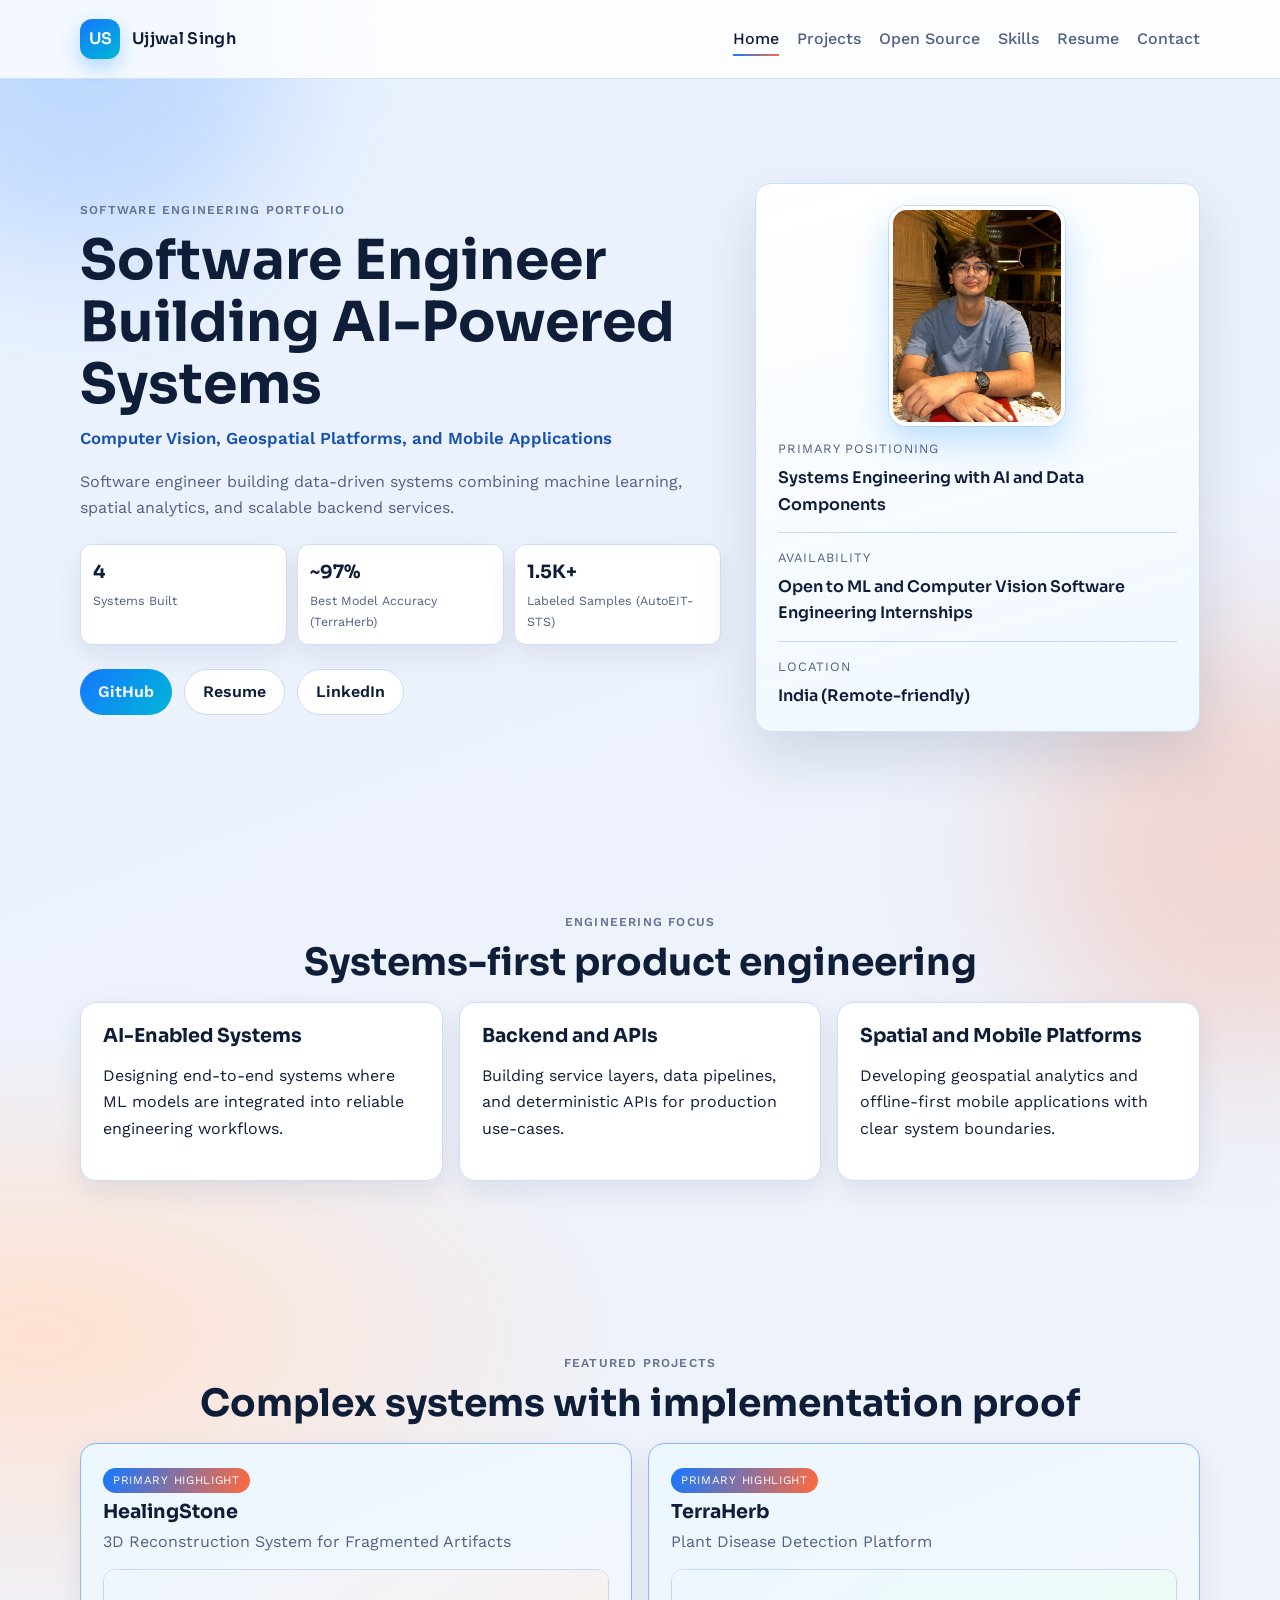
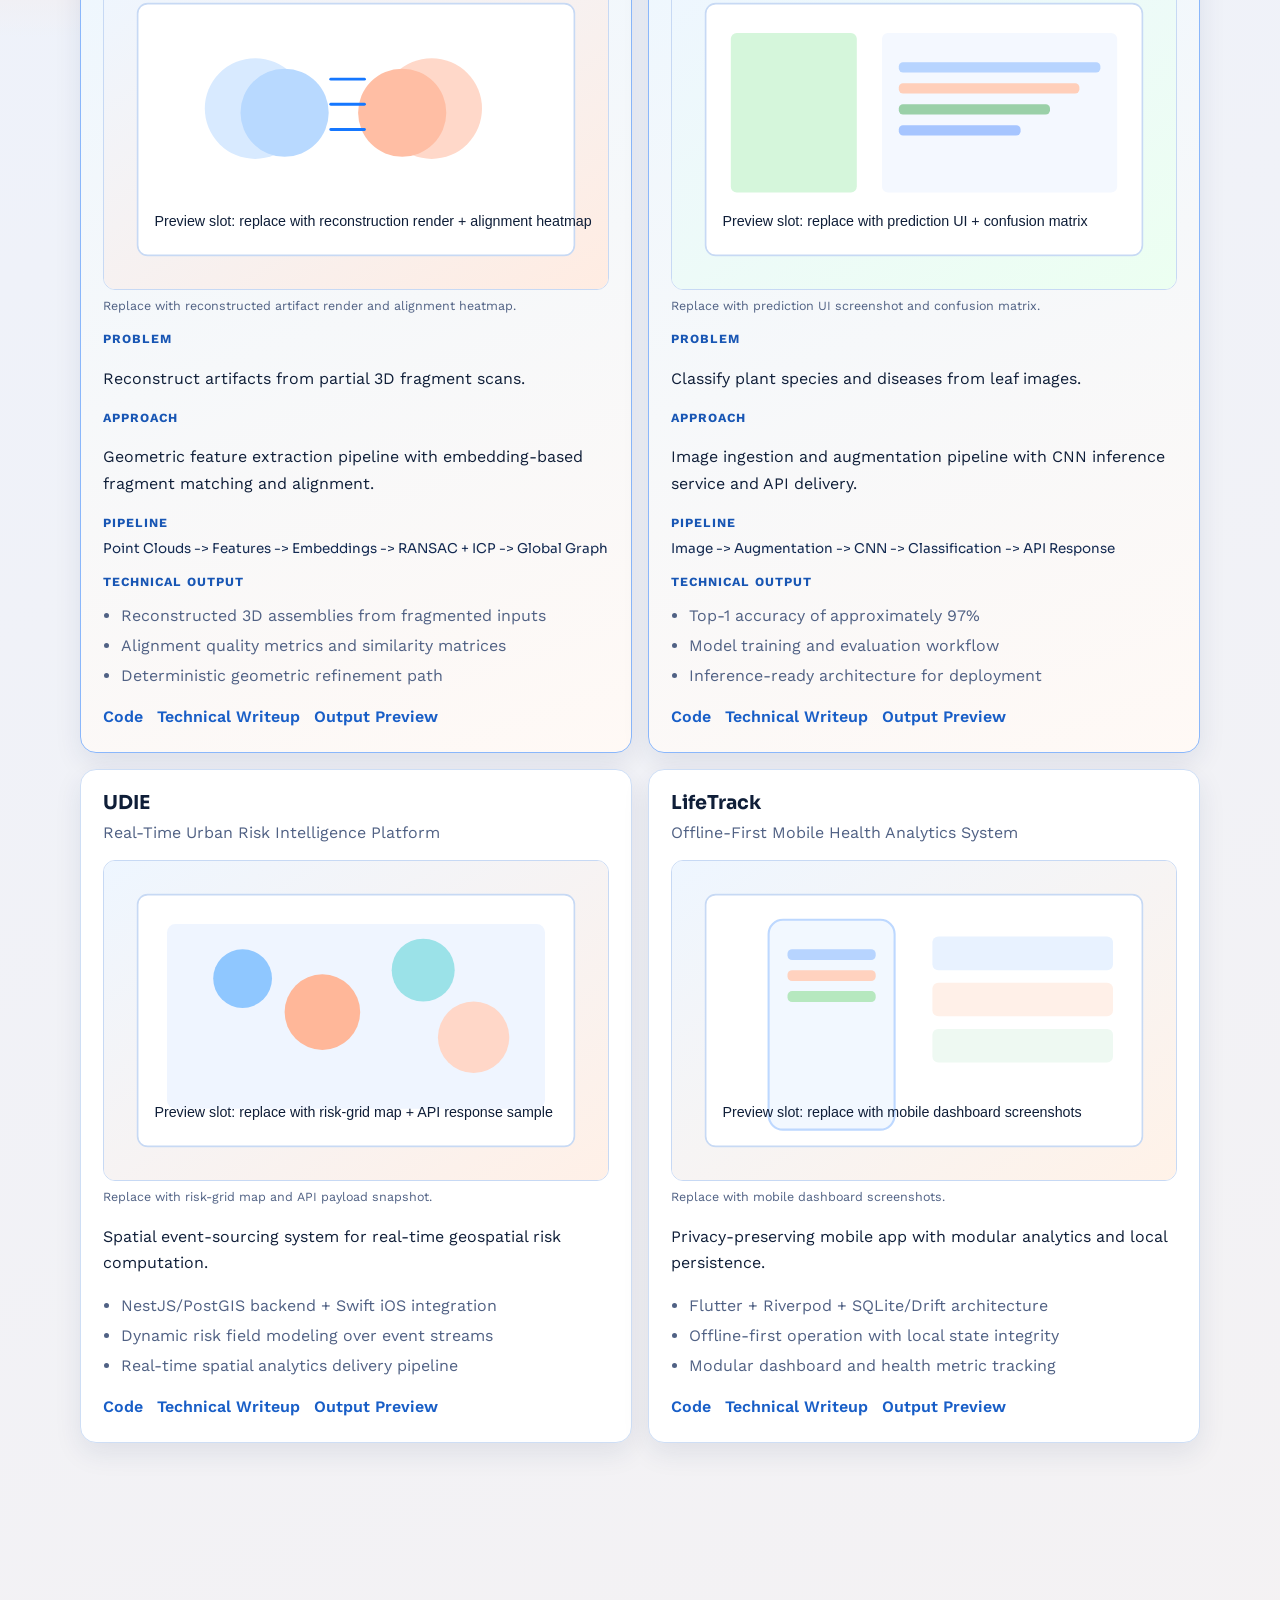
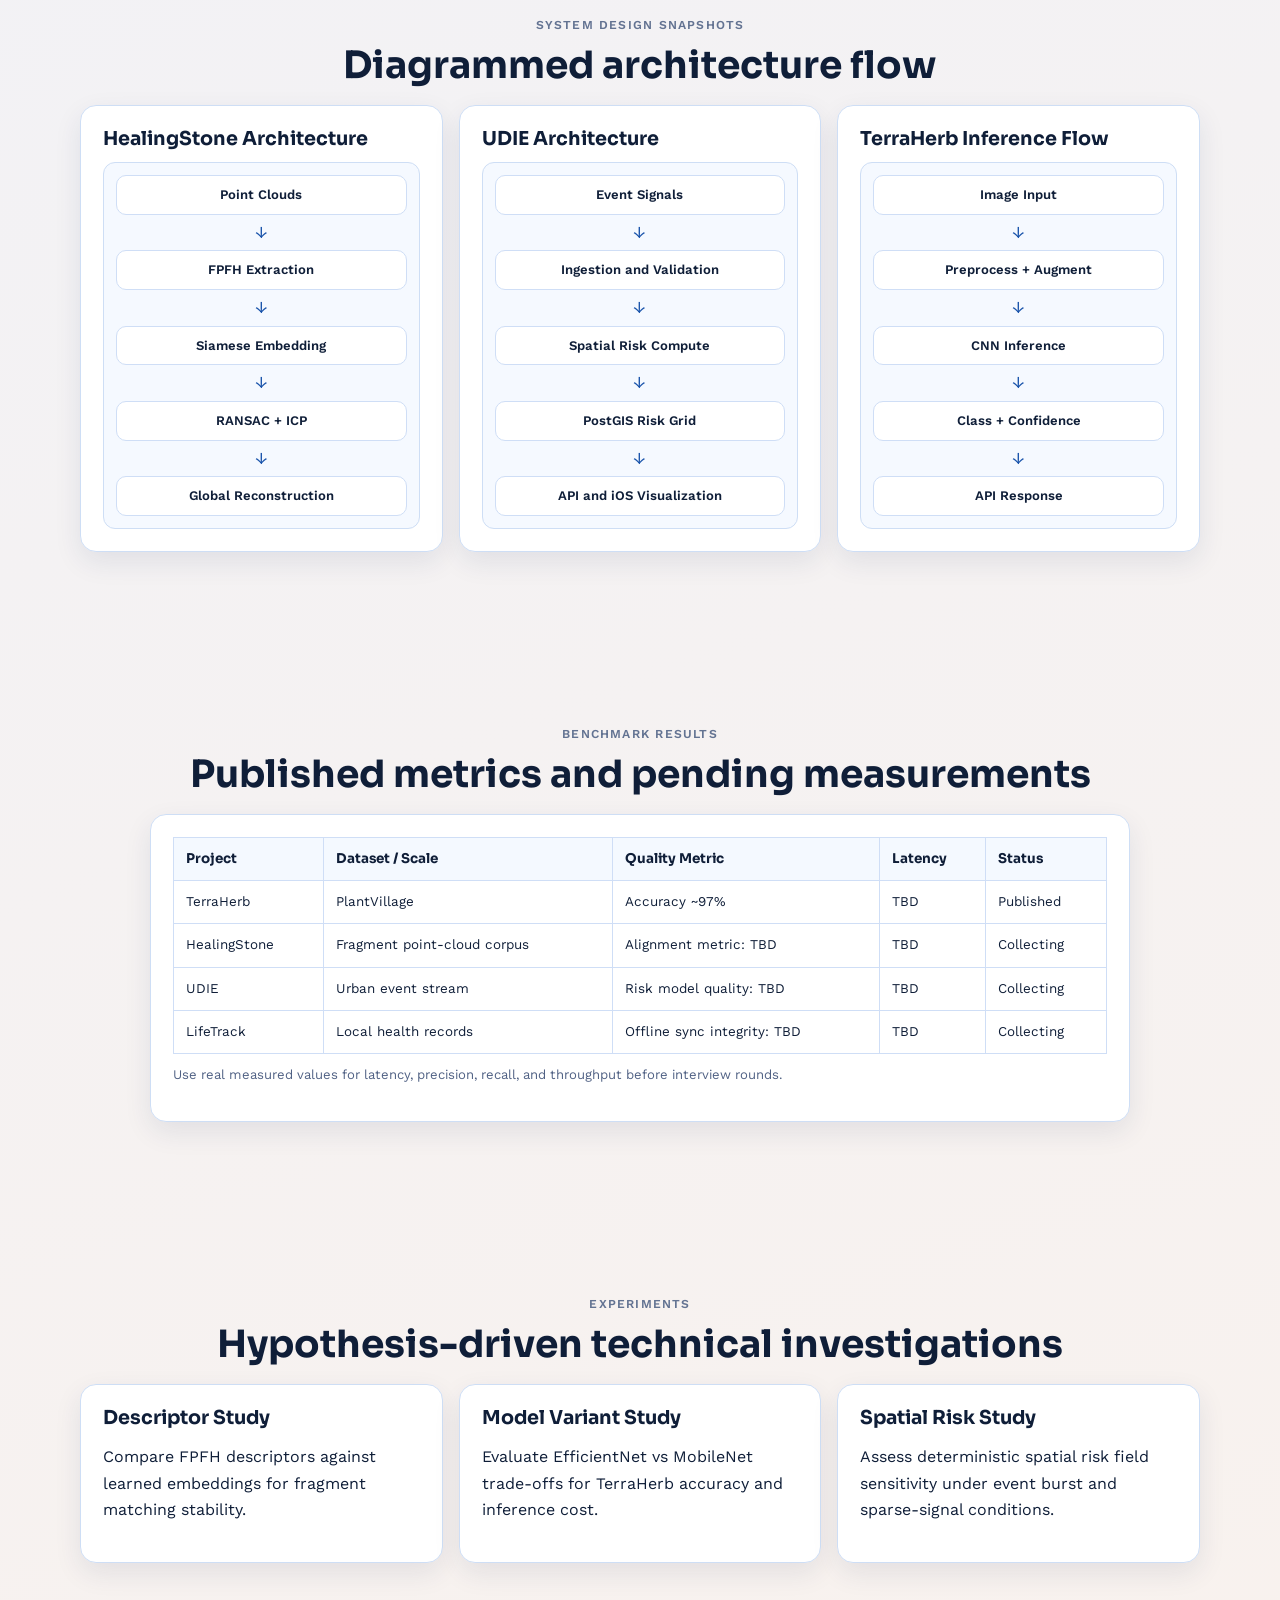
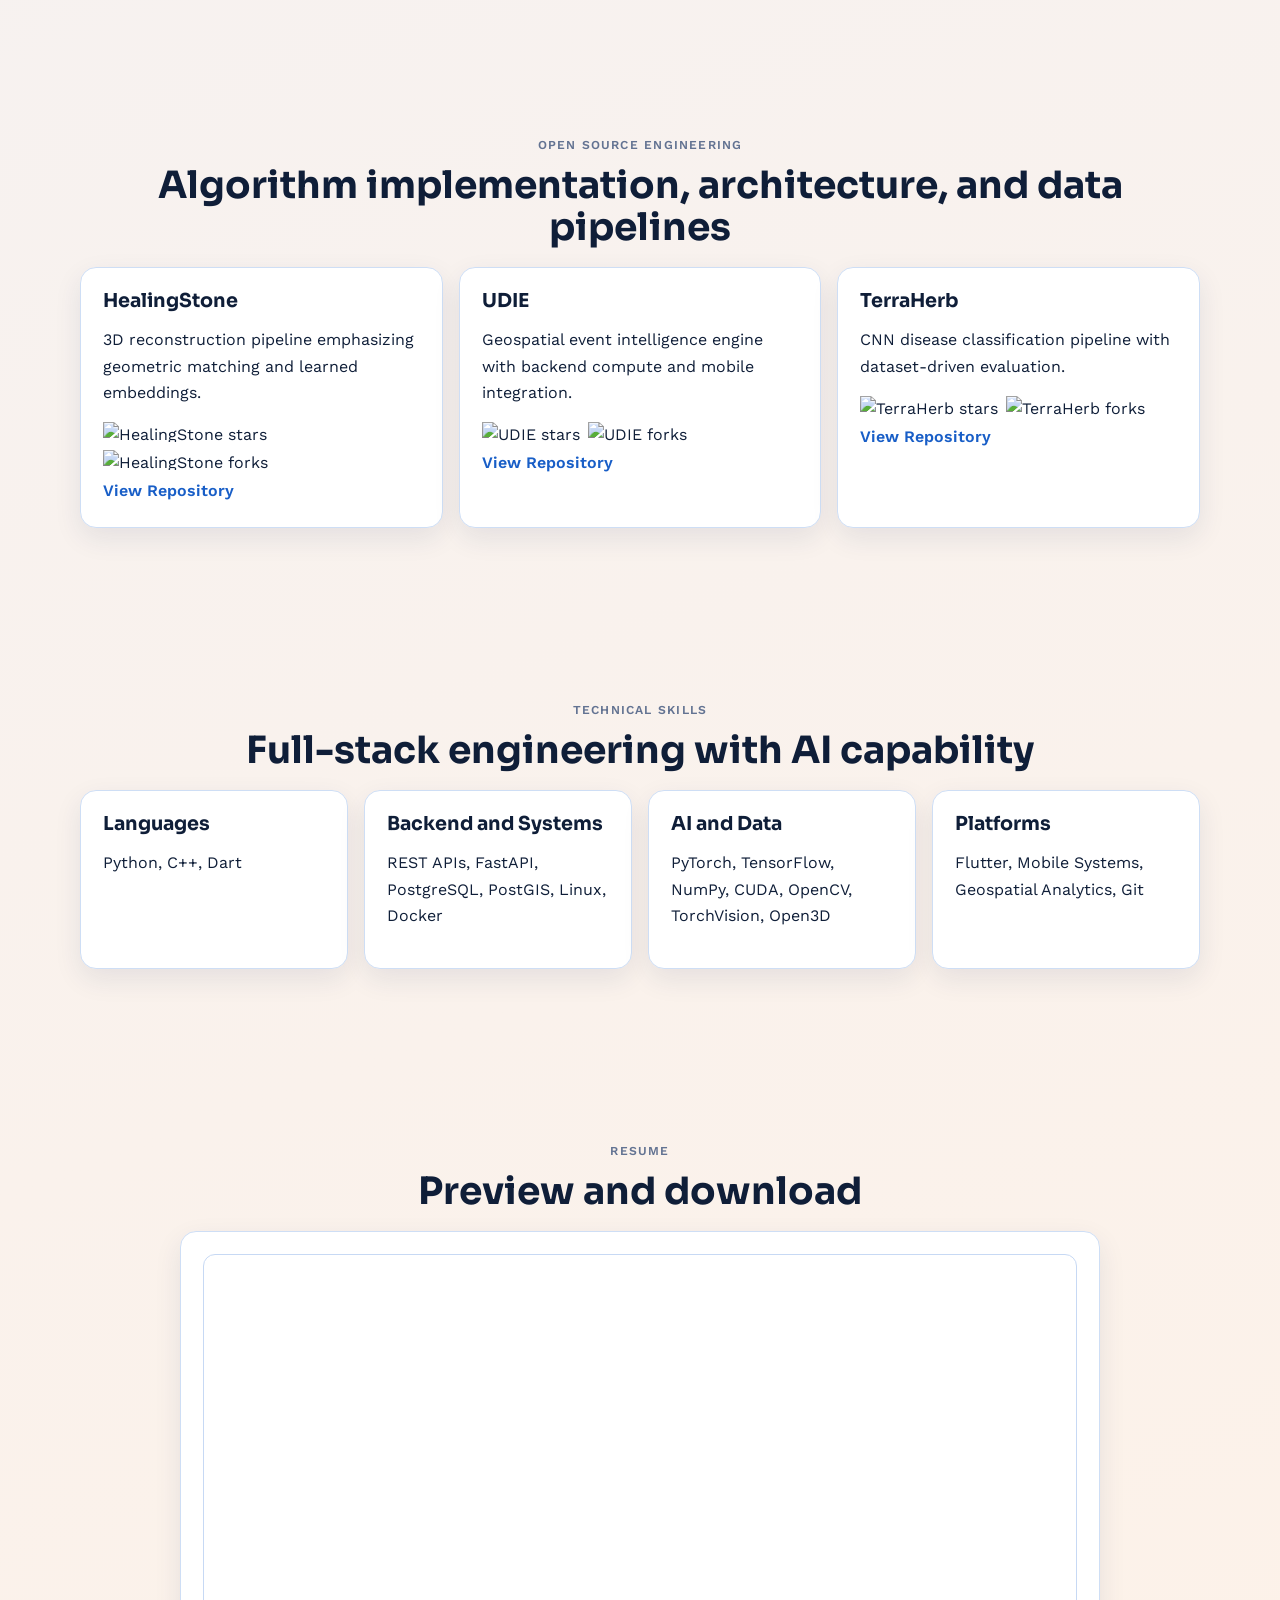
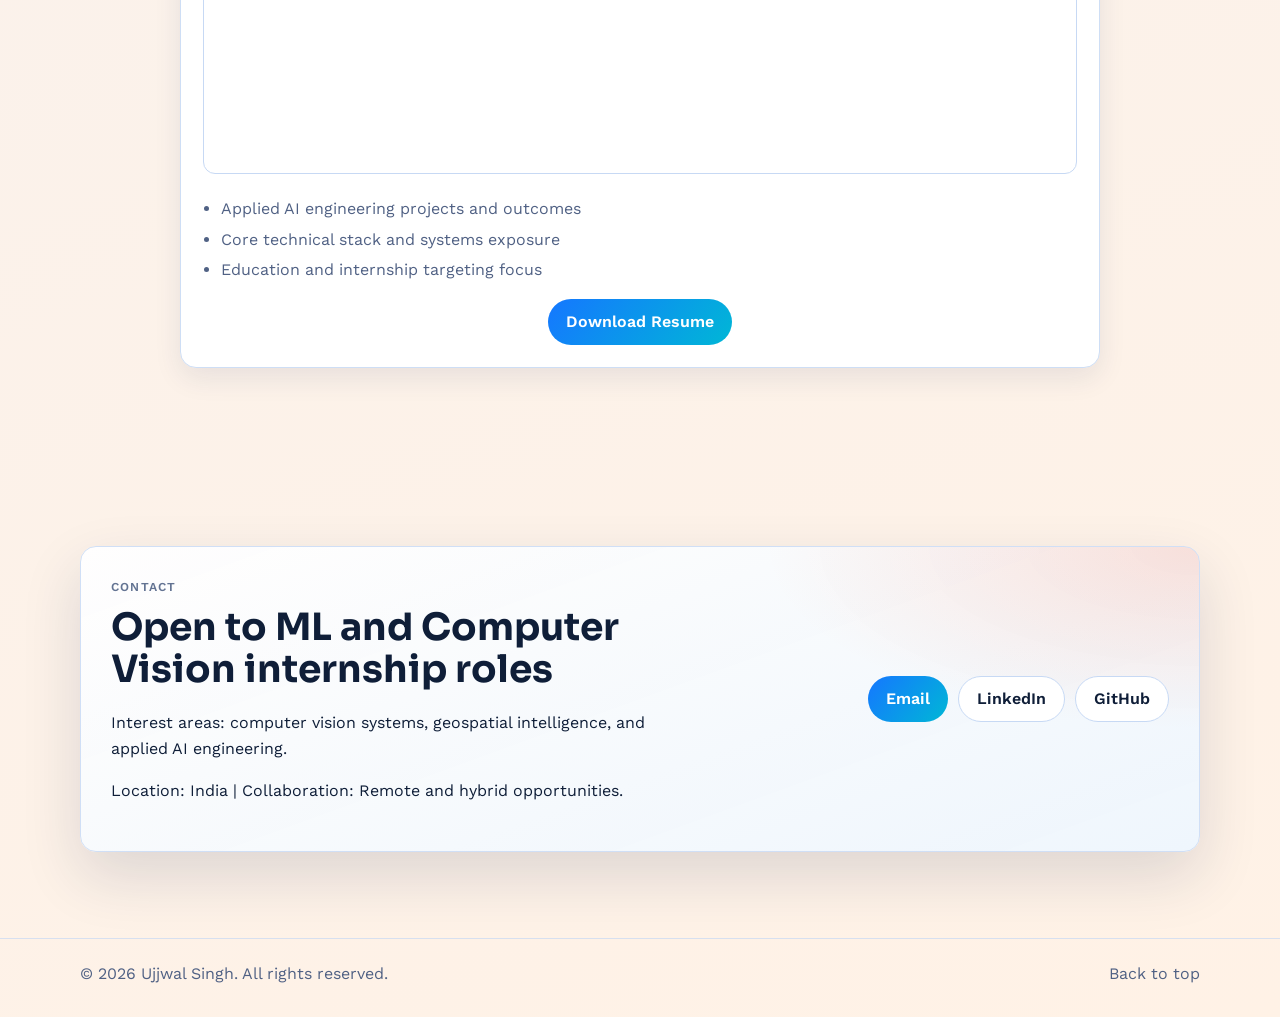
==== index.html @ 9aa5761e "Build and deploy portfolio site" ====
<!DOCTYPE html>
<html lang="en">
  <head>
    <meta charset="UTF-8" />
    <meta name="viewport" content="width=device-width, initial-scale=1.0" />
    <meta
      name="description"
      content="Ujjwal Singh portfolio: applied AI engineering projects in computer vision, geospatial intelligence, and mobile systems."
    />
    <title>Ujjwal Singh | Software Engineer</title>
    <link rel="preconnect" href="https://fonts.googleapis.com" />
    <link rel="preconnect" href="https://fonts.gstatic.com" crossorigin />
    <link
      href="https://fonts.googleapis.com/css2?family=Sora:wght@400;500;600;700&family=Work+Sans:wght@400;500;600&display=swap"
      rel="stylesheet"
    />
    <link rel="stylesheet" href="assets/css/styles.css" />
  </head>
  <body>
    <header class="site-header" id="top">
      <nav class="container nav" aria-label="Main navigation">
        <a class="brand" href="#home" aria-label="Home">
          <span class="brand-mark">US</span>
          <span class="brand-text">Ujjwal Singh</span>
        </a>

        <button class="menu-toggle" id="menuToggle" aria-expanded="false" aria-controls="menuList">
          Menu
        </button>

        <ul class="menu" id="menuList">
          <li><a href="#home">Home</a></li>
          <li><a href="#projects">Projects</a></li>
          <li><a href="#open-source">Open Source</a></li>
          <li><a href="#skills">Skills</a></li>
          <li><a href="#resume">Resume</a></li>
          <li><a href="#contact">Contact</a></li>
        </ul>
      </nav>
    </header>

    <main>
      <section class="hero section" id="home" aria-labelledby="hero-title">
        <div class="container hero-grid">
          <div>
            <p class="eyebrow">Software Engineering Portfolio</p>
            <h1 id="hero-title">Software Engineer Building AI-Powered Systems</h1>
            <p class="hero-subtitle">Computer Vision, Geospatial Platforms, and Mobile Applications</p>
            <p class="lead">
              Software engineer building data-driven systems combining machine learning, spatial analytics, and
              scalable backend services.
            </p>

            <div class="metric-grid" aria-label="Credibility metrics">
              <article class="metric-item">
                <p class="metric-value">4</p>
                <p class="metric-label">Systems Built</p>
              </article>
              <article class="metric-item">
                <p class="metric-value">~97%</p>
                <p class="metric-label">Best Model Accuracy (TerraHerb)</p>
              </article>
              <article class="metric-item">
                <p class="metric-value">1.5K+</p>
                <p class="metric-label">Labeled Samples (AutoEIT-STS)</p>
              </article>
            </div>

            <div class="cta-row">
              <a class="btn btn-primary" href="https://github.com/fallofpheonix" target="_blank" rel="noreferrer">GitHub</a>
              <a class="btn btn-secondary" href="assets/docs/resume.pdf" target="_blank" rel="noreferrer">Resume</a>
              <a class="btn btn-secondary" href="https://www.linkedin.com/in/fallofpheonix/" target="_blank" rel="noreferrer">LinkedIn</a>
            </div>
          </div>

          <aside class="hero-card" aria-label="Profile photo and role focus">
            <div class="profile-photo-wrap">
              <img class="profile-photo" src="assets/images/profile-photo.jpeg" alt="Ujjwal Singh profile photo" />
            </div>
            <p class="stat-label">Primary Positioning</p>
            <p class="stat-value">Systems Engineering with AI and Data Components</p>
            <hr />
            <p class="stat-label">Availability</p>
            <p class="stat-value">Open to ML and Computer Vision Software Engineering Internships</p>
            <hr />
            <p class="stat-label">Location</p>
            <p class="stat-value">India (Remote-friendly)</p>
          </aside>
        </div>
      </section>

      <section class="section" id="engineering-focus" aria-labelledby="engineering-focus-title">
        <div class="container">
          <p class="eyebrow section-center">Engineering Focus</p>
          <h2 id="engineering-focus-title" class="section-center">Systems-first product engineering</h2>
          <div class="cards">
            <article class="card">
              <h3>AI-Enabled Systems</h3>
              <p>Designing end-to-end systems where ML models are integrated into reliable engineering workflows.</p>
            </article>
            <article class="card">
              <h3>Backend and APIs</h3>
              <p>Building service layers, data pipelines, and deterministic APIs for production use-cases.</p>
            </article>
            <article class="card">
              <h3>Spatial and Mobile Platforms</h3>
              <p>Developing geospatial analytics and offline-first mobile applications with clear system boundaries.</p>
            </article>
          </div>
        </div>
      </section>

      <section class="section" id="projects" aria-labelledby="projects-title">
        <div class="container">
          <p class="eyebrow section-center">Featured Projects</p>
          <h2 id="projects-title" class="section-center">Complex systems with implementation proof</h2>

          <div class="projects project-grid-2">
            <article class="project project-featured">
              <p class="project-badge">Primary Highlight</p>
              <h3>HealingStone</h3>
              <p class="project-subtitle">3D Reconstruction System for Fragmented Artifacts</p>
              <figure class="project-visual">
                <img src="assets/images/healingstone-output.svg" alt="HealingStone output preview slot" loading="lazy" />
                <figcaption>Replace with reconstructed artifact render and alignment heatmap.</figcaption>
              </figure>
              <p class="project-label">Problem</p>
              <p>Reconstruct artifacts from partial 3D fragment scans.</p>
              <p class="project-label">Approach</p>
              <p>Geometric feature extraction pipeline with embedding-based fragment matching and alignment.</p>
              <p class="project-label">Pipeline</p>
              <p class="pipeline-line">Point Clouds -> Features -> Embeddings -> RANSAC + ICP -> Global Graph</p>
              <p class="project-label">Technical Output</p>
              <ul class="project-points">
                <li>Reconstructed 3D assemblies from fragmented inputs</li>
                <li>Alignment quality metrics and similarity matrices</li>
                <li>Deterministic geometric refinement path</li>
              </ul>
              <div class="link-row">
                <a class="project-link" href="https://github.com/fallofpheonix/healingstone" target="_blank" rel="noreferrer">Code</a>
                <a class="project-link" href="https://github.com/fallofpheonix/healingstone#readme" target="_blank" rel="noreferrer">Technical Writeup</a>
                <a class="project-link" href="assets/images/healingstone-output.svg" target="_blank" rel="noreferrer">Output Preview</a>
              </div>
            </article>

            <article class="project project-featured">
              <p class="project-badge">Primary Highlight</p>
              <h3>TerraHerb</h3>
              <p class="project-subtitle">Plant Disease Detection Platform</p>
              <figure class="project-visual">
                <img src="assets/images/terraherb-output.svg" alt="TerraHerb output preview slot" loading="lazy" />
                <figcaption>Replace with prediction UI screenshot and confusion matrix.</figcaption>
              </figure>
              <p class="project-label">Problem</p>
              <p>Classify plant species and diseases from leaf images.</p>
              <p class="project-label">Approach</p>
              <p>Image ingestion and augmentation pipeline with CNN inference service and API delivery.</p>
              <p class="project-label">Pipeline</p>
              <p class="pipeline-line">Image -> Augmentation -> CNN -> Classification -> API Response</p>
              <p class="project-label">Technical Output</p>
              <ul class="project-points">
                <li>Top-1 accuracy of approximately 97%</li>
                <li>Model training and evaluation workflow</li>
                <li>Inference-ready architecture for deployment</li>
              </ul>
              <div class="link-row">
                <a class="project-link" href="https://github.com/fallofpheonix/TerraHerb" target="_blank" rel="noreferrer">Code</a>
                <a class="project-link" href="https://github.com/fallofpheonix/TerraHerb#readme" target="_blank" rel="noreferrer">Technical Writeup</a>
                <a class="project-link" href="assets/images/terraherb-output.svg" target="_blank" rel="noreferrer">Output Preview</a>
              </div>
            </article>

            <article class="project">
              <h3>UDIE</h3>
              <p class="project-subtitle">Real-Time Urban Risk Intelligence Platform</p>
              <figure class="project-visual">
                <img src="assets/images/udie-output.svg" alt="UDIE output preview slot" loading="lazy" />
                <figcaption>Replace with risk-grid map and API payload snapshot.</figcaption>
              </figure>
              <p>Spatial event-sourcing system for real-time geospatial risk computation.</p>
              <ul class="project-points">
                <li>NestJS/PostGIS backend + Swift iOS integration</li>
                <li>Dynamic risk field modeling over event streams</li>
                <li>Real-time spatial analytics delivery pipeline</li>
              </ul>
              <div class="link-row">
                <a class="project-link" href="https://github.com/fallofpheonix/UDIE" target="_blank" rel="noreferrer">Code</a>
                <a class="project-link" href="https://github.com/fallofpheonix/UDIE#readme" target="_blank" rel="noreferrer">Technical Writeup</a>
                <a class="project-link" href="assets/images/udie-output.svg" target="_blank" rel="noreferrer">Output Preview</a>
              </div>
            </article>

            <article class="project">
              <h3>LifeTrack</h3>
              <p class="project-subtitle">Offline-First Mobile Health Analytics System</p>
              <figure class="project-visual">
                <img src="assets/images/lifetrack-output.svg" alt="LifeTrack output preview slot" loading="lazy" />
                <figcaption>Replace with mobile dashboard screenshots.</figcaption>
              </figure>
              <p>Privacy-preserving mobile app with modular analytics and local persistence.</p>
              <ul class="project-points">
                <li>Flutter + Riverpod + SQLite/Drift architecture</li>
                <li>Offline-first operation with local state integrity</li>
                <li>Modular dashboard and health metric tracking</li>
              </ul>
              <div class="link-row">
                <a class="project-link" href="https://github.com/fallofpheonix/LifeTrack" target="_blank" rel="noreferrer">Code</a>
                <a class="project-link" href="https://github.com/fallofpheonix/LifeTrack#readme" target="_blank" rel="noreferrer">Technical Writeup</a>
                <a class="project-link" href="assets/images/lifetrack-output.svg" target="_blank" rel="noreferrer">Output Preview</a>
              </div>
            </article>
          </div>
        </div>
      </section>

      <section class="section" id="architecture" aria-labelledby="architecture-title">
        <div class="container">
          <p class="eyebrow section-center">System Design Snapshots</p>
          <h2 id="architecture-title" class="section-center">Diagrammed architecture flow</h2>

          <div class="cards">
            <article class="card">
              <h3>HealingStone Architecture</h3>
              <div class="diagram" role="img" aria-label="HealingStone architecture flow diagram">
                <div class="diagram-node">Point Clouds</div>
                <div class="diagram-arrow">↓</div>
                <div class="diagram-node">FPFH Extraction</div>
                <div class="diagram-arrow">↓</div>
                <div class="diagram-node">Siamese Embedding</div>
                <div class="diagram-arrow">↓</div>
                <div class="diagram-node">RANSAC + ICP</div>
                <div class="diagram-arrow">↓</div>
                <div class="diagram-node">Global Reconstruction</div>
              </div>
            </article>
            <article class="card">
              <h3>UDIE Architecture</h3>
              <div class="diagram" role="img" aria-label="UDIE architecture flow diagram">
                <div class="diagram-node">Event Signals</div>
                <div class="diagram-arrow">↓</div>
                <div class="diagram-node">Ingestion and Validation</div>
                <div class="diagram-arrow">↓</div>
                <div class="diagram-node">Spatial Risk Compute</div>
                <div class="diagram-arrow">↓</div>
                <div class="diagram-node">PostGIS Risk Grid</div>
                <div class="diagram-arrow">↓</div>
                <div class="diagram-node">API and iOS Visualization</div>
              </div>
            </article>
            <article class="card">
              <h3>TerraHerb Inference Flow</h3>
              <div class="diagram" role="img" aria-label="TerraHerb inference flow diagram">
                <div class="diagram-node">Image Input</div>
                <div class="diagram-arrow">↓</div>
                <div class="diagram-node">Preprocess + Augment</div>
                <div class="diagram-arrow">↓</div>
                <div class="diagram-node">CNN Inference</div>
                <div class="diagram-arrow">↓</div>
                <div class="diagram-node">Class + Confidence</div>
                <div class="diagram-arrow">↓</div>
                <div class="diagram-node">API Response</div>
              </div>
            </article>
          </div>
        </div>
      </section>

      <section class="section" id="benchmarks" aria-labelledby="benchmarks-title">
        <div class="container">
          <p class="eyebrow section-center">Benchmark Results</p>
          <h2 id="benchmarks-title" class="section-center">Published metrics and pending measurements</h2>
          <div class="card benchmark-card">
            <div class="table-wrap">
              <table class="benchmark-table">
                <thead>
                  <tr>
                    <th>Project</th>
                    <th>Dataset / Scale</th>
                    <th>Quality Metric</th>
                    <th>Latency</th>
                    <th>Status</th>
                  </tr>
                </thead>
                <tbody>
                  <tr>
                    <td>TerraHerb</td>
                    <td>PlantVillage</td>
                    <td>Accuracy ~97%</td>
                    <td>TBD</td>
                    <td>Published</td>
                  </tr>
                  <tr>
                    <td>HealingStone</td>
                    <td>Fragment point-cloud corpus</td>
                    <td>Alignment metric: TBD</td>
                    <td>TBD</td>
                    <td>Collecting</td>
                  </tr>
                  <tr>
                    <td>UDIE</td>
                    <td>Urban event stream</td>
                    <td>Risk model quality: TBD</td>
                    <td>TBD</td>
                    <td>Collecting</td>
                  </tr>
                  <tr>
                    <td>LifeTrack</td>
                    <td>Local health records</td>
                    <td>Offline sync integrity: TBD</td>
                    <td>TBD</td>
                    <td>Collecting</td>
                  </tr>
                </tbody>
              </table>
            </div>
            <p class="benchmark-note">Use real measured values for latency, precision, recall, and throughput before interview rounds.</p>
          </div>
        </div>
      </section>

      <section class="section" id="experiments" aria-labelledby="experiments-title">
        <div class="container">
          <p class="eyebrow section-center">Experiments</p>
          <h2 id="experiments-title" class="section-center">Hypothesis-driven technical investigations</h2>
          <div class="cards">
            <article class="card">
              <h3>Descriptor Study</h3>
              <p>Compare FPFH descriptors against learned embeddings for fragment matching stability.</p>
            </article>
            <article class="card">
              <h3>Model Variant Study</h3>
              <p>Evaluate EfficientNet vs MobileNet trade-offs for TerraHerb accuracy and inference cost.</p>
            </article>
            <article class="card">
              <h3>Spatial Risk Study</h3>
              <p>Assess deterministic spatial risk field sensitivity under event burst and sparse-signal conditions.</p>
            </article>
          </div>
        </div>
      </section>

      <section class="section" id="open-source" aria-labelledby="open-source-title">
        <div class="container">
          <p class="eyebrow section-center">Open Source Engineering</p>
          <h2 id="open-source-title" class="section-center">Algorithm implementation, architecture, and data pipelines</h2>
          <div class="cards">
            <article class="card">
              <h3>HealingStone</h3>
              <p>3D reconstruction pipeline emphasizing geometric matching and learned embeddings.</p>
              <div class="repo-badges">
                <img src="https://img.shields.io/github/stars/fallofpheonix/healingstone?style=flat-square" alt="HealingStone stars" />
                <img src="https://img.shields.io/github/forks/fallofpheonix/healingstone?style=flat-square" alt="HealingStone forks" />
              </div>
              <a class="project-link" href="https://github.com/fallofpheonix/healingstone" target="_blank" rel="noreferrer">View Repository</a>
            </article>
            <article class="card">
              <h3>UDIE</h3>
              <p>Geospatial event intelligence engine with backend compute and mobile integration.</p>
              <div class="repo-badges">
                <img src="https://img.shields.io/github/stars/fallofpheonix/UDIE?style=flat-square" alt="UDIE stars" />
                <img src="https://img.shields.io/github/forks/fallofpheonix/UDIE?style=flat-square" alt="UDIE forks" />
              </div>
              <a class="project-link" href="https://github.com/fallofpheonix/UDIE" target="_blank" rel="noreferrer">View Repository</a>
            </article>
            <article class="card">
              <h3>TerraHerb</h3>
              <p>CNN disease classification pipeline with dataset-driven evaluation.</p>
              <div class="repo-badges">
                <img src="https://img.shields.io/github/stars/fallofpheonix/TerraHerb?style=flat-square" alt="TerraHerb stars" />
                <img src="https://img.shields.io/github/forks/fallofpheonix/TerraHerb?style=flat-square" alt="TerraHerb forks" />
              </div>
              <a class="project-link" href="https://github.com/fallofpheonix/TerraHerb" target="_blank" rel="noreferrer">View Repository</a>
            </article>
          </div>
        </div>
      </section>

      <section class="section" id="skills" aria-labelledby="skills-title">
        <div class="container">
          <p class="eyebrow section-center">Technical Skills</p>
          <h2 id="skills-title" class="section-center">Full-stack engineering with AI capability</h2>
          <div class="skills-columns">
            <article class="card">
              <h3>Languages</h3>
              <p>Python, C++, Dart</p>
            </article>
            <article class="card">
              <h3>Backend and Systems</h3>
              <p>REST APIs, FastAPI, PostgreSQL, PostGIS, Linux, Docker</p>
            </article>
            <article class="card">
              <h3>AI and Data</h3>
              <p>PyTorch, TensorFlow, NumPy, CUDA, OpenCV, TorchVision, Open3D</p>
            </article>
            <article class="card">
              <h3>Platforms</h3>
              <p>Flutter, Mobile Systems, Geospatial Analytics, Git</p>
            </article>
          </div>
        </div>
      </section>

      <section class="section" id="resume" aria-labelledby="resume-title">
        <div class="container">
          <p class="eyebrow section-center">Resume</p>
          <h2 id="resume-title" class="section-center">Preview and download</h2>
          <div class="card resume-card">
            <iframe class="resume-frame" src="assets/docs/resume.pdf" title="Resume preview" loading="lazy"></iframe>
            <ul class="resume-highlights">
              <li>Applied AI engineering projects and outcomes</li>
              <li>Core technical stack and systems exposure</li>
              <li>Education and internship targeting focus</li>
            </ul>
            <div class="cta-row resume-actions">
              <a class="btn btn-primary" href="assets/docs/resume.pdf" target="_blank" rel="noreferrer">Download Resume</a>
            </div>
          </div>
        </div>
      </section>

      <section class="section contact" id="contact" aria-labelledby="contact-title">
        <div class="container contact-wrap">
          <div>
            <p class="eyebrow">Contact</p>
            <h2 id="contact-title">Open to ML and Computer Vision internship roles</h2>
            <p>Interest areas: computer vision systems, geospatial intelligence, and applied AI engineering.</p>
            <p>Location: India | Collaboration: Remote and hybrid opportunities.</p>
          </div>
          <div class="contact-actions">
            <a class="btn btn-primary" href="mailto:your-email@example.com">Email</a>
            <a class="btn btn-secondary" href="https://www.linkedin.com/in/fallofpheonix/" target="_blank" rel="noreferrer">LinkedIn</a>
            <a class="btn btn-secondary" href="https://github.com/fallofpheonix" target="_blank" rel="noreferrer">GitHub</a>
          </div>
        </div>
      </section>
    </main>

    <footer class="site-footer">
      <div class="container footer-row">
        <p>&copy; <span id="year"></span> Ujjwal Singh. All rights reserved.</p>
        <a href="#top">Back to top</a>
      </div>
    </footer>

    <script src="assets/js/main.js"></script>
  </body>
</html>
---- assets/css/styles.css ----
:root {
  --bg: #eaf2ff;
  --bg-alt: #fff2e6;
  --surface: #ffffff;
  --surface-2: #f3f8ff;
  --text: #0f1e38;
  --muted: #506184;
  --line: #c7d9f4;
  --accent: #1577ff;
  --accent-2: #00b7d6;
  --accent-3: #ff6b3d;
  --radius: 16px;
  --shadow: 0 24px 60px rgba(20, 42, 84, 0.14);
  --shadow-soft: 0 10px 28px rgba(20, 42, 84, 0.09);
}

* {
  box-sizing: border-box;
}

html {
  scroll-behavior: smooth;
}

body {
  margin: 0;
  color: var(--text);
  font-family: "Work Sans", sans-serif;
  line-height: 1.65;
  background:
    radial-gradient(1300px 560px at 94% -14%, #d9ebff 0%, transparent 62%),
    radial-gradient(820px 420px at 3% 18%, #ffe1d0 0%, transparent 72%),
    linear-gradient(160deg, var(--bg) 0%, var(--bg-alt) 100%);
  position: relative;
  overflow-x: hidden;
}

body::before,
body::after {
  content: "";
  position: fixed;
  width: 420px;
  height: 420px;
  border-radius: 50%;
  filter: blur(74px);
  pointer-events: none;
  z-index: -1;
}

body::before {
  top: -160px;
  left: -130px;
  background: rgba(21, 119, 255, 0.2);
  animation: driftA 14s ease-in-out infinite alternate;
}

body::after {
  right: -170px;
  bottom: -160px;
  background: rgba(255, 107, 61, 0.2);
  animation: driftB 17s ease-in-out infinite alternate;
}

a {
  color: inherit;
  text-decoration: none;
}

.container {
  width: min(1120px, 92vw);
  margin: 0 auto;
}

.site-header {
  position: sticky;
  top: 0;
  z-index: 50;
  border-bottom: 1px solid color-mix(in oklab, var(--line) 72%, transparent);
  background: color-mix(in oklab, var(--surface) 82%, transparent);
  backdrop-filter: blur(14px);
}

.nav {
  min-height: 78px;
  display: flex;
  align-items: center;
  justify-content: space-between;
  gap: 16px;
}

.brand {
  display: inline-flex;
  align-items: center;
  gap: 12px;
  font-family: "Sora", sans-serif;
  font-weight: 600;
}

.brand-mark {
  width: 40px;
  height: 40px;
  border-radius: 12px;
  display: grid;
  place-items: center;
  color: #fff;
  background: linear-gradient(145deg, var(--accent), var(--accent-2));
  box-shadow: 0 8px 20px rgba(15, 140, 255, 0.3);
}

.brand-text {
  letter-spacing: 0.02em;
}

.menu {
  list-style: none;
  display: flex;
  gap: 18px;
  margin: 0;
  padding: 0;
}

.menu a {
  color: var(--muted);
  font-weight: 500;
  position: relative;
  transition: color 0.2s ease;
}

.menu a::after {
  content: "";
  position: absolute;
  left: 0;
  bottom: -8px;
  width: 100%;
  height: 2px;
  transform: scaleX(0);
  transform-origin: left;
  background: linear-gradient(90deg, var(--accent), var(--accent-3));
  transition: transform 0.2s ease;
}

.menu a:hover,
.menu a.active {
  color: var(--text);
}

.menu a:hover::after,
.menu a:focus-visible::after,
.menu a.active::after {
  transform: scaleX(1);
}

.menu-toggle {
  display: none;
  border: 1px solid var(--line);
  background: color-mix(in oklab, var(--surface) 90%, #fff);
  padding: 9px 12px;
  border-radius: 10px;
  font-weight: 600;
}

.section {
  padding: 86px 0;
}

.hero {
  padding: 104px 0 94px;
}

.hero-grid {
  display: grid;
  grid-template-columns: 1.18fr 0.82fr;
  gap: 34px;
  align-items: center;
}

.eyebrow {
  text-transform: uppercase;
  letter-spacing: 0.1em;
  font-size: 0.76rem;
  color: color-mix(in oklab, var(--muted) 88%, #fff);
  margin: 0 0 10px;
  font-weight: 600;
}

.section-center {
  text-align: center;
}

h1,
h2,
h3 {
  font-family: "Sora", sans-serif;
  margin: 0;
  line-height: 1.12;
}

h1 {
  font-size: clamp(2rem, 4.5vw, 3.45rem);
}

h2 {
  font-size: clamp(1.45rem, 3.4vw, 2.35rem);
  margin-bottom: 18px;
}

h3 {
  font-size: 1.2rem;
}

.hero-subtitle {
  margin: 10px 0 0;
  font-size: 1.05rem;
  font-weight: 600;
  color: color-mix(in oklab, var(--accent) 62%, var(--text));
}

.lead {
  font-size: clamp(1rem, 1.15vw, 1.1rem);
  color: var(--muted);
  max-width: 62ch;
  margin: 16px 0 22px;
}

.metric-grid {
  display: grid;
  grid-template-columns: repeat(3, minmax(0, 1fr));
  gap: 10px;
  margin: 0 0 24px;
}

.metric-item {
  border: 1px solid color-mix(in oklab, var(--line) 85%, #fff);
  background: color-mix(in oklab, var(--surface) 91%, #fff);
  border-radius: 12px;
  padding: 12px;
  box-shadow: var(--shadow-soft);
}

.metric-value {
  margin: 0;
  font-family: "Sora", sans-serif;
  font-weight: 700;
  font-size: 1.15rem;
}

.metric-label {
  margin: 4px 0 0;
  color: var(--muted);
  font-size: 0.78rem;
}

.cta-row {
  display: flex;
  gap: 12px;
  flex-wrap: wrap;
}

.btn {
  display: inline-flex;
  align-items: center;
  justify-content: center;
  min-height: 46px;
  padding: 0 18px;
  border-radius: 999px;
  font-weight: 600;
  transition:
    transform 0.2s ease,
    box-shadow 0.2s ease,
    background-color 0.2s ease,
    color 0.2s ease;
}

.btn:hover,
.btn:focus-visible {
  transform: translateY(-3px);
  box-shadow: 0 12px 24px rgba(15, 119, 255, 0.24);
}

.btn-primary {
  color: #fff;
  background: linear-gradient(130deg, var(--accent), var(--accent-2));
}

.btn-secondary {
  background: color-mix(in oklab, var(--surface) 90%, #fff);
  border: 1px solid var(--line);
}

.hero-card {
  border: 1px solid color-mix(in oklab, var(--line) 88%, #fff);
  border-radius: var(--radius);
  background:
    linear-gradient(165deg, rgba(255, 255, 255, 0.96), rgba(238, 247, 255, 0.92)),
    var(--surface);
  box-shadow: var(--shadow);
  padding: 22px;
  animation: floatY 6s ease-in-out infinite;
}

.profile-photo-wrap {
  display: flex;
  justify-content: center;
  margin-bottom: 12px;
}

.profile-photo {
  width: min(176px, 60%);
  aspect-ratio: 4 / 5;
  object-fit: cover;
  object-position: center 28%;
  border-radius: 18px;
  border: 4px solid #fff;
  box-shadow:
    0 16px 35px rgba(15, 140, 255, 0.25),
    0 0 0 1px color-mix(in oklab, var(--line) 75%, #fff);
}

.hero-card hr {
  border: 0;
  border-top: 1px solid var(--line);
  margin: 14px 0;
}

.stat-label {
  margin: 0;
  font-size: 0.8rem;
  text-transform: uppercase;
  letter-spacing: 0.08em;
  color: var(--muted);
}

.stat-value {
  margin: 6px 0 0;
  font-weight: 600;
  font-family: "Sora", sans-serif;
}

.cards,
.projects,
.skills-columns {
  display: grid;
  gap: 16px;
}

.cards {
  grid-template-columns: repeat(3, minmax(0, 1fr));
}

.projects {
  grid-template-columns: repeat(2, minmax(0, 1fr));
}

.skills-columns {
  grid-template-columns: repeat(4, minmax(0, 1fr));
}

.card,
.project {
  border: 1px solid color-mix(in oklab, var(--line) 88%, #fff);
  background: color-mix(in oklab, var(--surface) 91%, #fff);
  border-radius: var(--radius);
  padding: 22px;
  box-shadow: var(--shadow-soft);
  transition:
    transform 0.24s ease,
    box-shadow 0.24s ease,
    border-color 0.24s ease;
}

.card:hover,
.project:hover {
  transform: translateY(-6px);
  box-shadow: var(--shadow);
  border-color: color-mix(in oklab, var(--accent) 35%, var(--line));
}

.project-featured {
  border: 1.5px solid color-mix(in oklab, var(--accent) 38%, var(--line));
  background:
    linear-gradient(160deg, rgba(230, 244, 255, 0.75), rgba(255, 247, 242, 0.75)),
    var(--surface);
}

.project-badge {
  margin: 0 0 8px;
  display: inline-flex;
  padding: 3px 10px;
  border-radius: 999px;
  font-size: 0.72rem;
  letter-spacing: 0.06em;
  text-transform: uppercase;
  color: #fff;
  background: linear-gradient(110deg, var(--accent), var(--accent-3));
}

.project-subtitle {
  margin: 6px 0 0;
  color: var(--muted);
}

.project-visual {
  margin: 14px 0 10px;
}

.project-visual img {
  width: 100%;
  display: block;
  border: 1px solid var(--line);
  border-radius: 12px;
  background: #fff;
}

.project-visual figcaption {
  margin-top: 6px;
  font-size: 0.78rem;
  color: var(--muted);
}

.project-label {
  margin-top: 12px;
  margin-bottom: 4px;
  font-size: 0.78rem;
  font-weight: 700;
  text-transform: uppercase;
  letter-spacing: 0.08em;
  color: color-mix(in oklab, var(--accent) 65%, var(--text));
}

.pipeline-line {
  margin: 0;
  font-family: "Sora", sans-serif;
  font-size: 0.84rem;
  color: color-mix(in oklab, var(--text) 86%, var(--accent));
}

.project-points {
  margin: 10px 0 0;
  padding-left: 18px;
  color: var(--muted);
}

.project-points li + li {
  margin-top: 4px;
}

.project-flow {
  margin: 6px 0 0;
  padding: 12px;
  border-radius: 12px;
  border: 1px solid color-mix(in oklab, var(--line) 88%, #fff);
  background: color-mix(in oklab, var(--surface-2) 86%, #fff);
  color: var(--text);
  font-family: "Sora", sans-serif;
  font-size: 0.8rem;
  line-height: 1.5;
  white-space: pre-wrap;
}

.diagram {
  margin-top: 12px;
  padding: 12px;
  border-radius: 12px;
  border: 1px solid color-mix(in oklab, var(--line) 88%, #fff);
  background: color-mix(in oklab, var(--surface-2) 86%, #fff);
}

.diagram-node {
  border: 1px solid color-mix(in oklab, var(--line) 86%, #fff);
  border-radius: 10px;
  padding: 8px 10px;
  text-align: center;
  font-size: 0.82rem;
  font-weight: 600;
  background: #fff;
}

.diagram-arrow {
  text-align: center;
  font-size: 1.05rem;
  color: color-mix(in oklab, var(--accent) 60%, var(--text));
  padding: 4px 0;
}

.benchmark-card {
  max-width: 980px;
  margin: 0 auto;
}

.table-wrap {
  overflow-x: auto;
}

.benchmark-table {
  width: 100%;
  border-collapse: collapse;
  min-width: 760px;
}

.benchmark-table th,
.benchmark-table td {
  text-align: left;
  border: 1px solid color-mix(in oklab, var(--line) 86%, #fff);
  padding: 10px 12px;
  font-size: 0.84rem;
}

.benchmark-table th {
  background: color-mix(in oklab, var(--surface-2) 88%, #fff);
  font-family: "Sora", sans-serif;
}

.benchmark-note {
  margin-top: 10px;
  color: var(--muted);
  font-size: 0.82rem;
}

.link-row {
  display: flex;
  flex-wrap: wrap;
  gap: 14px;
  margin-top: 14px;
}

.project-link {
  display: inline-flex;
  align-items: center;
  font-weight: 600;
  color: color-mix(in oklab, var(--accent) 74%, var(--text));
  position: relative;
}

.project-link::after {
  content: "";
  width: 0;
  height: 2px;
  background: var(--accent-3);
  position: absolute;
  left: 0;
  bottom: -4px;
  transition: width 0.2s ease;
}

.project-link:hover::after,
.project-link:focus-visible::after {
  width: 100%;
}

.repo-badges {
  display: flex;
  gap: 8px;
  margin: 10px 0 8px;
  flex-wrap: wrap;
}

.repo-badges img {
  height: 20px;
}

.resume-card {
  max-width: 920px;
  margin: 0 auto;
}

.resume-frame {
  width: 100%;
  height: 520px;
  border: 1px solid var(--line);
  border-radius: 12px;
  background: #fff;
}

.resume-actions {
  margin-top: 16px;
  justify-content: center;
}

.resume-highlights {
  margin: 14px 0 0;
  color: var(--muted);
  padding-left: 18px;
}

.resume-highlights li + li {
  margin-top: 4px;
}

.contact {
  padding-top: 92px;
}

.contact-wrap {
  border: 1px solid color-mix(in oklab, var(--line) 84%, #fff);
  border-radius: var(--radius);
  background:
    radial-gradient(620px 260px at 100% 0%, rgba(255, 107, 61, 0.18) 0%, transparent 70%),
    linear-gradient(160deg, rgba(255, 255, 255, 0.92), rgba(237, 246, 255, 0.9));
  box-shadow: var(--shadow);
  padding: 30px;
  display: grid;
  grid-template-columns: 1.12fr 0.88fr;
  gap: 20px;
  align-items: center;
}

.contact-actions {
  display: flex;
  flex-wrap: wrap;
  gap: 10px;
  justify-content: flex-end;
}

.site-footer {
  border-top: 1px solid color-mix(in oklab, var(--line) 70%, transparent);
  padding: 22px 0 30px;
  color: var(--muted);
}

.footer-row {
  display: flex;
  align-items: center;
  justify-content: space-between;
  gap: 12px;
}

.footer-row p {
  margin: 0;
}

.reveal {
  opacity: 0;
  transform: translateY(16px);
  transition:
    opacity 0.55s ease,
    transform 0.55s ease;
}

.reveal.is-visible {
  opacity: 1;
  transform: translateY(0);
}

@keyframes driftA {
  from {
    transform: translate(0, 0) scale(1);
  }
  to {
    transform: translate(72px, 32px) scale(1.08);
  }
}

@keyframes driftB {
  from {
    transform: translate(0, 0) scale(1);
  }
  to {
    transform: translate(-82px, -40px) scale(1.12);
  }
}

@keyframes floatY {
  0%,
  100% {
    transform: translateY(0);
  }
  50% {
    transform: translateY(-8px);
  }
}

@media (max-width: 1080px) {
  .cards {
    grid-template-columns: repeat(2, minmax(0, 1fr));
  }

  .skills-columns {
    grid-template-columns: repeat(2, minmax(0, 1fr));
  }
}

@media (max-width: 960px) {
  .hero-grid,
  .projects,
  .cards,
  .skills-columns,
  .contact-wrap,
  .metric-grid {
    grid-template-columns: 1fr;
  }

  .hero {
    padding-top: 84px;
  }

  .contact-actions {
    justify-content: flex-start;
  }

  .hero-card {
    max-width: 540px;
    margin: 0 auto;
  }

  .profile-photo {
    width: min(176px, 60%);
  }

  .resume-frame {
    height: 420px;
  }
}

@media (max-width: 780px) {
  .menu-toggle {
    display: inline-flex;
  }

  .menu {
    position: absolute;
    left: 4vw;
    right: 4vw;
    top: 70px;
    border: 1px solid var(--line);
    border-radius: 12px;
    background: color-mix(in oklab, var(--surface) 94%, #fff);
    padding: 10px;
    flex-direction: column;
    gap: 4px;
    transform-origin: top;
    transform: scaleY(0);
    opacity: 0;
    pointer-events: none;
    transition:
      transform 0.2s ease,
      opacity 0.2s ease;
  }

  .menu.is-open {
    transform: scaleY(1);
    opacity: 1;
    pointer-events: auto;
  }

  .menu a {
    display: block;
    padding: 10px 8px;
  }

  h1 {
    font-size: clamp(1.7rem, 8vw, 2.45rem);
  }
}
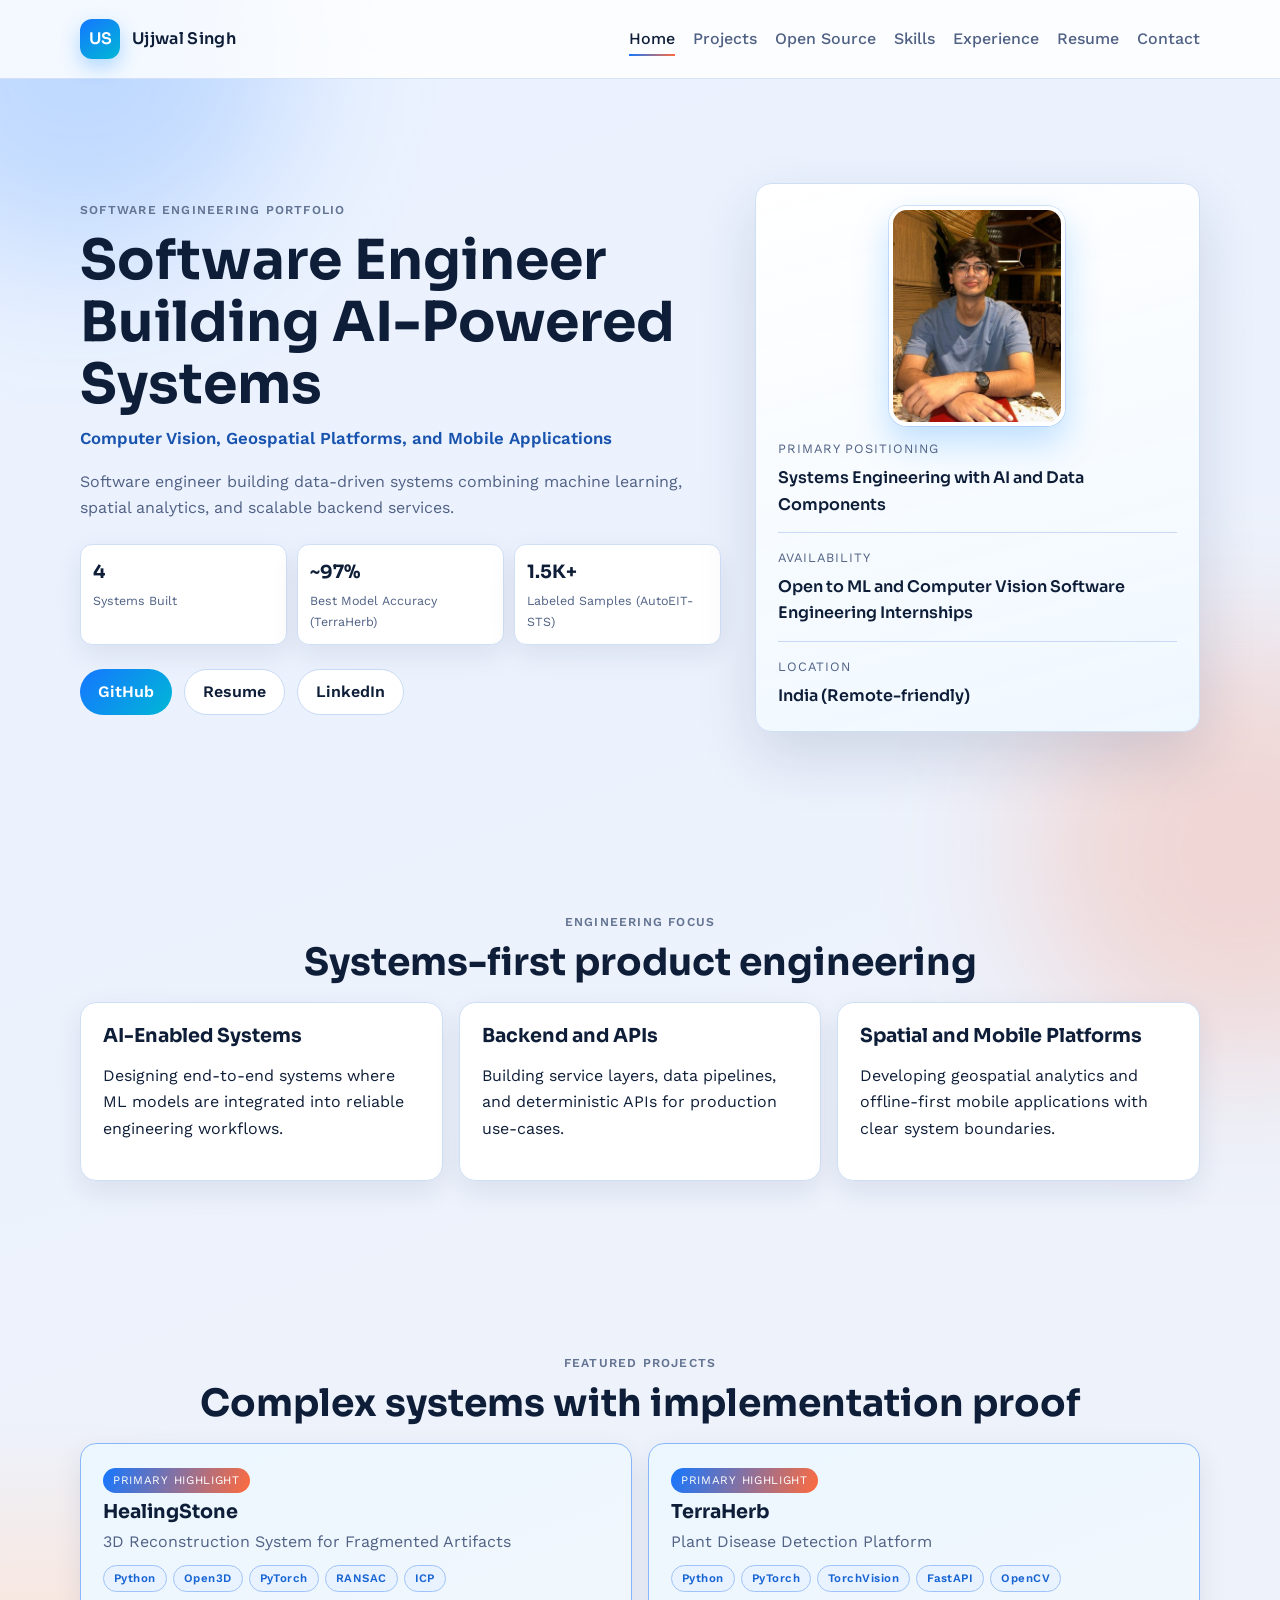
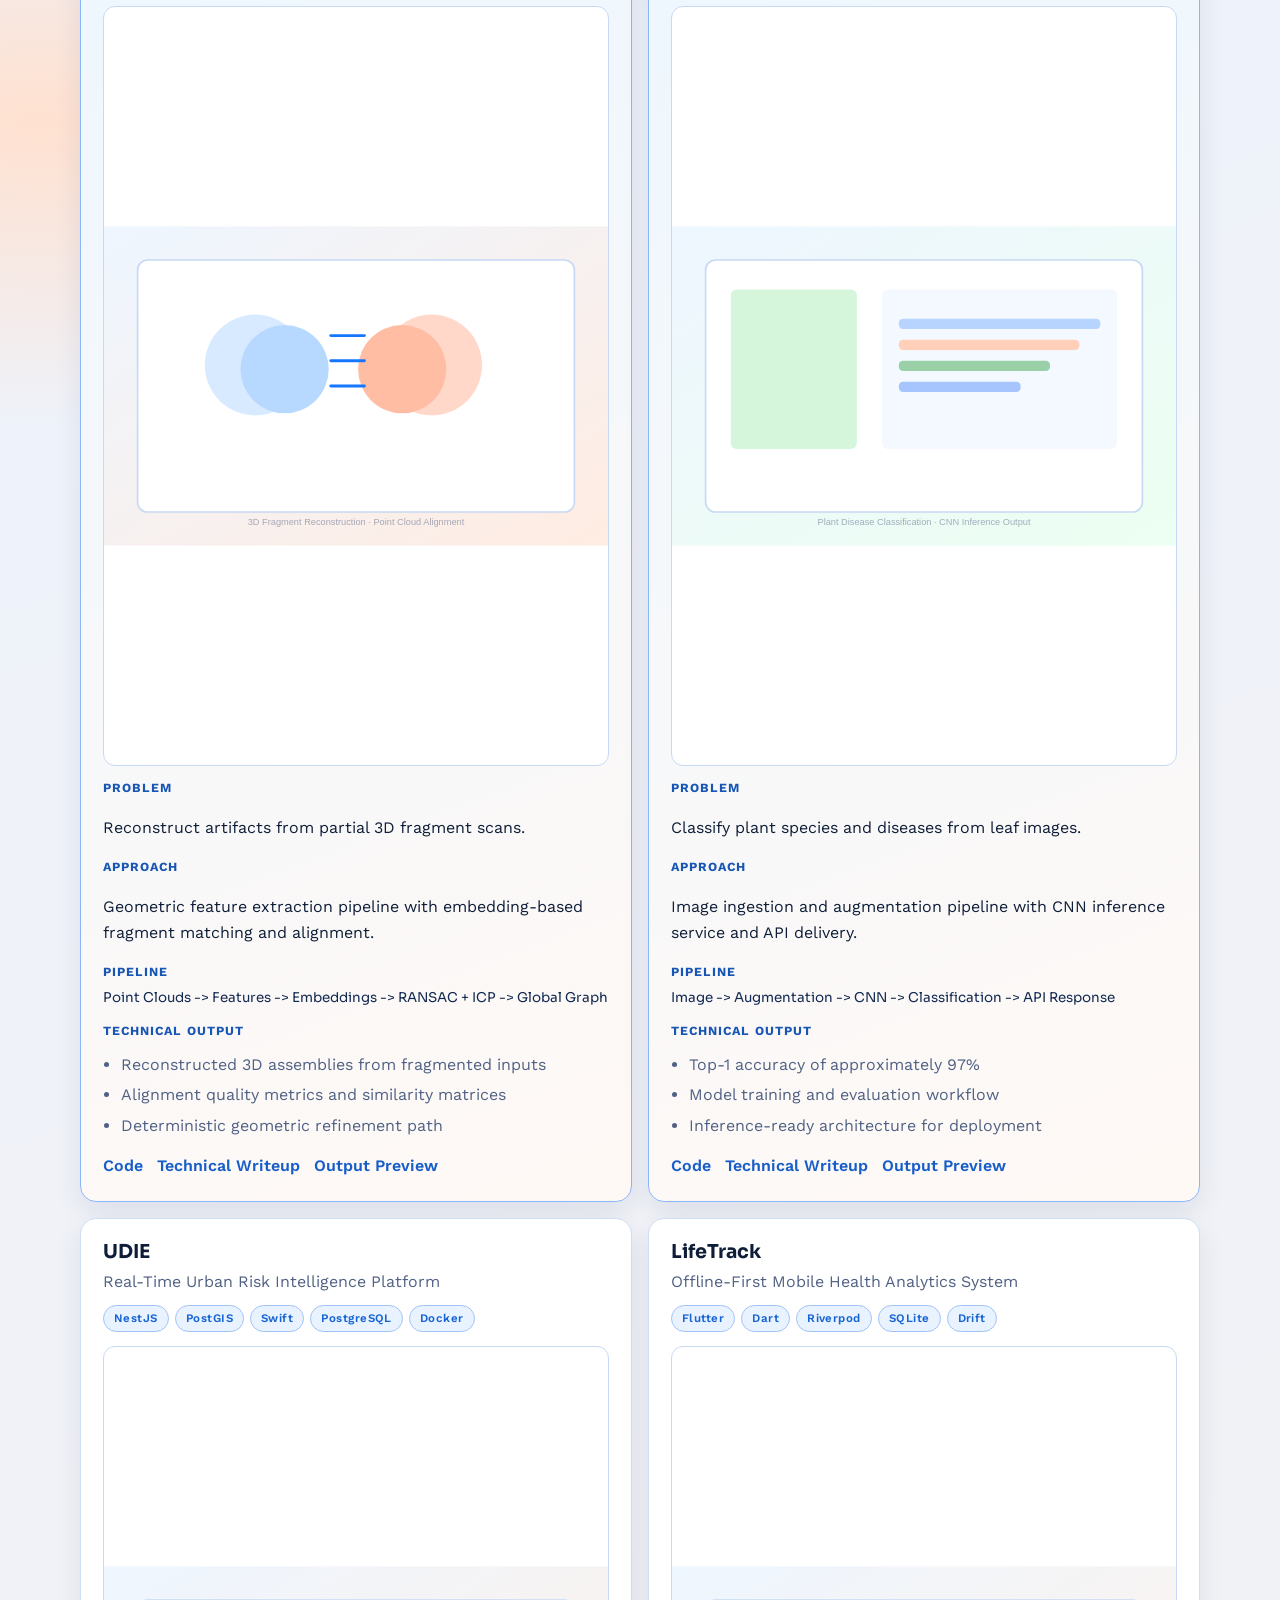
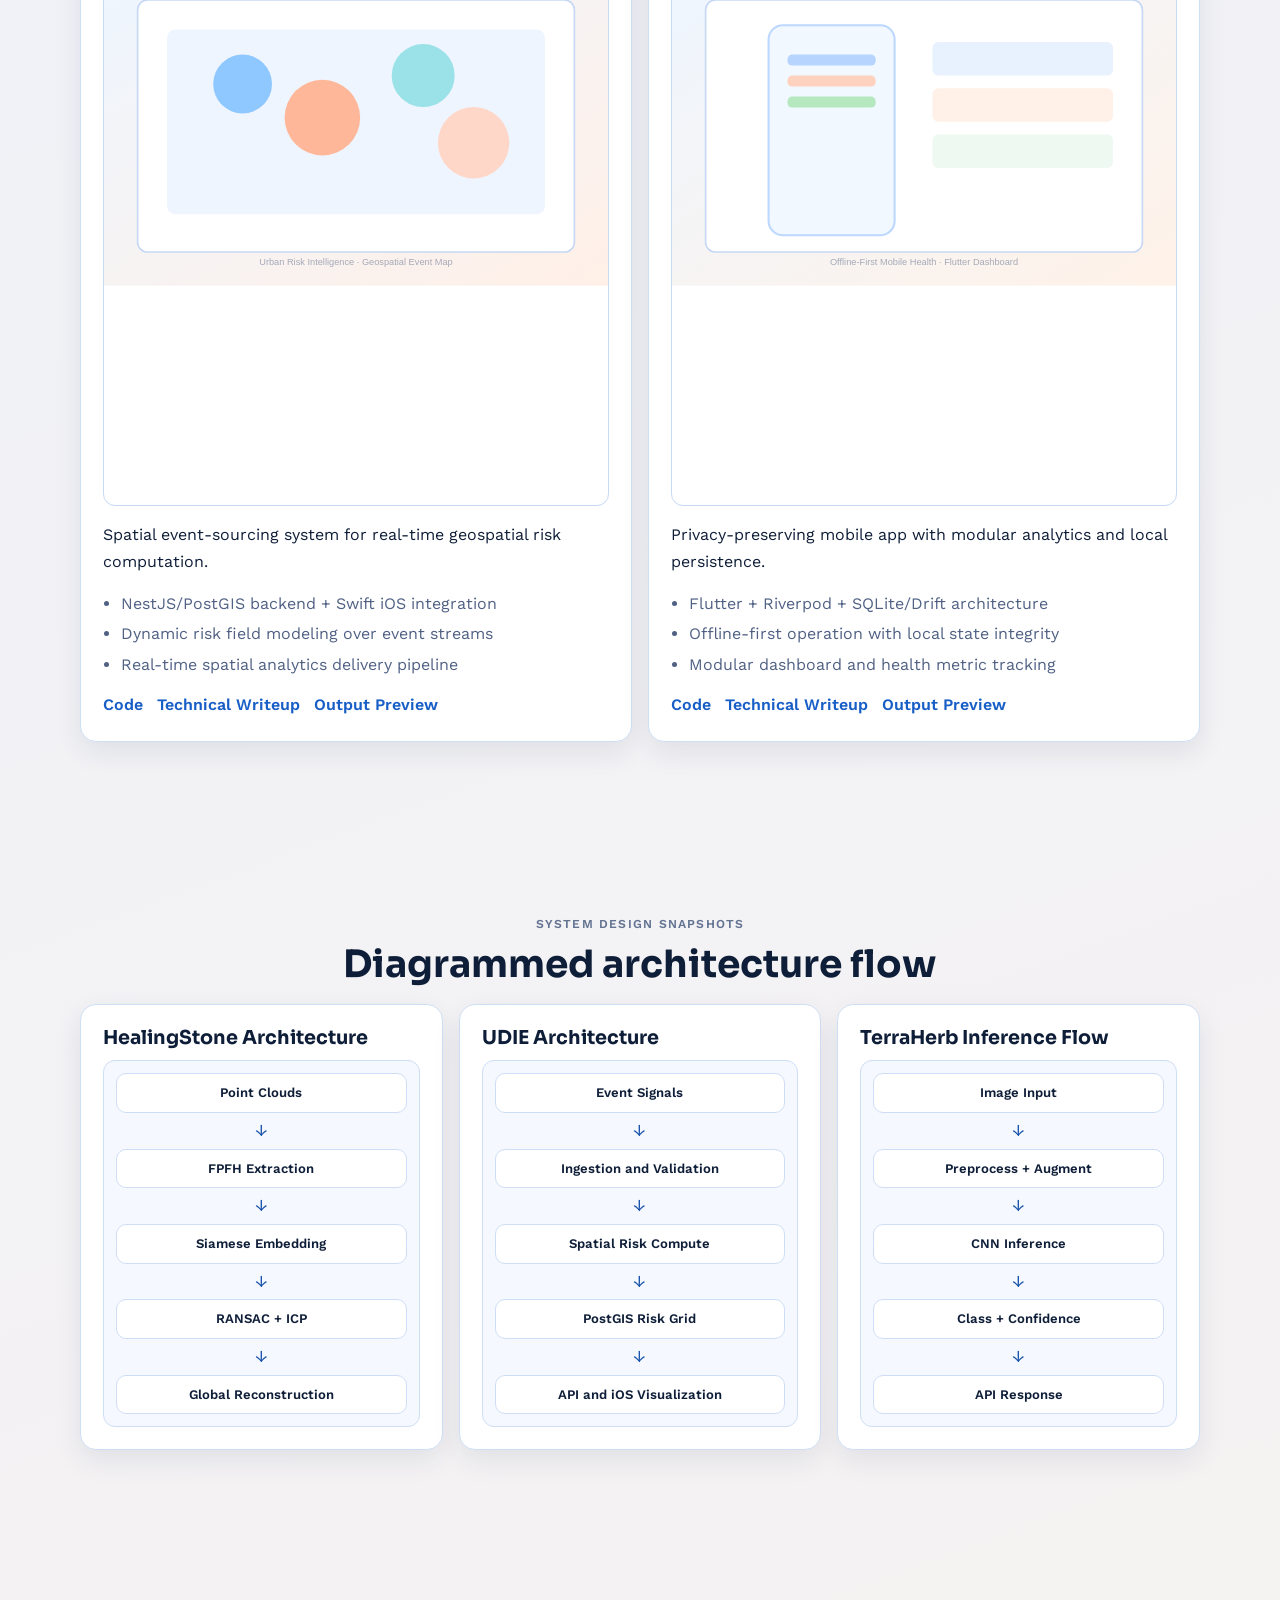
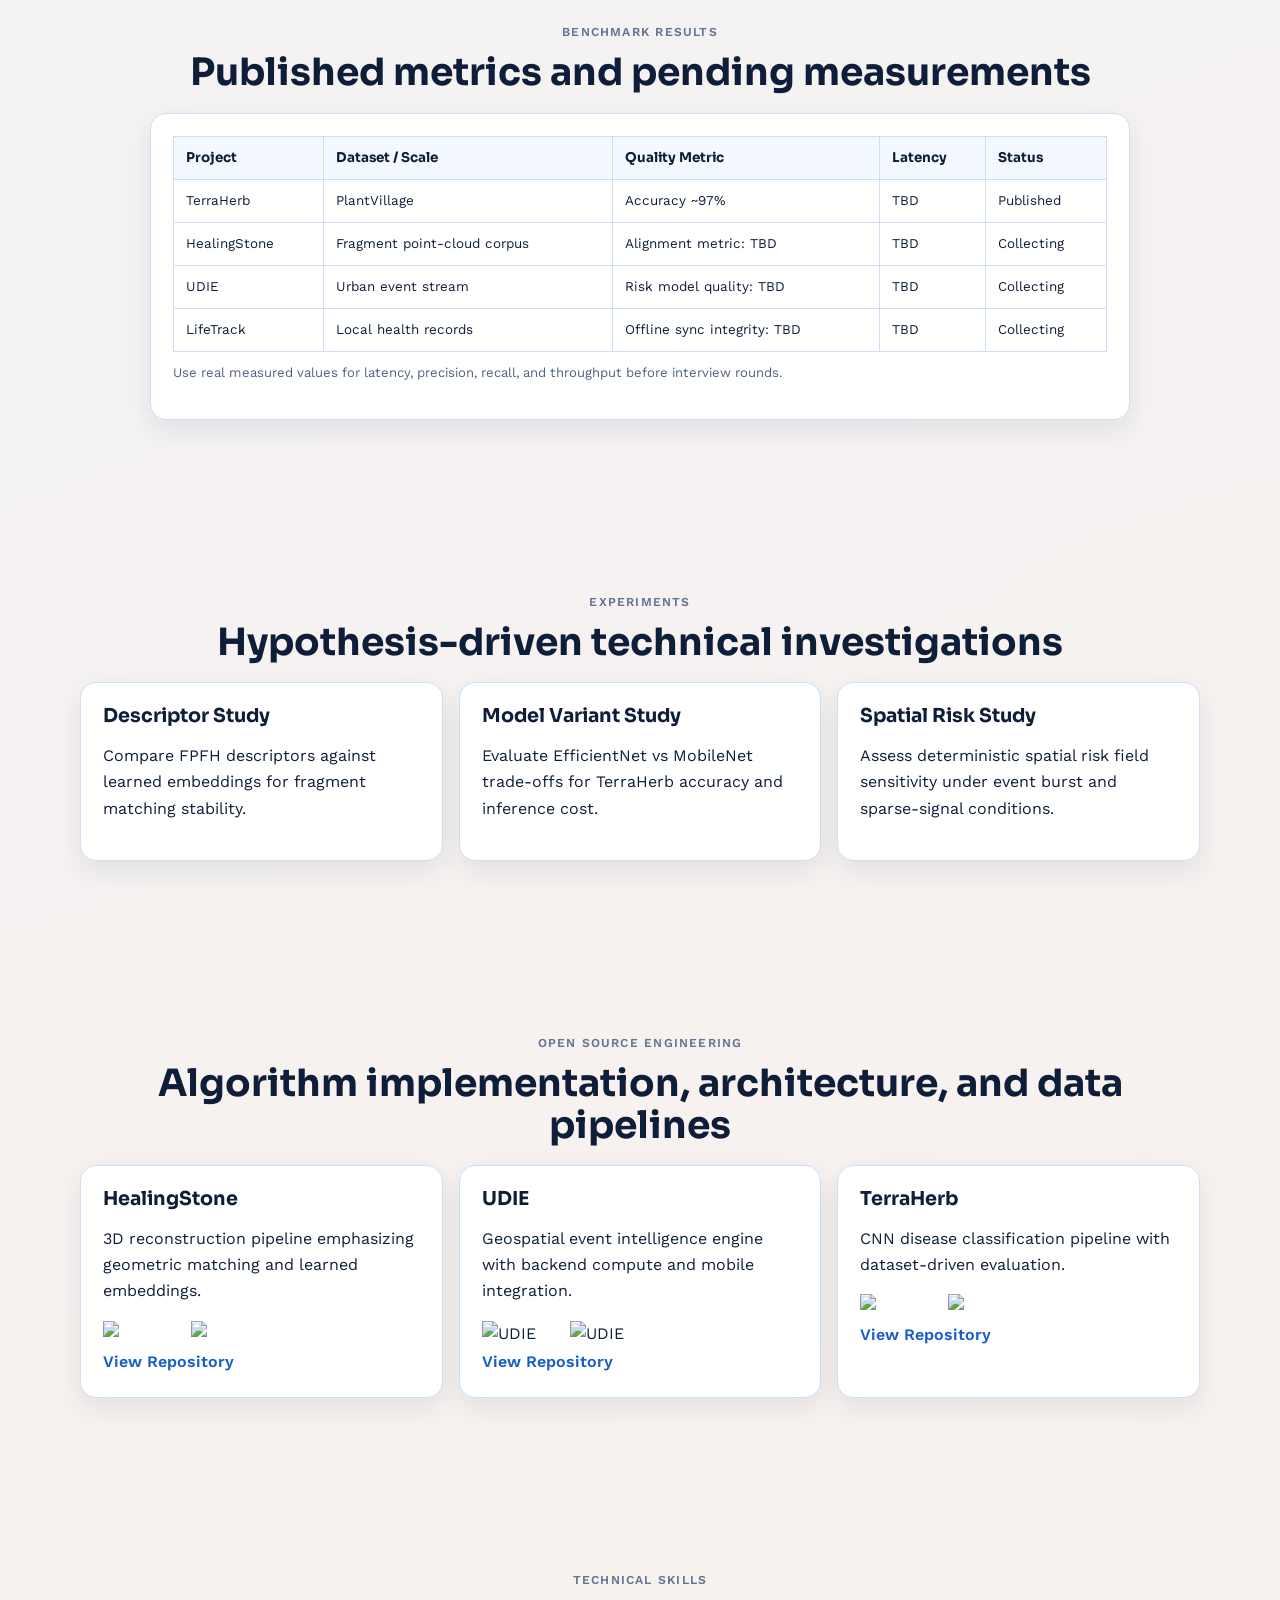
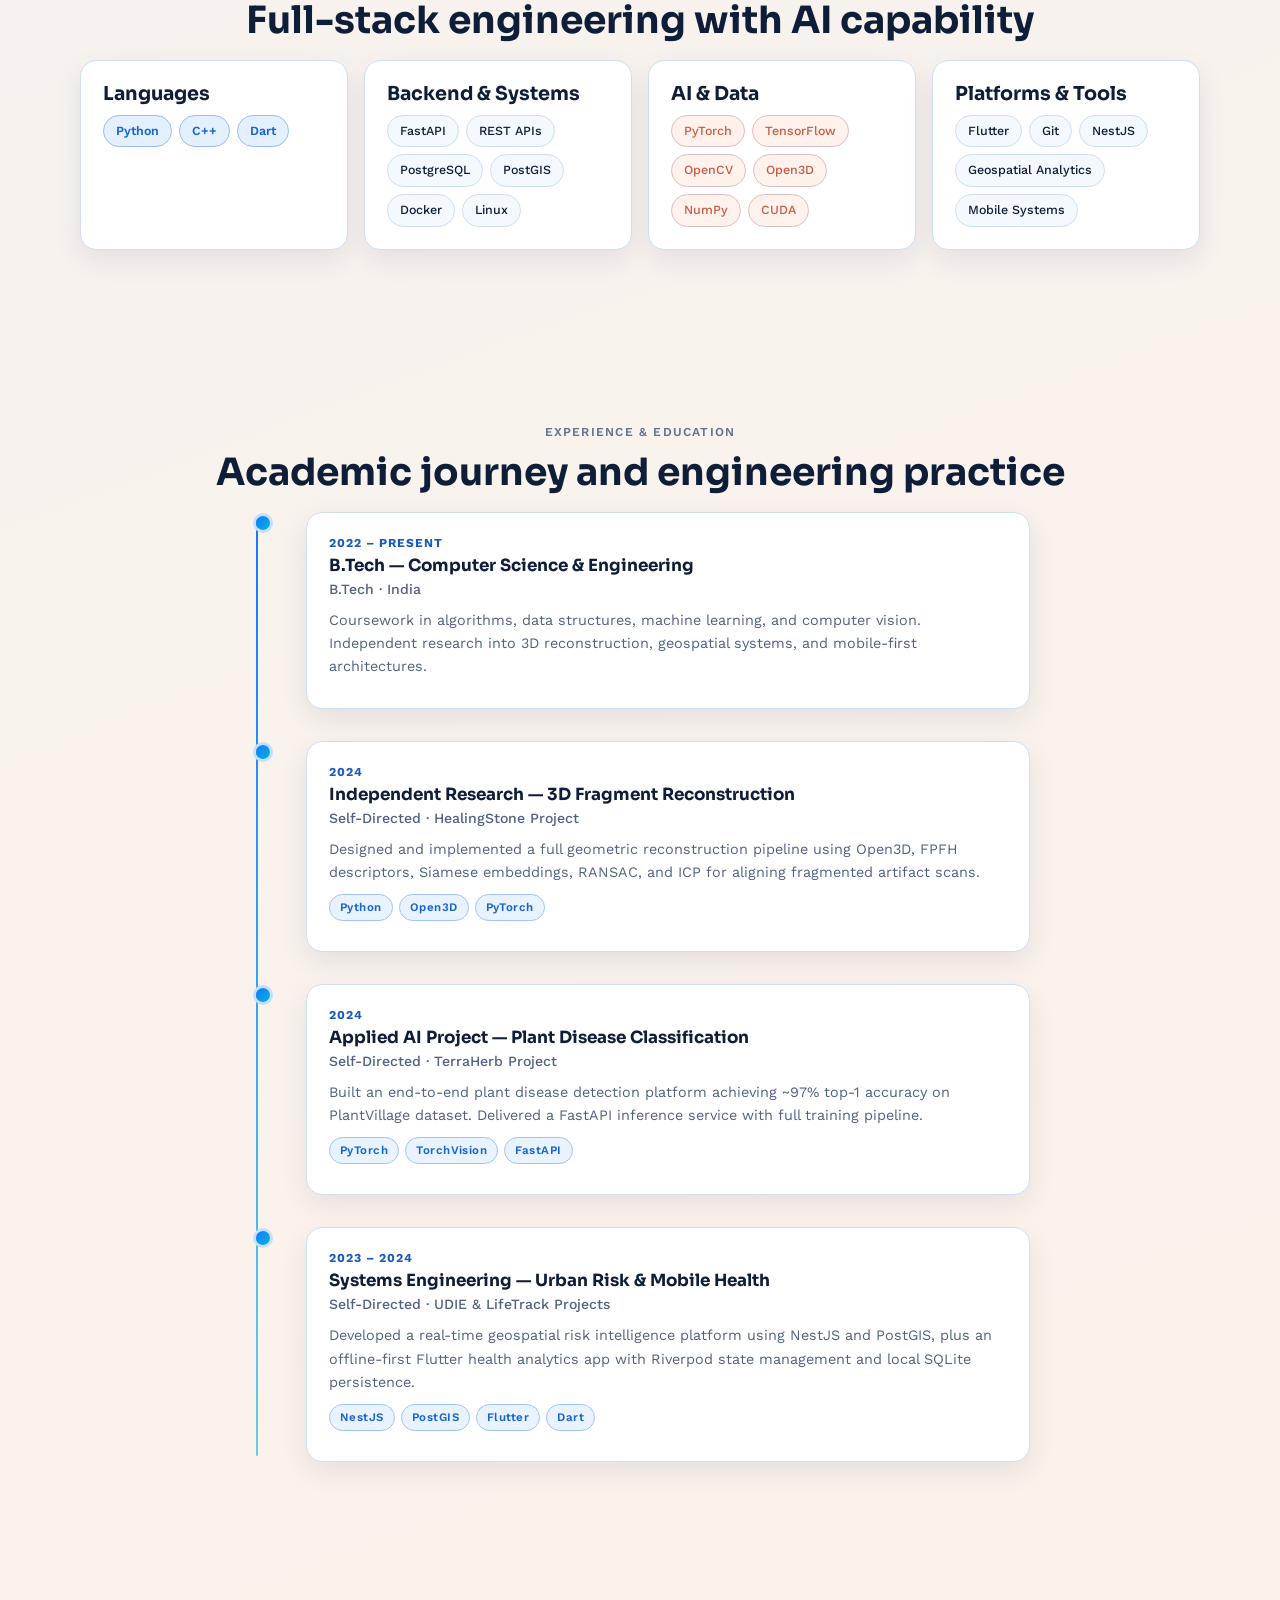
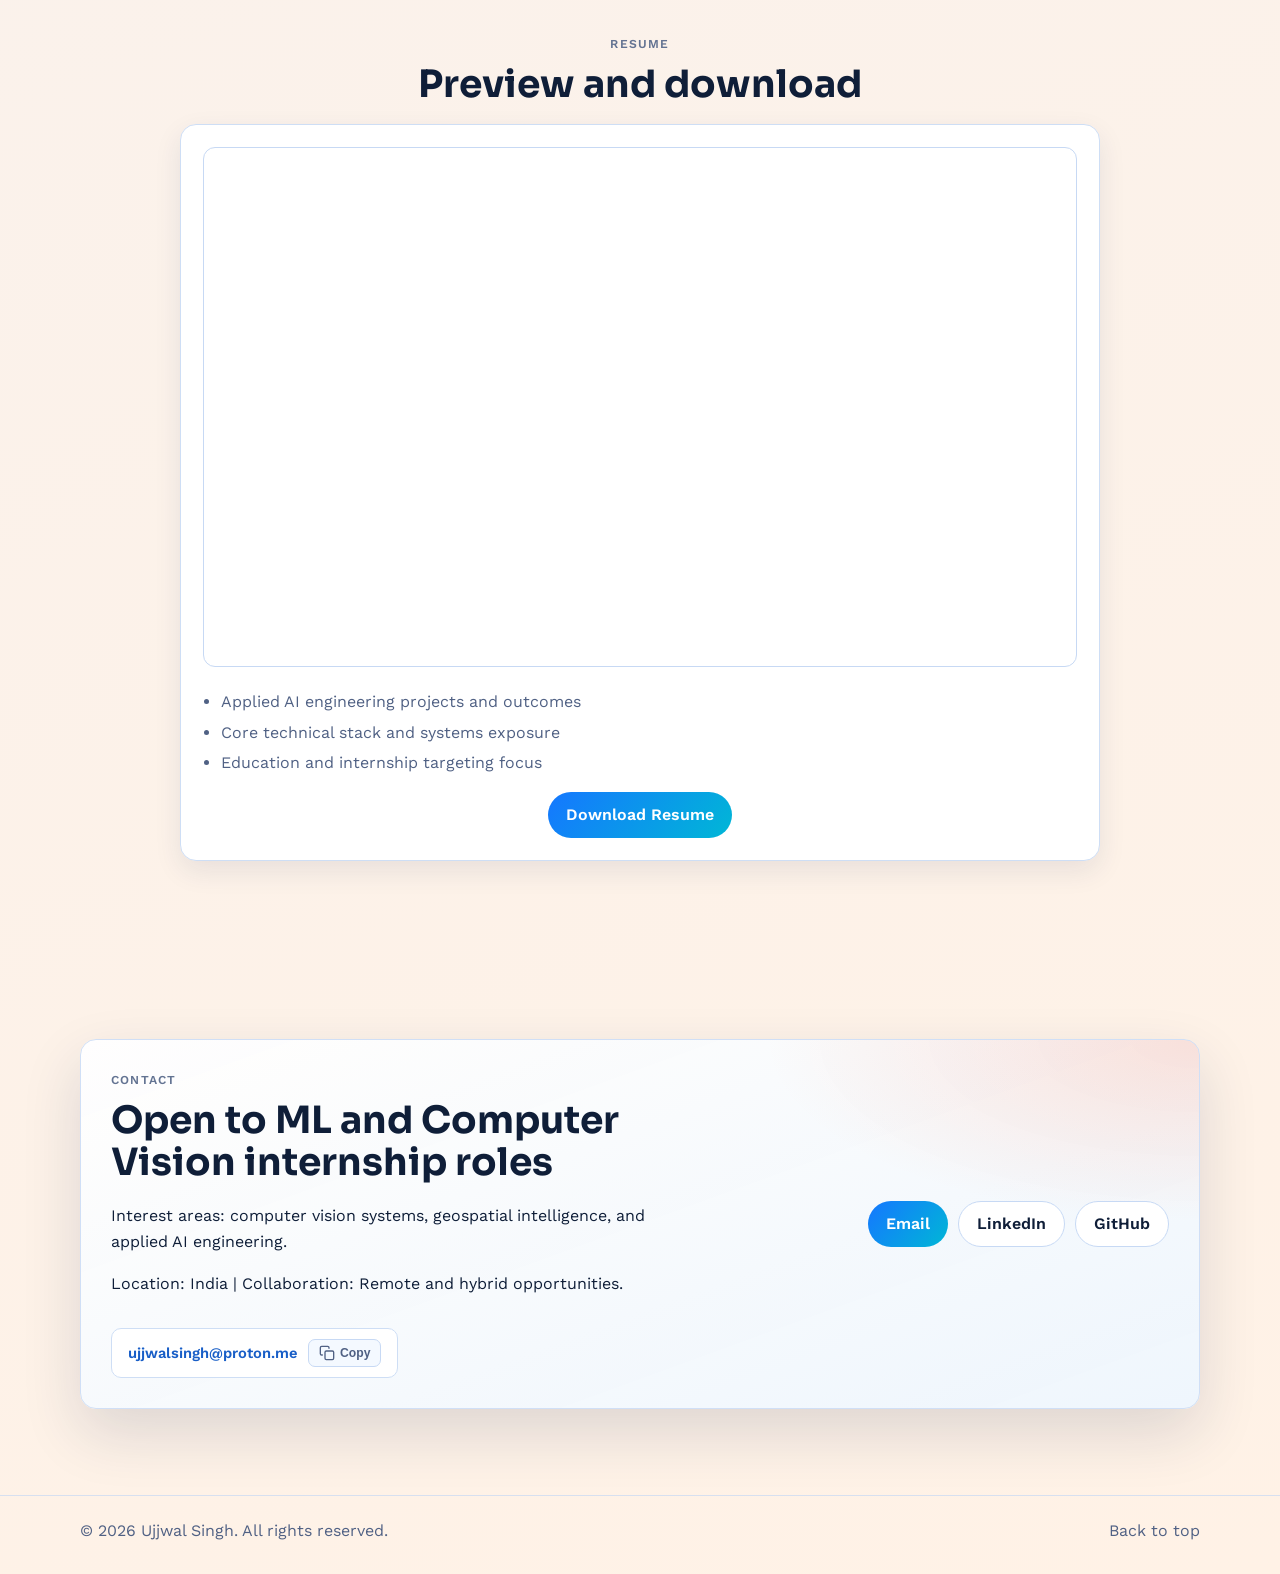
==== commit acc4439c: "feat: portfolio audit — performance, a11y, content, and UX improvements - Optimize profile photo: 1." ====
--- a/index.html
+++ b/index.html
@@ -13,7 +13,15 @@
     <link
       href="https://fonts.googleapis.com/css2?family=Sora:wght@400;500;600;700&family=Work+Sans:wght@400;500;600&display=swap"
       rel="stylesheet"
+      media="print"
+      onload="this.media='all'"
     />
+    <noscript>
+      <link
+        href="https://fonts.googleapis.com/css2?family=Sora:wght@400;500;600;700&family=Work+Sans:wght@400;500;600&display=swap"
+        rel="stylesheet"
+      />
+    </noscript>
     <link rel="stylesheet" href="assets/css/styles.css" />
   </head>
   <body>
@@ -33,6 +41,7 @@
           <li><a href="#projects">Projects</a></li>
           <li><a href="#open-source">Open Source</a></li>
           <li><a href="#skills">Skills</a></li>
+          <li><a href="#experience">Experience</a></li>
           <li><a href="#resume">Resume</a></li>
           <li><a href="#contact">Contact</a></li>
         </ul>
@@ -75,7 +84,14 @@
 
           <aside class="hero-card" aria-label="Profile photo and role focus">
             <div class="profile-photo-wrap">
-              <img class="profile-photo" src="assets/images/profile-photo.jpeg" alt="Ujjwal Singh profile photo" />
+              <img
+                class="profile-photo"
+                src="assets/images/profile-photo-sm.jpeg"
+                srcset="assets/images/profile-photo-sm.jpeg 1x, assets/images/profile-photo.jpeg 2x"
+                width="176"
+                height="220"
+                alt="Ujjwal Singh profile photo"
+              />
             </div>
             <p class="stat-label">Primary Positioning</p>
             <p class="stat-value">Systems Engineering with AI and Data Components</p>
@@ -115,14 +131,20 @@
           <p class="eyebrow section-center">Featured Projects</p>
           <h2 id="projects-title" class="section-center">Complex systems with implementation proof</h2>
 
-          <div class="projects project-grid-2">
+          <div class="projects">
             <article class="project project-featured">
               <p class="project-badge">Primary Highlight</p>
               <h3>HealingStone</h3>
               <p class="project-subtitle">3D Reconstruction System for Fragmented Artifacts</p>
+              <div class="tech-tags" aria-label="Technologies used">
+                <span class="tech-tag">Python</span>
+                <span class="tech-tag">Open3D</span>
+                <span class="tech-tag">PyTorch</span>
+                <span class="tech-tag">RANSAC</span>
+                <span class="tech-tag">ICP</span>
+              </div>
               <figure class="project-visual">
-                <img src="assets/images/healingstone-output.svg" alt="HealingStone output preview slot" loading="lazy" />
-                <figcaption>Replace with reconstructed artifact render and alignment heatmap.</figcaption>
+                <img src="assets/images/healingstone-output.svg" alt="HealingStone output: abstract diagram of two point-cloud fragments being aligned via RANSAC and ICP" loading="lazy" width="1200" height="760" />
               </figure>
               <p class="project-label">Problem</p>
               <p>Reconstruct artifacts from partial 3D fragment scans.</p>
@@ -147,9 +169,15 @@
               <p class="project-badge">Primary Highlight</p>
               <h3>TerraHerb</h3>
               <p class="project-subtitle">Plant Disease Detection Platform</p>
+              <div class="tech-tags" aria-label="Technologies used">
+                <span class="tech-tag">Python</span>
+                <span class="tech-tag">PyTorch</span>
+                <span class="tech-tag">TorchVision</span>
+                <span class="tech-tag">FastAPI</span>
+                <span class="tech-tag">OpenCV</span>
+              </div>
               <figure class="project-visual">
-                <img src="assets/images/terraherb-output.svg" alt="TerraHerb output preview slot" loading="lazy" />
-                <figcaption>Replace with prediction UI screenshot and confusion matrix.</figcaption>
+                <img src="assets/images/terraherb-output.svg" alt="TerraHerb output: classification bar chart and confusion matrix layout" loading="lazy" width="1200" height="760" />
               </figure>
               <p class="project-label">Problem</p>
               <p>Classify plant species and diseases from leaf images.</p>
@@ -173,9 +201,15 @@
             <article class="project">
               <h3>UDIE</h3>
               <p class="project-subtitle">Real-Time Urban Risk Intelligence Platform</p>
+              <div class="tech-tags" aria-label="Technologies used">
+                <span class="tech-tag">NestJS</span>
+                <span class="tech-tag">PostGIS</span>
+                <span class="tech-tag">Swift</span>
+                <span class="tech-tag">PostgreSQL</span>
+                <span class="tech-tag">Docker</span>
+              </div>
               <figure class="project-visual">
-                <img src="assets/images/udie-output.svg" alt="UDIE output preview slot" loading="lazy" />
-                <figcaption>Replace with risk-grid map and API payload snapshot.</figcaption>
+                <img src="assets/images/udie-output.svg" alt="UDIE output: geospatial risk circles overlaid on a city grid" loading="lazy" width="1200" height="760" />
               </figure>
               <p>Spatial event-sourcing system for real-time geospatial risk computation.</p>
               <ul class="project-points">
@@ -193,9 +227,15 @@
             <article class="project">
               <h3>LifeTrack</h3>
               <p class="project-subtitle">Offline-First Mobile Health Analytics System</p>
+              <div class="tech-tags" aria-label="Technologies used">
+                <span class="tech-tag">Flutter</span>
+                <span class="tech-tag">Dart</span>
+                <span class="tech-tag">Riverpod</span>
+                <span class="tech-tag">SQLite</span>
+                <span class="tech-tag">Drift</span>
+              </div>
               <figure class="project-visual">
-                <img src="assets/images/lifetrack-output.svg" alt="LifeTrack output preview slot" loading="lazy" />
-                <figcaption>Replace with mobile dashboard screenshots.</figcaption>
+                <img src="assets/images/lifetrack-output.svg" alt="LifeTrack output: mobile app UI with health metric cards and charts" loading="lazy" width="1200" height="760" />
               </figure>
               <p>Privacy-preserving mobile app with modular analytics and local persistence.</p>
               <ul class="project-points">
@@ -348,8 +388,8 @@
               <h3>HealingStone</h3>
               <p>3D reconstruction pipeline emphasizing geometric matching and learned embeddings.</p>
               <div class="repo-badges">
-                <img src="https://img.shields.io/github/stars/fallofpheonix/healingstone?style=flat-square" alt="HealingStone stars" />
-                <img src="https://img.shields.io/github/forks/fallofpheonix/healingstone?style=flat-square" alt="HealingStone forks" />
+                <img src="https://img.shields.io/github/stars/fallofpheonix/healingstone?style=flat-square" alt="HealingStone stars" loading="lazy" width="80" height="20" />
+                <img src="https://img.shields.io/github/forks/fallofpheonix/healingstone?style=flat-square" alt="HealingStone forks" loading="lazy" width="80" height="20" />
               </div>
               <a class="project-link" href="https://github.com/fallofpheonix/healingstone" target="_blank" rel="noreferrer">View Repository</a>
             </article>
@@ -357,8 +397,8 @@
               <h3>UDIE</h3>
               <p>Geospatial event intelligence engine with backend compute and mobile integration.</p>
               <div class="repo-badges">
-                <img src="https://img.shields.io/github/stars/fallofpheonix/UDIE?style=flat-square" alt="UDIE stars" />
-                <img src="https://img.shields.io/github/forks/fallofpheonix/UDIE?style=flat-square" alt="UDIE forks" />
+                <img src="https://img.shields.io/github/stars/fallofpheonix/UDIE?style=flat-square" alt="UDIE stars" loading="lazy" width="80" height="20" />
+                <img src="https://img.shields.io/github/forks/fallofpheonix/UDIE?style=flat-square" alt="UDIE forks" loading="lazy" width="80" height="20" />
               </div>
               <a class="project-link" href="https://github.com/fallofpheonix/UDIE" target="_blank" rel="noreferrer">View Repository</a>
             </article>
@@ -366,8 +406,8 @@
               <h3>TerraHerb</h3>
               <p>CNN disease classification pipeline with dataset-driven evaluation.</p>
               <div class="repo-badges">
-                <img src="https://img.shields.io/github/stars/fallofpheonix/TerraHerb?style=flat-square" alt="TerraHerb stars" />
-                <img src="https://img.shields.io/github/forks/fallofpheonix/TerraHerb?style=flat-square" alt="TerraHerb forks" />
+                <img src="https://img.shields.io/github/stars/fallofpheonix/TerraHerb?style=flat-square" alt="TerraHerb stars" loading="lazy" width="80" height="20" />
+                <img src="https://img.shields.io/github/forks/fallofpheonix/TerraHerb?style=flat-square" alt="TerraHerb forks" loading="lazy" width="80" height="20" />
               </div>
               <a class="project-link" href="https://github.com/fallofpheonix/TerraHerb" target="_blank" rel="noreferrer">View Repository</a>
             </article>
@@ -382,19 +422,116 @@
           <div class="skills-columns">
             <article class="card">
               <h3>Languages</h3>
-              <p>Python, C++, Dart</p>
-            </article>
-            <article class="card">
-              <h3>Backend and Systems</h3>
-              <p>REST APIs, FastAPI, PostgreSQL, PostGIS, Linux, Docker</p>
-            </article>
-            <article class="card">
-              <h3>AI and Data</h3>
-              <p>PyTorch, TensorFlow, NumPy, CUDA, OpenCV, TorchVision, Open3D</p>
-            </article>
-            <article class="card">
-              <h3>Platforms</h3>
-              <p>Flutter, Mobile Systems, Geospatial Analytics, Git</p>
+              <div class="skill-pills">
+                <span class="skill-pill skill-primary">Python</span>
+                <span class="skill-pill skill-primary">C++</span>
+                <span class="skill-pill skill-primary">Dart</span>
+              </div>
+            </article>
+            <article class="card">
+              <h3>Backend &amp; Systems</h3>
+              <div class="skill-pills">
+                <span class="skill-pill">FastAPI</span>
+                <span class="skill-pill">REST APIs</span>
+                <span class="skill-pill">PostgreSQL</span>
+                <span class="skill-pill">PostGIS</span>
+                <span class="skill-pill">Docker</span>
+                <span class="skill-pill">Linux</span>
+              </div>
+            </article>
+            <article class="card">
+              <h3>AI &amp; Data</h3>
+              <div class="skill-pills">
+                <span class="skill-pill skill-ai">PyTorch</span>
+                <span class="skill-pill skill-ai">TensorFlow</span>
+                <span class="skill-pill skill-ai">OpenCV</span>
+                <span class="skill-pill skill-ai">Open3D</span>
+                <span class="skill-pill skill-ai">NumPy</span>
+                <span class="skill-pill skill-ai">CUDA</span>
+              </div>
+            </article>
+            <article class="card">
+              <h3>Platforms &amp; Tools</h3>
+              <div class="skill-pills">
+                <span class="skill-pill">Flutter</span>
+                <span class="skill-pill">Git</span>
+                <span class="skill-pill">NestJS</span>
+                <span class="skill-pill">Geospatial Analytics</span>
+                <span class="skill-pill">Mobile Systems</span>
+              </div>
+            </article>
+          </div>
+        </div>
+      </section>
+
+      <section class="section" id="experience" aria-labelledby="experience-title">
+        <div class="container">
+          <p class="eyebrow section-center">Experience &amp; Education</p>
+          <h2 id="experience-title" class="section-center">Academic journey and engineering practice</h2>
+          <div class="timeline" role="list">
+            <article class="timeline-item" role="listitem">
+              <div class="timeline-marker" aria-hidden="true"></div>
+              <div class="timeline-content">
+                <p class="timeline-period">2022 – Present</p>
+                <h3 class="timeline-title">B.Tech — Computer Science &amp; Engineering</h3>
+                <p class="timeline-org">B.Tech · India</p>
+                <p class="timeline-desc">
+                  Coursework in algorithms, data structures, machine learning, and computer vision.
+                  Independent research into 3D reconstruction, geospatial systems, and mobile-first architectures.
+                </p>
+              </div>
+            </article>
+            <article class="timeline-item" role="listitem">
+              <div class="timeline-marker" aria-hidden="true"></div>
+              <div class="timeline-content">
+                <p class="timeline-period">2024</p>
+                <h3 class="timeline-title">Independent Research — 3D Fragment Reconstruction</h3>
+                <p class="timeline-org">Self-Directed · HealingStone Project</p>
+                <p class="timeline-desc">
+                  Designed and implemented a full geometric reconstruction pipeline using Open3D,
+                  FPFH descriptors, Siamese embeddings, RANSAC, and ICP for aligning fragmented artifact scans.
+                </p>
+                <div class="tech-tags" aria-label="Technologies used">
+                  <span class="tech-tag">Python</span>
+                  <span class="tech-tag">Open3D</span>
+                  <span class="tech-tag">PyTorch</span>
+                </div>
+              </div>
+            </article>
+            <article class="timeline-item" role="listitem">
+              <div class="timeline-marker" aria-hidden="true"></div>
+              <div class="timeline-content">
+                <p class="timeline-period">2024</p>
+                <h3 class="timeline-title">Applied AI Project — Plant Disease Classification</h3>
+                <p class="timeline-org">Self-Directed · TerraHerb Project</p>
+                <p class="timeline-desc">
+                  Built an end-to-end plant disease detection platform achieving ~97% top-1 accuracy on
+                  PlantVillage dataset. Delivered a FastAPI inference service with full training pipeline.
+                </p>
+                <div class="tech-tags" aria-label="Technologies used">
+                  <span class="tech-tag">PyTorch</span>
+                  <span class="tech-tag">TorchVision</span>
+                  <span class="tech-tag">FastAPI</span>
+                </div>
+              </div>
+            </article>
+            <article class="timeline-item" role="listitem">
+              <div class="timeline-marker" aria-hidden="true"></div>
+              <div class="timeline-content">
+                <p class="timeline-period">2023 – 2024</p>
+                <h3 class="timeline-title">Systems Engineering — Urban Risk &amp; Mobile Health</h3>
+                <p class="timeline-org">Self-Directed · UDIE &amp; LifeTrack Projects</p>
+                <p class="timeline-desc">
+                  Developed a real-time geospatial risk intelligence platform using NestJS and PostGIS,
+                  plus an offline-first Flutter health analytics app with Riverpod state management and local SQLite persistence.
+                </p>
+                <div class="tech-tags" aria-label="Technologies used">
+                  <span class="tech-tag">NestJS</span>
+                  <span class="tech-tag">PostGIS</span>
+                  <span class="tech-tag">Flutter</span>
+                  <span class="tech-tag">Dart</span>
+                </div>
+              </div>
             </article>
           </div>
         </div>
@@ -425,9 +562,25 @@
             <h2 id="contact-title">Open to ML and Computer Vision internship roles</h2>
             <p>Interest areas: computer vision systems, geospatial intelligence, and applied AI engineering.</p>
             <p>Location: India | Collaboration: Remote and hybrid opportunities.</p>
+            <div class="contact-email-row">
+              <a class="contact-email-link" href="mailto:ujjwalsingh@proton.me" aria-label="Send email to Ujjwal Singh">
+                ujjwalsingh@proton.me
+              </a>
+              <button
+                class="copy-btn"
+                data-copy="ujjwalsingh@proton.me"
+                aria-label="Copy email address to clipboard"
+                title="Copy email"
+              >
+                <svg xmlns="http://www.w3.org/2000/svg" width="16" height="16" viewBox="0 0 24 24" fill="none" stroke="currentColor" stroke-width="2" stroke-linecap="round" stroke-linejoin="round" aria-hidden="true">
+                  <rect x="9" y="9" width="13" height="13" rx="2"/><path d="M5 15H4a2 2 0 0 1-2-2V4a2 2 0 0 1 2-2h9a2 2 0 0 1 2 2v1"/>
+                </svg>
+                <span class="copy-label">Copy</span>
+              </button>
+            </div>
           </div>
           <div class="contact-actions">
-            <a class="btn btn-primary" href="mailto:your-email@example.com">Email</a>
+            <a class="btn btn-primary" href="mailto:ujjwalsingh@proton.me" aria-label="Email Ujjwal Singh">Email</a>
             <a class="btn btn-secondary" href="https://www.linkedin.com/in/fallofpheonix/" target="_blank" rel="noreferrer">LinkedIn</a>
             <a class="btn btn-secondary" href="https://github.com/fallofpheonix" target="_blank" rel="noreferrer">GitHub</a>
           </div>
@@ -442,6 +595,6 @@
       </div>
     </footer>
 
-    <script src="assets/js/main.js"></script>
+    <script src="assets/js/main.js" defer></script>
   </body>
 </html>
--- a/assets/css/styles.css
+++ b/assets/css/styles.css
@@ -52,6 +52,7 @@
   left: -130px;
   background: rgba(21, 119, 255, 0.2);
   animation: driftA 14s ease-in-out infinite alternate;
+  will-change: transform;
 }
 
 body::after {
@@ -59,11 +60,18 @@
   bottom: -160px;
   background: rgba(255, 107, 61, 0.2);
   animation: driftB 17s ease-in-out infinite alternate;
+  will-change: transform;
 }
 
 a {
   color: inherit;
   text-decoration: none;
+}
+
+:focus-visible {
+  outline: 2px solid var(--accent);
+  outline-offset: 3px;
+  border-radius: 4px;
 }
 
 .container {
@@ -157,6 +165,7 @@
   padding: 9px 12px;
   border-radius: 10px;
   font-weight: 600;
+  cursor: pointer;
 }
 
 .section {
@@ -545,6 +554,190 @@
 .project-link:hover::after,
 .project-link:focus-visible::after {
   width: 100%;
+}
+
+.tech-tags {
+  display: flex;
+  flex-wrap: wrap;
+  gap: 6px;
+  margin: 10px 0;
+}
+
+.tech-tag {
+  display: inline-flex;
+  align-items: center;
+  padding: 3px 10px;
+  border-radius: 999px;
+  font-size: 0.72rem;
+  font-weight: 600;
+  letter-spacing: 0.04em;
+  background: color-mix(in oklab, var(--accent) 10%, var(--surface));
+  color: color-mix(in oklab, var(--accent) 80%, var(--text));
+  border: 1px solid color-mix(in oklab, var(--accent) 25%, var(--line));
+}
+
+.skill-pills {
+  display: flex;
+  flex-wrap: wrap;
+  gap: 7px;
+  margin-top: 10px;
+}
+
+.skill-pill {
+  display: inline-flex;
+  align-items: center;
+  padding: 5px 12px;
+  border-radius: 999px;
+  font-size: 0.78rem;
+  font-weight: 500;
+  background: color-mix(in oklab, var(--surface-2) 88%, #fff);
+  color: var(--text);
+  border: 1px solid color-mix(in oklab, var(--line) 88%, #fff);
+  transition: background-color 0.18s ease, border-color 0.18s ease;
+}
+
+.skill-pill:hover {
+  background: color-mix(in oklab, var(--accent) 8%, var(--surface));
+  border-color: color-mix(in oklab, var(--accent) 25%, var(--line));
+}
+
+.skill-pill.skill-primary {
+  background: color-mix(in oklab, var(--accent) 12%, var(--surface));
+  color: color-mix(in oklab, var(--accent) 82%, var(--text));
+  border-color: color-mix(in oklab, var(--accent) 30%, var(--line));
+  font-weight: 600;
+}
+
+.skill-pill.skill-ai {
+  background: color-mix(in oklab, var(--accent-3) 10%, var(--surface));
+  color: color-mix(in oklab, var(--accent-3) 78%, var(--text));
+  border-color: color-mix(in oklab, var(--accent-3) 28%, var(--line));
+}
+
+/* Experience Timeline */
+.timeline {
+  position: relative;
+  max-width: 780px;
+  margin: 0 auto;
+  padding-left: 28px;
+}
+
+.timeline::before {
+  content: "";
+  position: absolute;
+  left: 6px;
+  top: 6px;
+  bottom: 6px;
+  width: 2px;
+  background: linear-gradient(180deg, var(--accent), color-mix(in oklab, var(--accent-2) 60%, transparent));
+  border-radius: 2px;
+}
+
+.timeline-item {
+  position: relative;
+  padding: 0 0 32px 28px;
+}
+
+.timeline-item:last-child {
+  padding-bottom: 0;
+}
+
+.timeline-marker {
+  position: absolute;
+  left: -22px;
+  top: 4px;
+  width: 14px;
+  height: 14px;
+  border-radius: 50%;
+  background: linear-gradient(135deg, var(--accent), var(--accent-2));
+  box-shadow: 0 0 0 3px color-mix(in oklab, var(--accent) 18%, var(--bg));
+}
+
+.timeline-content {
+  border: 1px solid color-mix(in oklab, var(--line) 88%, #fff);
+  background: color-mix(in oklab, var(--surface) 91%, #fff);
+  border-radius: var(--radius);
+  padding: 20px 22px;
+  box-shadow: var(--shadow-soft);
+  transition: transform 0.24s ease, box-shadow 0.24s ease;
+}
+
+.timeline-content:hover {
+  transform: translateY(-3px);
+  box-shadow: var(--shadow);
+}
+
+.timeline-period {
+  margin: 0 0 4px;
+  font-size: 0.76rem;
+  font-weight: 700;
+  text-transform: uppercase;
+  letter-spacing: 0.08em;
+  color: color-mix(in oklab, var(--accent) 70%, var(--text));
+}
+
+.timeline-title {
+  font-size: 1.05rem;
+  margin: 0 0 2px;
+}
+
+.timeline-org {
+  margin: 0 0 8px;
+  font-size: 0.88rem;
+  color: var(--muted);
+  font-weight: 500;
+}
+
+.timeline-desc {
+  margin: 0 0 10px;
+  color: var(--muted);
+  font-size: 0.9rem;
+  line-height: 1.6;
+}
+
+/* Contact email row + copy button */
+.contact-email-row {
+  display: inline-flex;
+  align-items: center;
+  gap: 10px;
+  margin: 14px 0 0;
+  padding: 10px 16px;
+  border-radius: 10px;
+  border: 1px solid color-mix(in oklab, var(--line) 88%, #fff);
+  background: color-mix(in oklab, var(--surface) 88%, #fff);
+}
+
+.contact-email-link {
+  font-weight: 600;
+  color: color-mix(in oklab, var(--accent) 74%, var(--text));
+  font-size: 0.92rem;
+}
+
+.copy-btn {
+  display: inline-flex;
+  align-items: center;
+  gap: 5px;
+  padding: 5px 10px;
+  border-radius: 7px;
+  border: 1px solid var(--line);
+  background: color-mix(in oklab, var(--surface-2) 88%, #fff);
+  color: var(--muted);
+  font-size: 0.76rem;
+  font-weight: 600;
+  cursor: pointer;
+  transition: background-color 0.18s ease, color 0.18s ease, border-color 0.18s ease;
+}
+
+.copy-btn:hover {
+  background: color-mix(in oklab, var(--accent) 10%, var(--surface));
+  color: color-mix(in oklab, var(--accent) 80%, var(--text));
+  border-color: color-mix(in oklab, var(--accent) 30%, var(--line));
+}
+
+.copy-btn.copied {
+  background: color-mix(in oklab, #22c55e 14%, var(--surface));
+  color: #16a34a;
+  border-color: #86efac;
 }
 
 .repo-badges {
@@ -751,3 +944,23 @@
     font-size: clamp(1.7rem, 8vw, 2.45rem);
   }
 }
+
+/* Accessibility: respect OS-level motion preference */
+@media (prefers-reduced-motion: reduce) {
+  *,
+  *::before,
+  *::after {
+    animation-duration: 0.01ms !important;
+    animation-iteration-count: 1 !important;
+    transition-duration: 0.01ms !important;
+  }
+
+  .reveal {
+    opacity: 1;
+    transform: none;
+  }
+
+  html {
+    scroll-behavior: auto;
+  }
+}
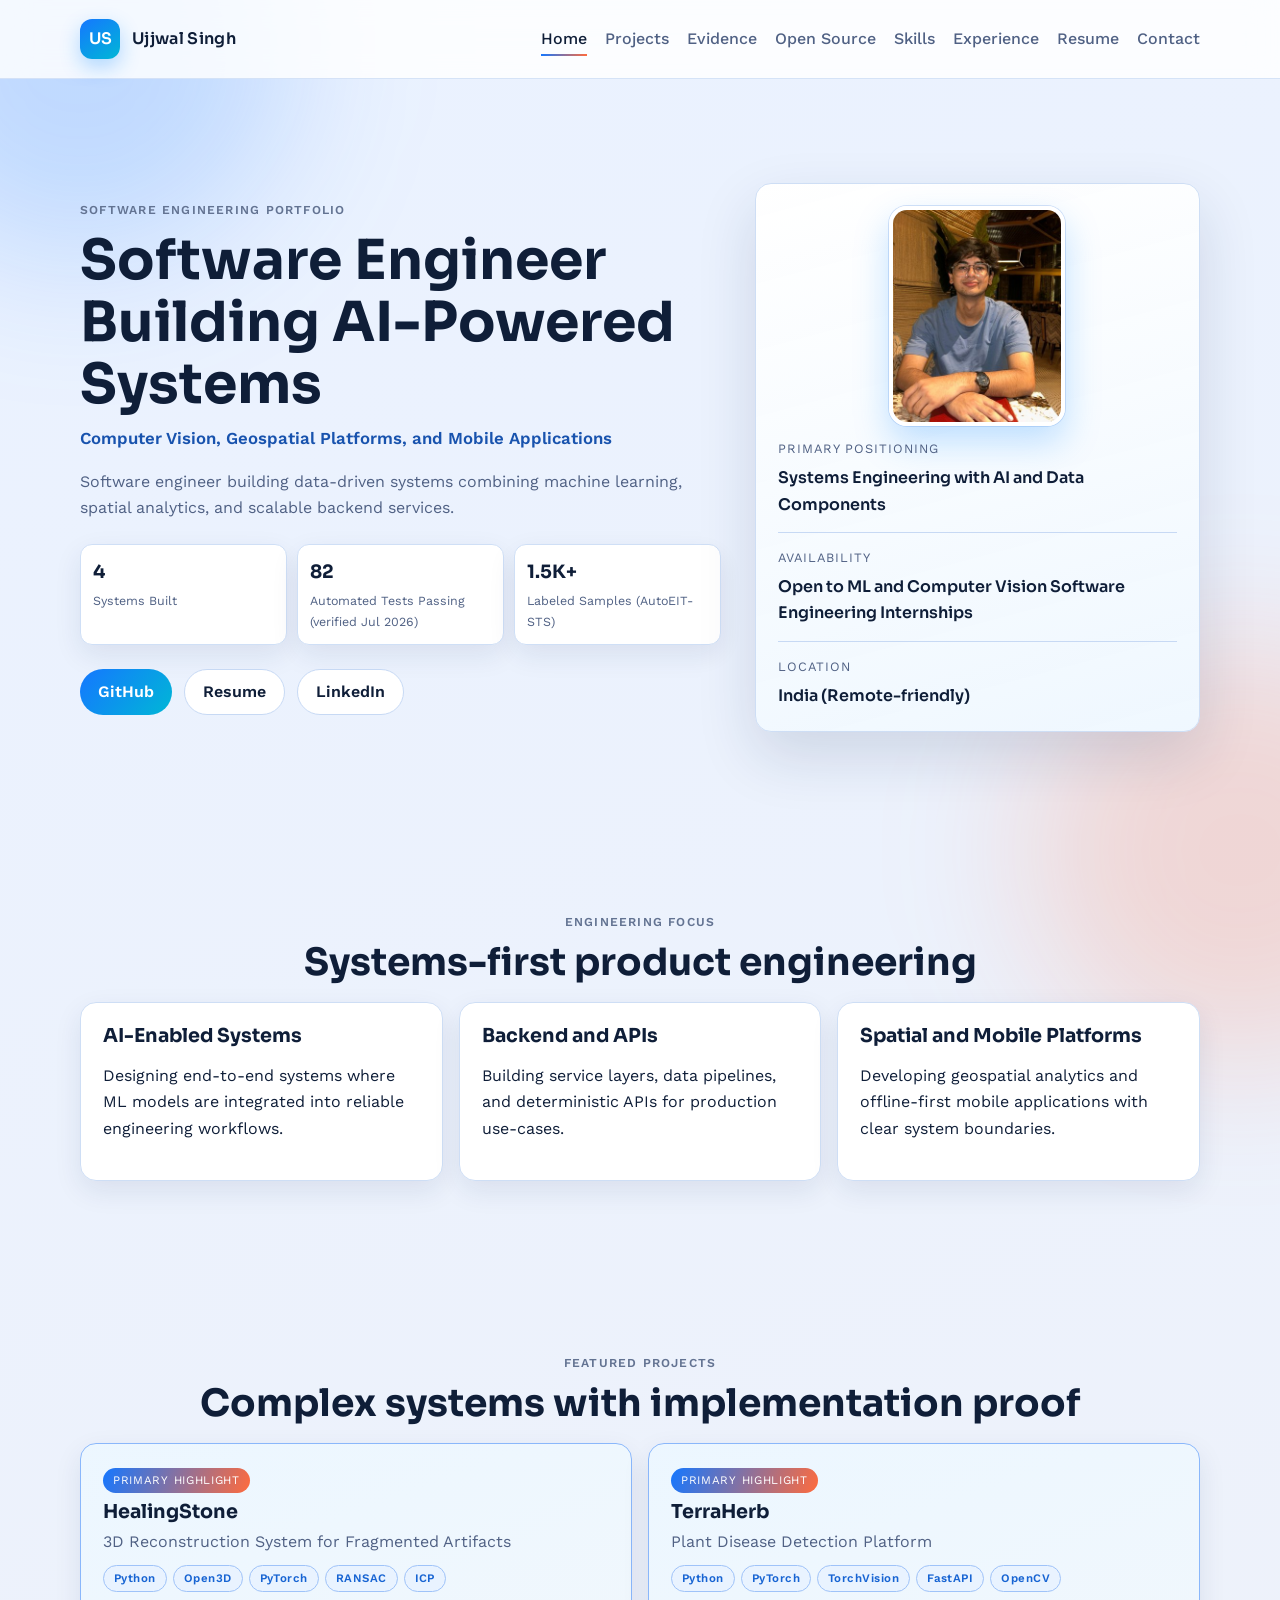
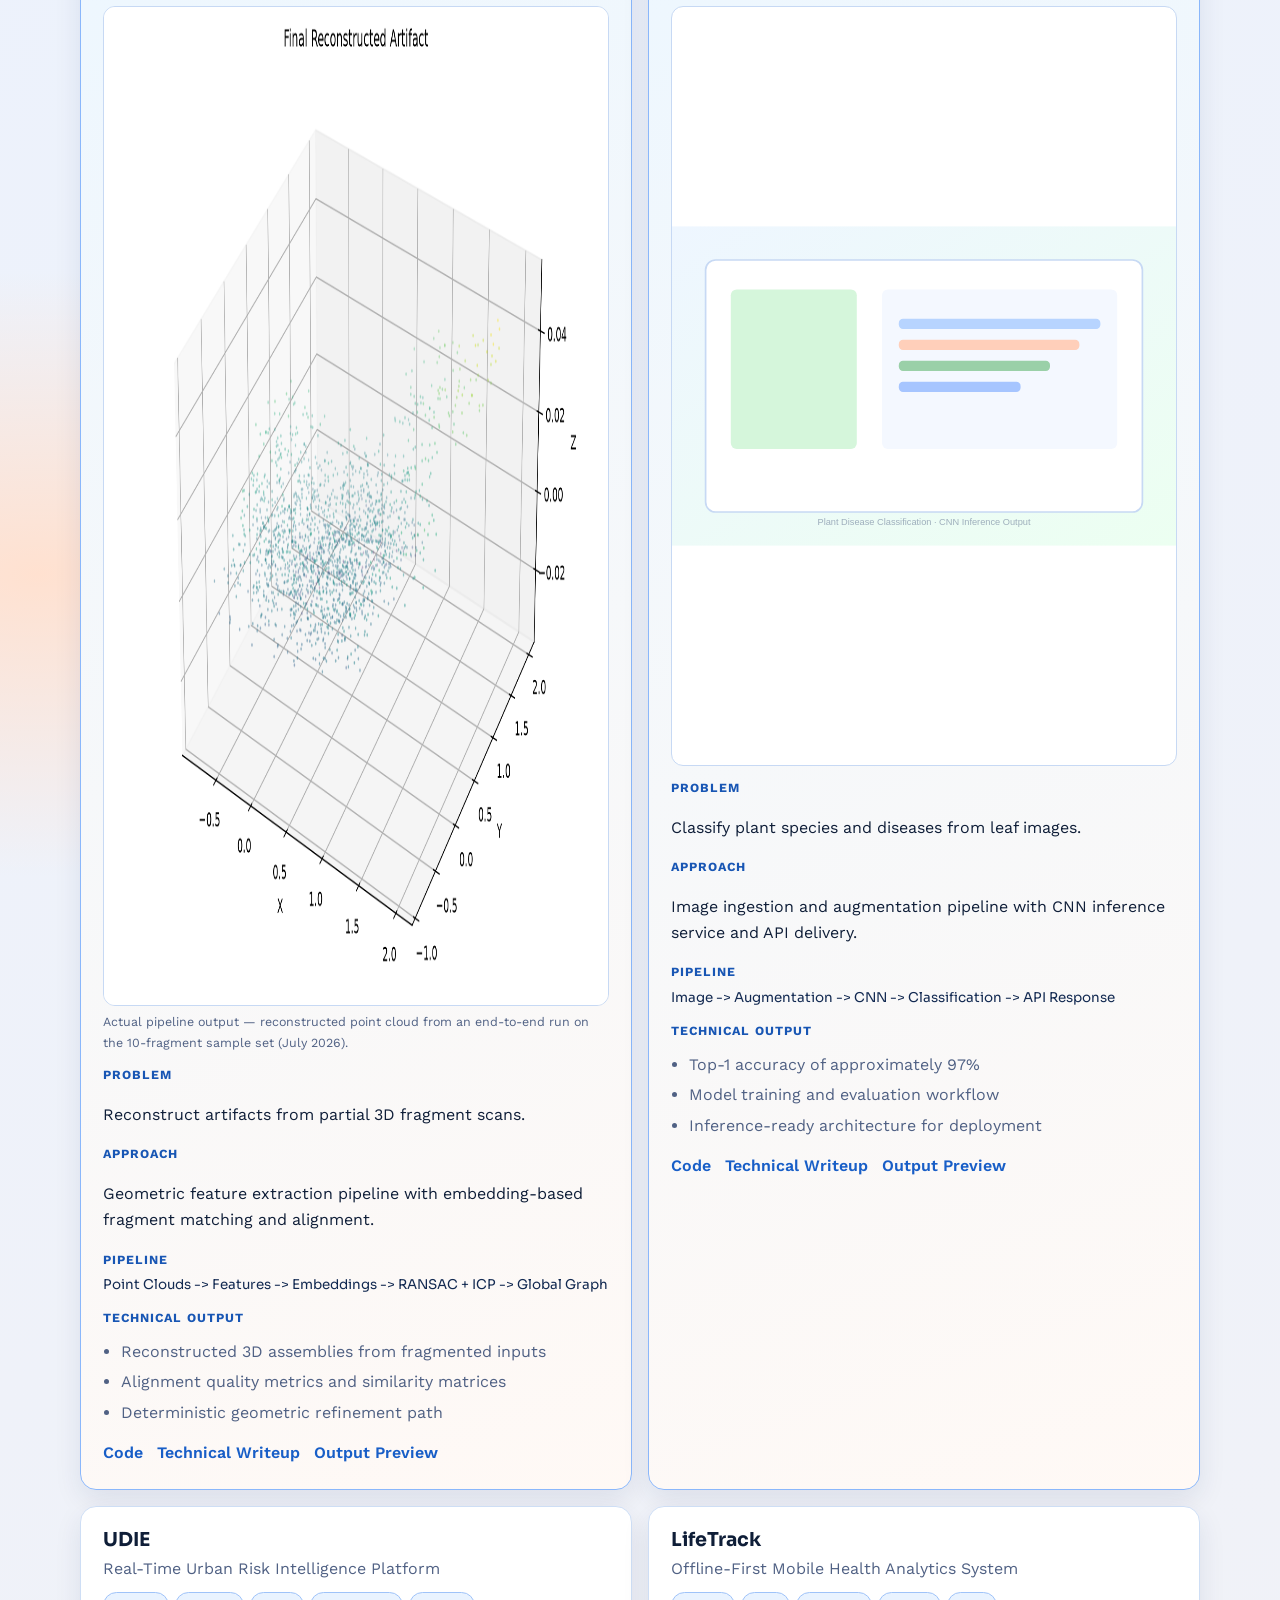
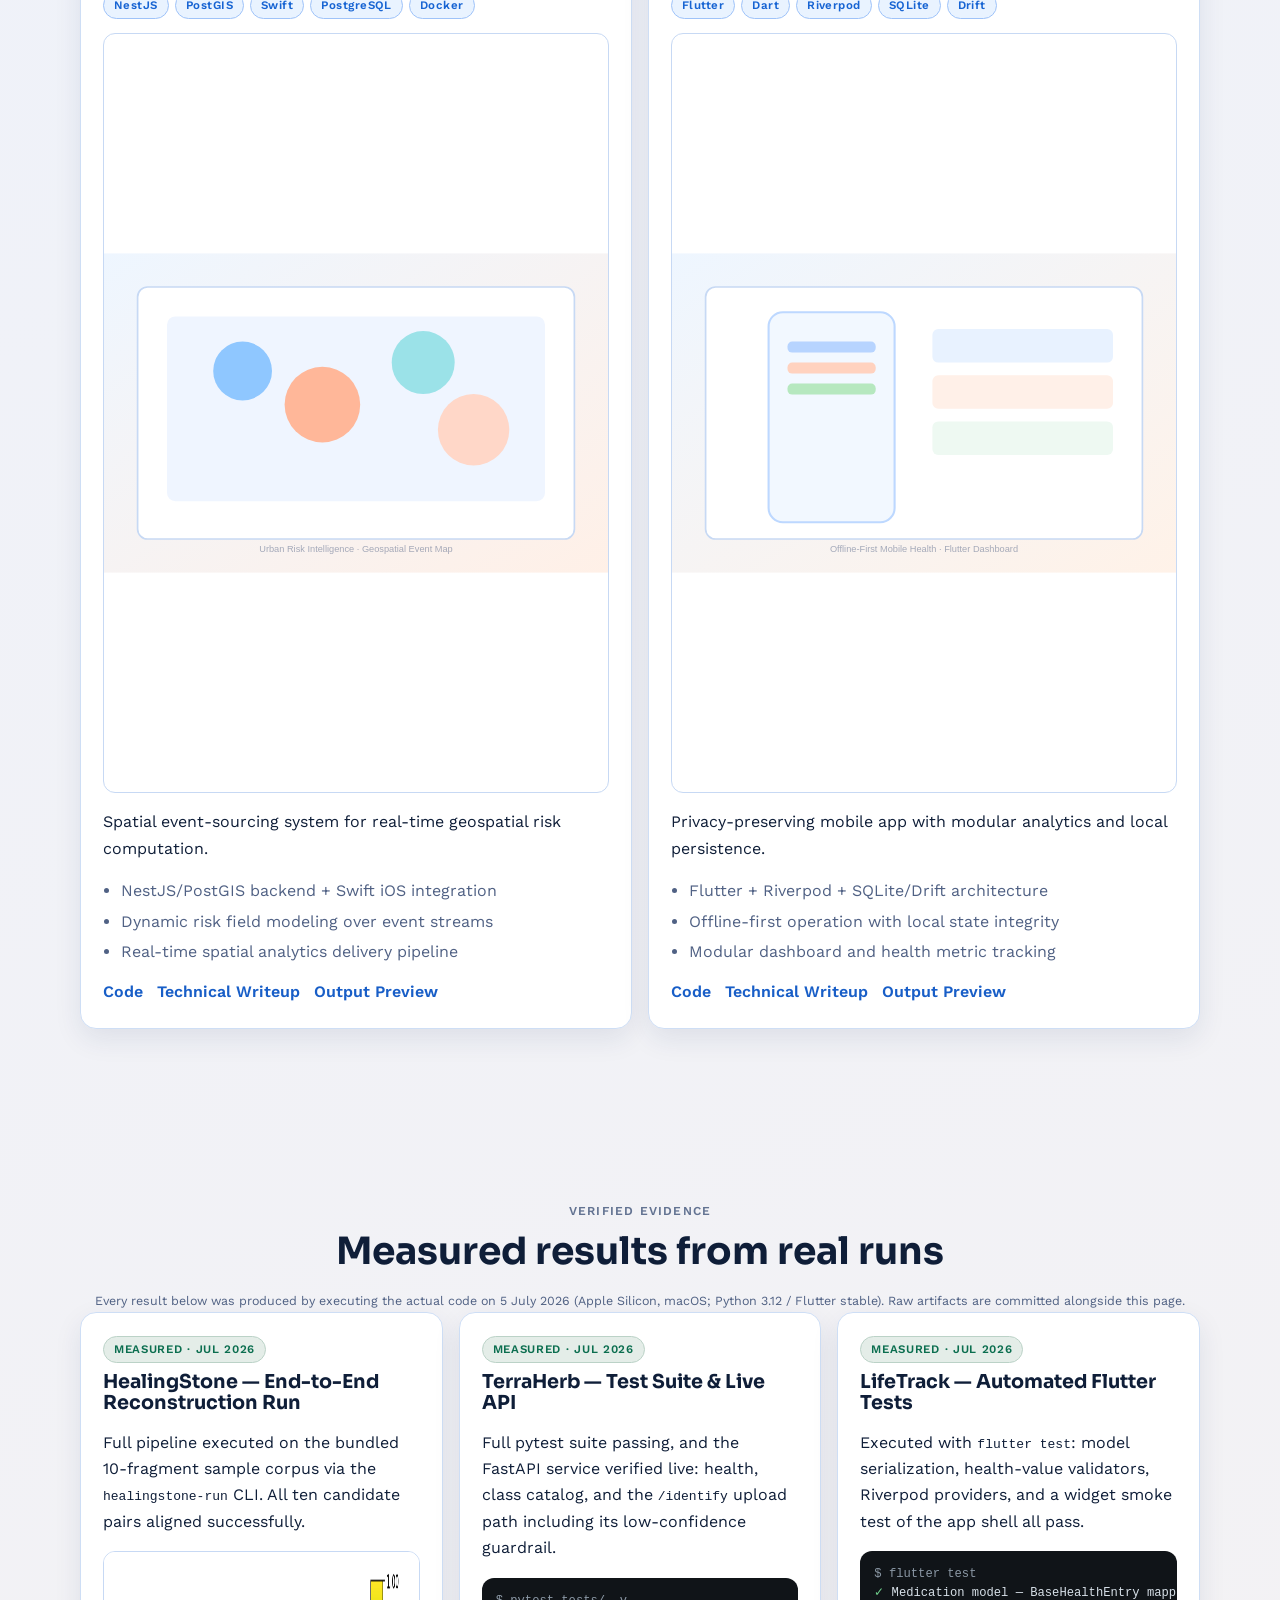
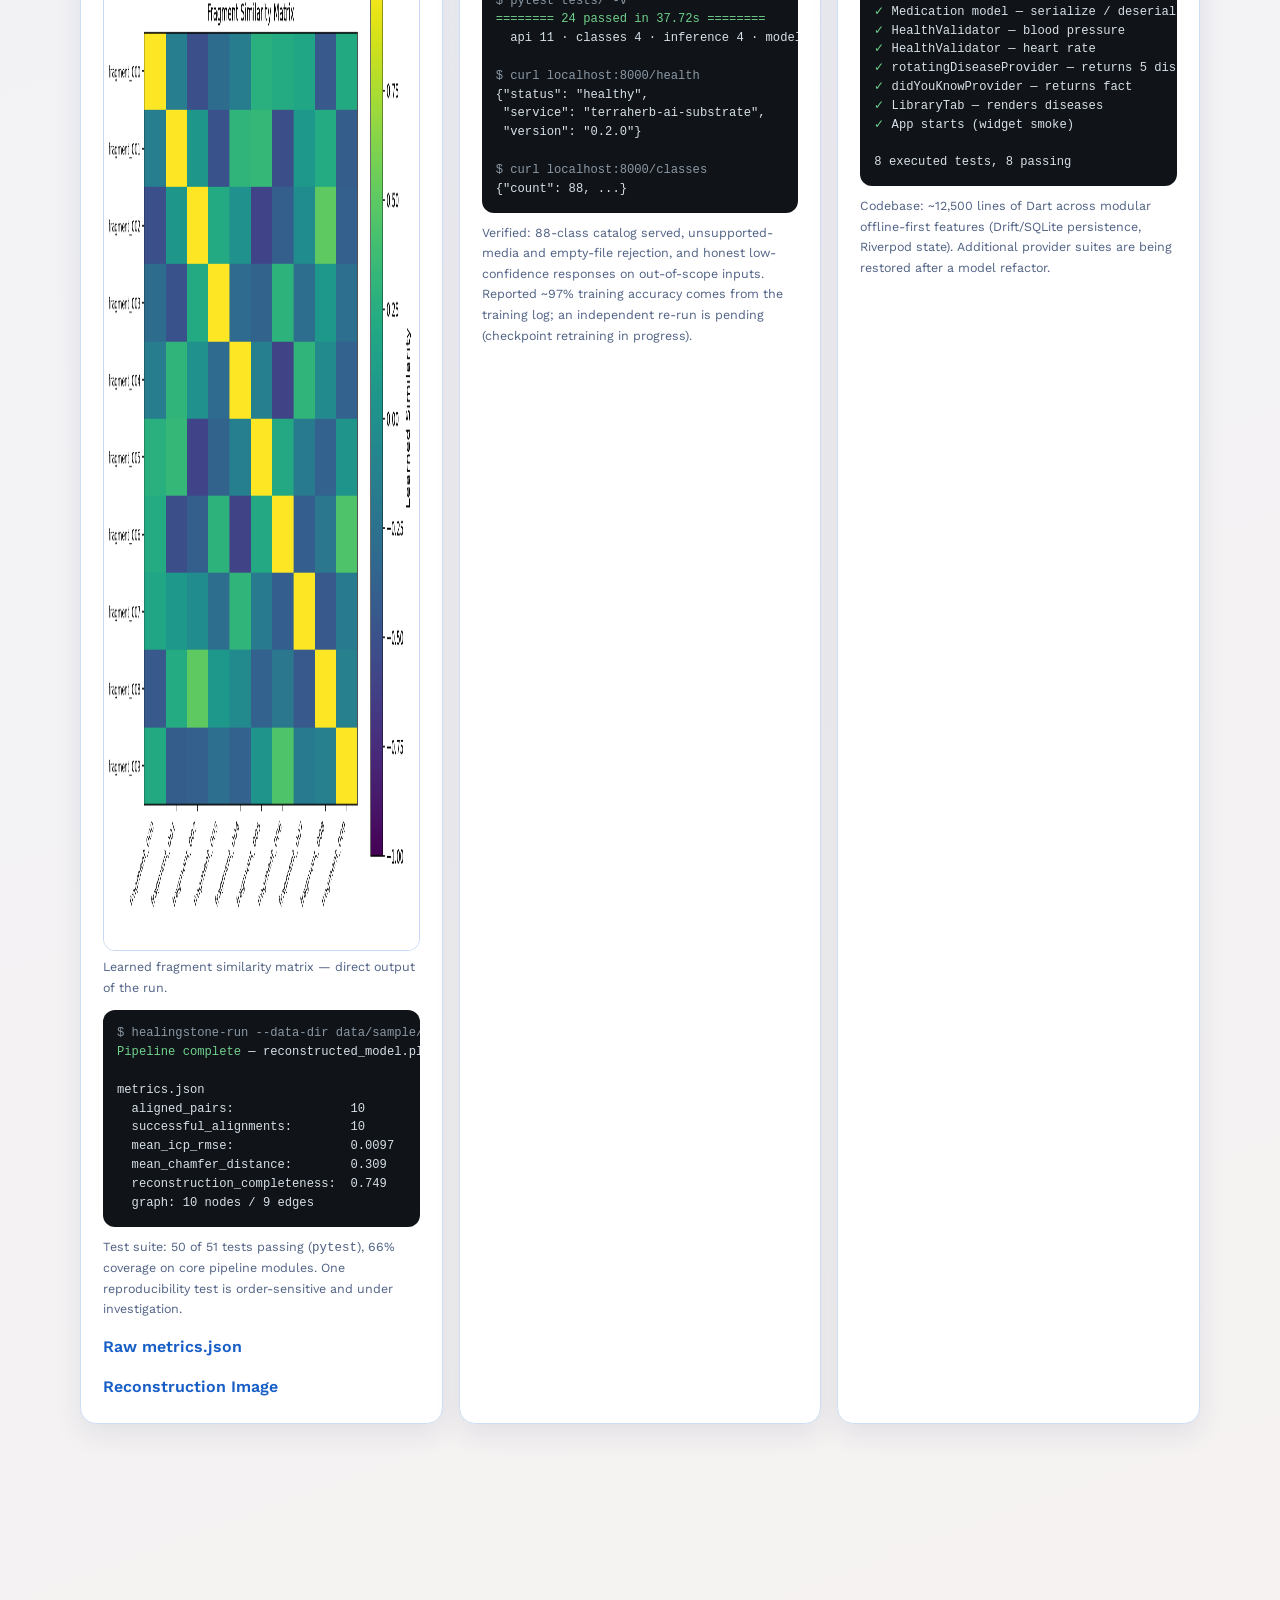
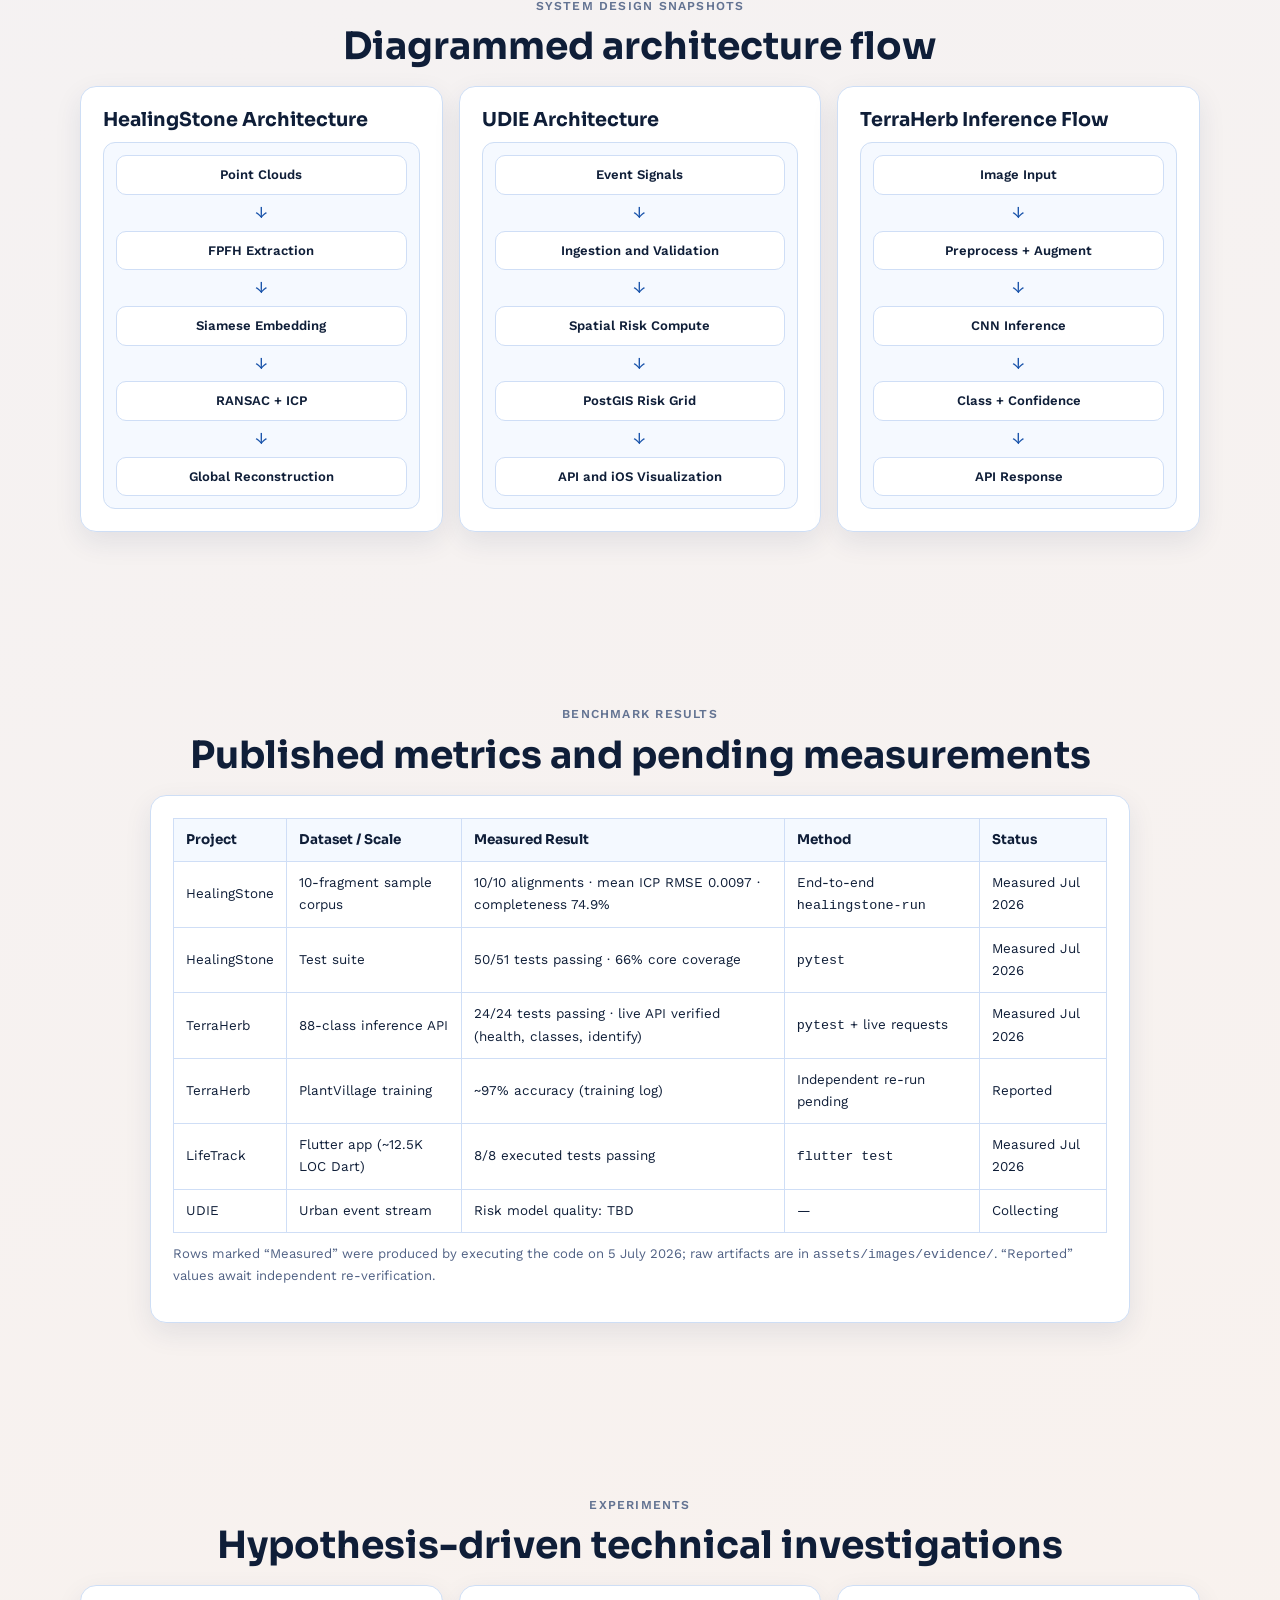
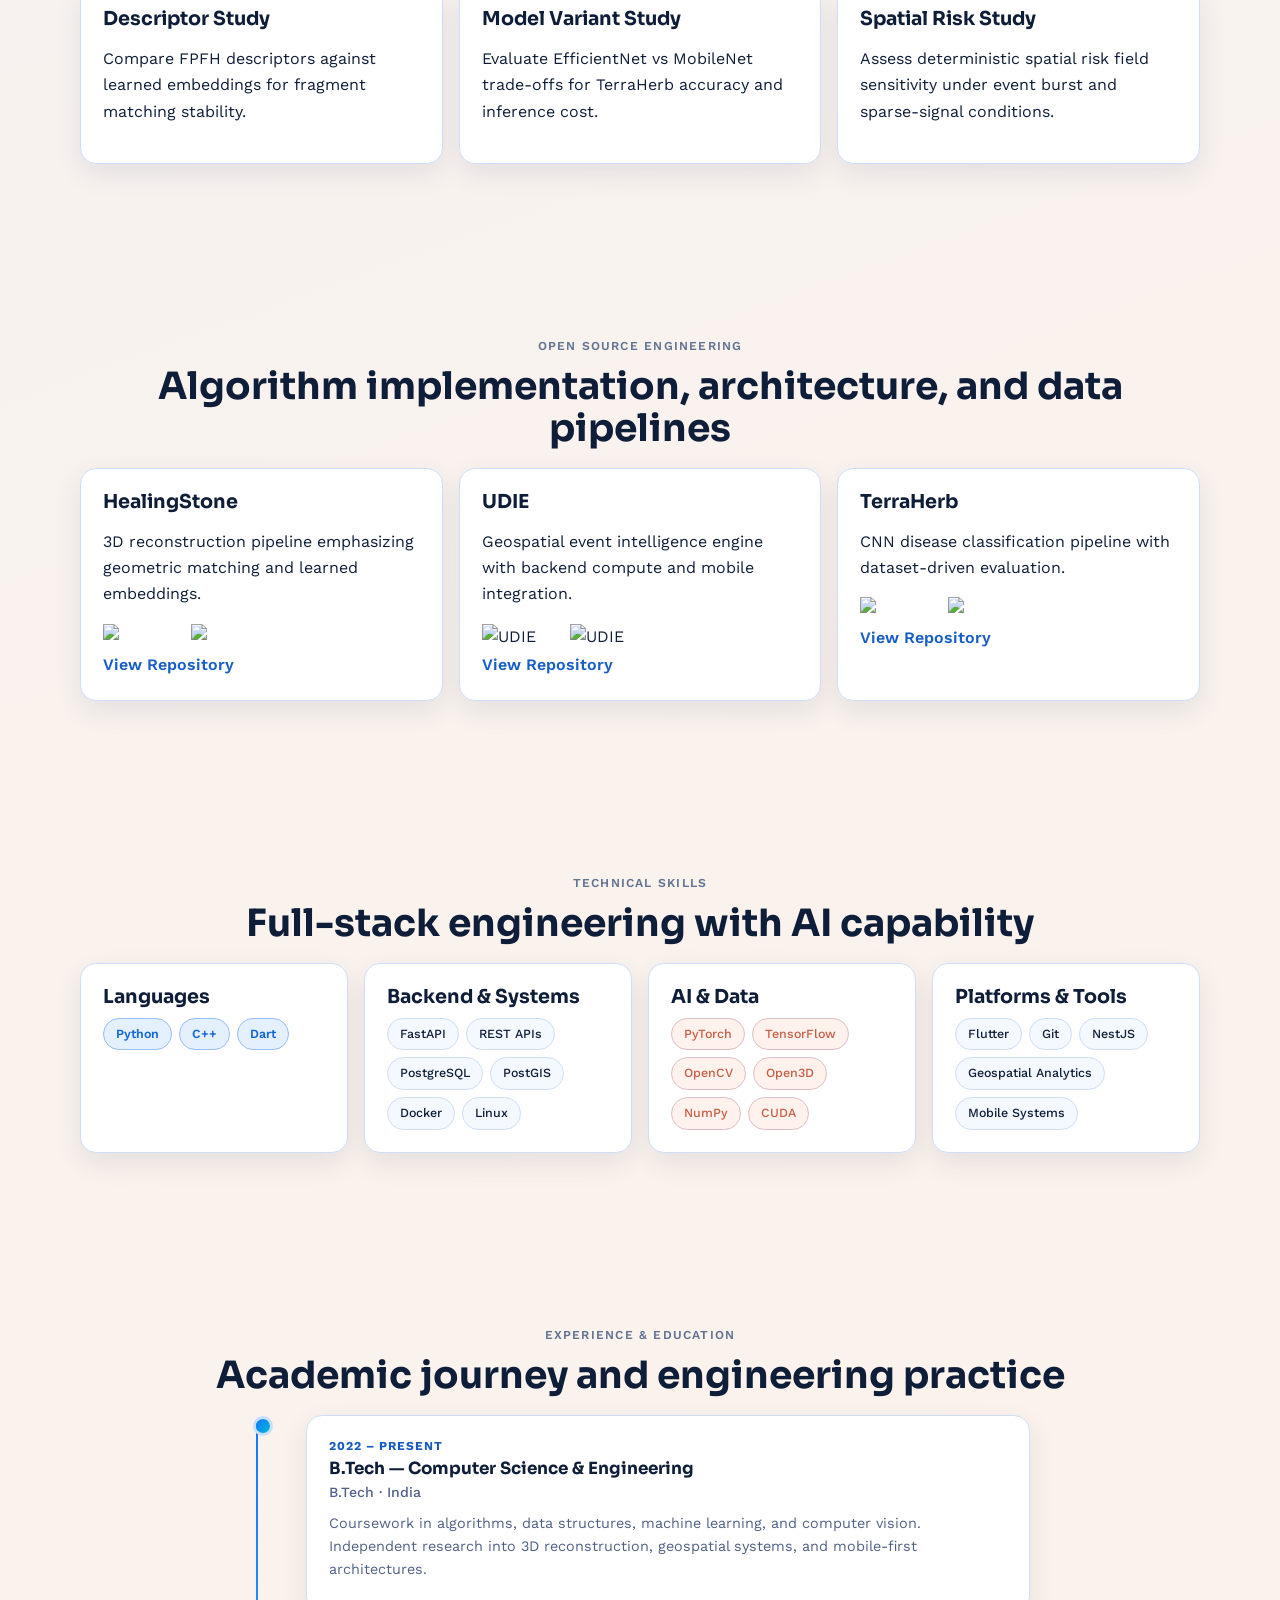
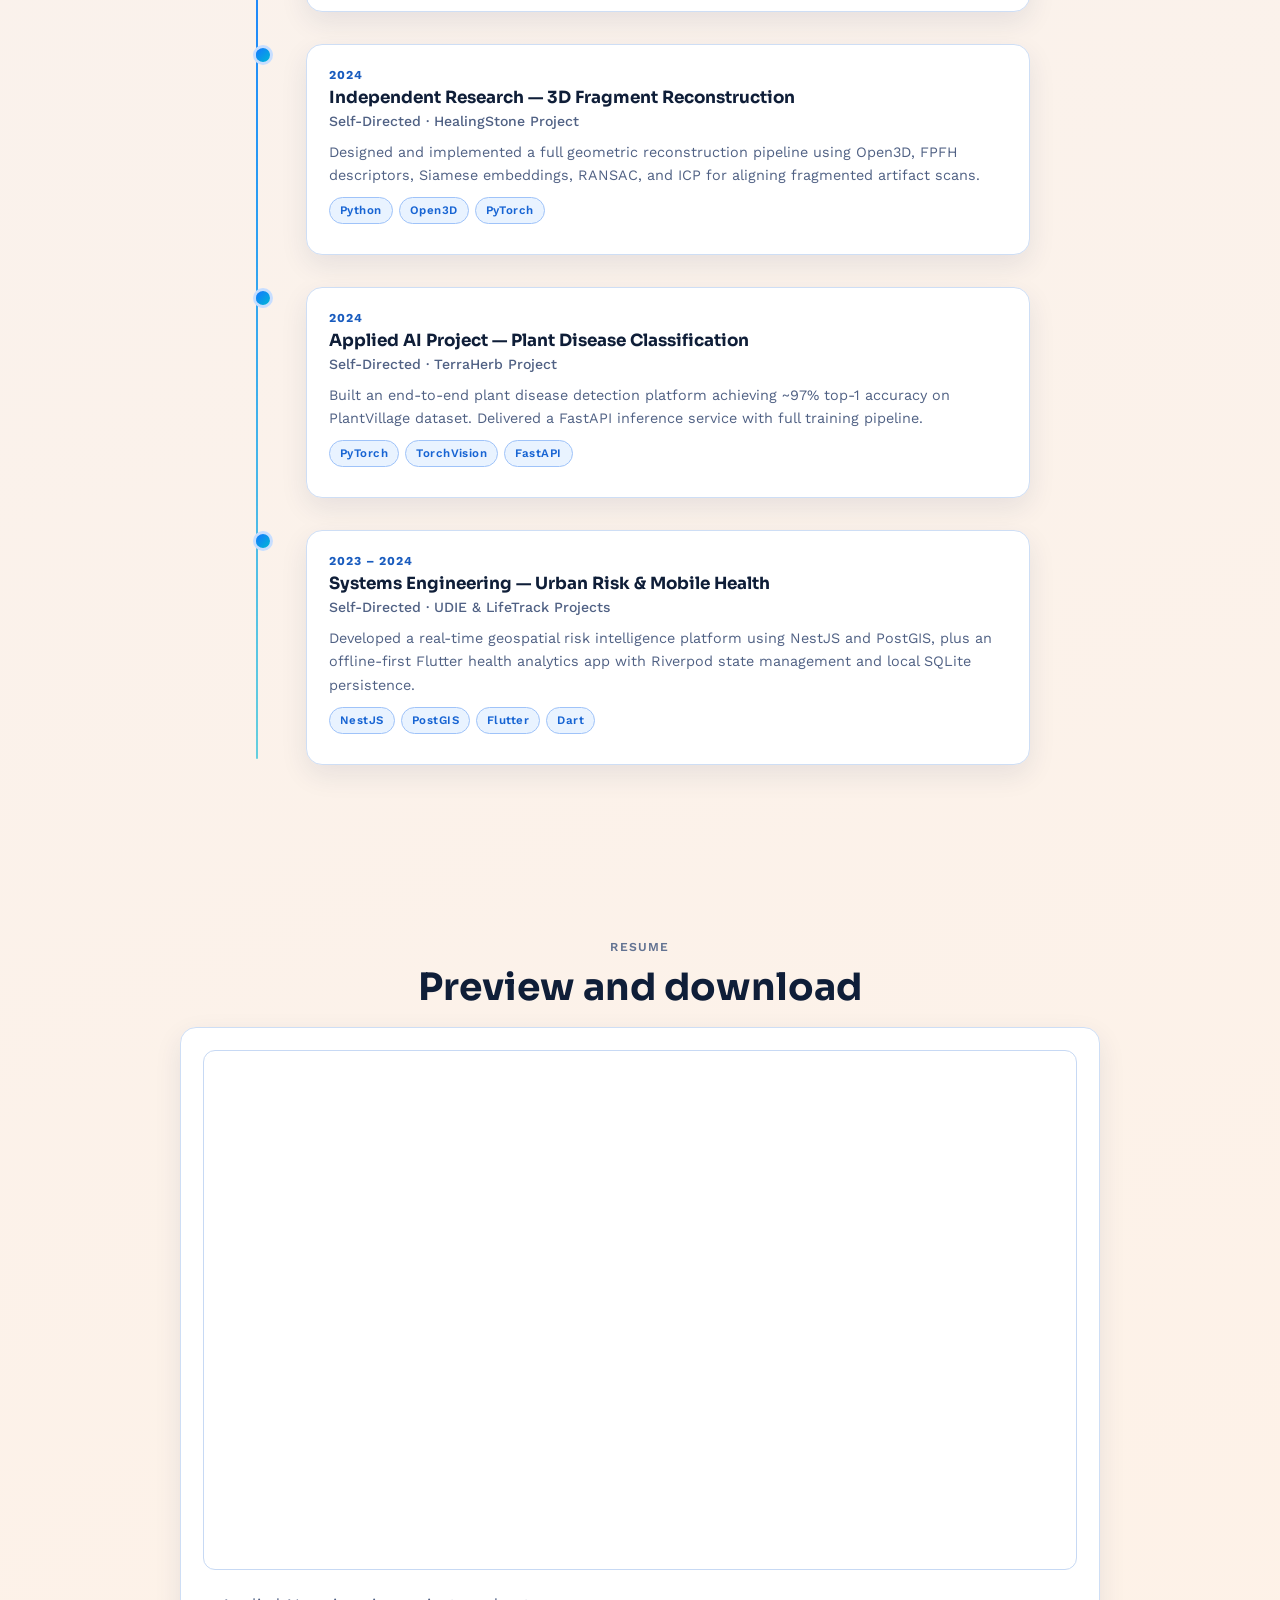
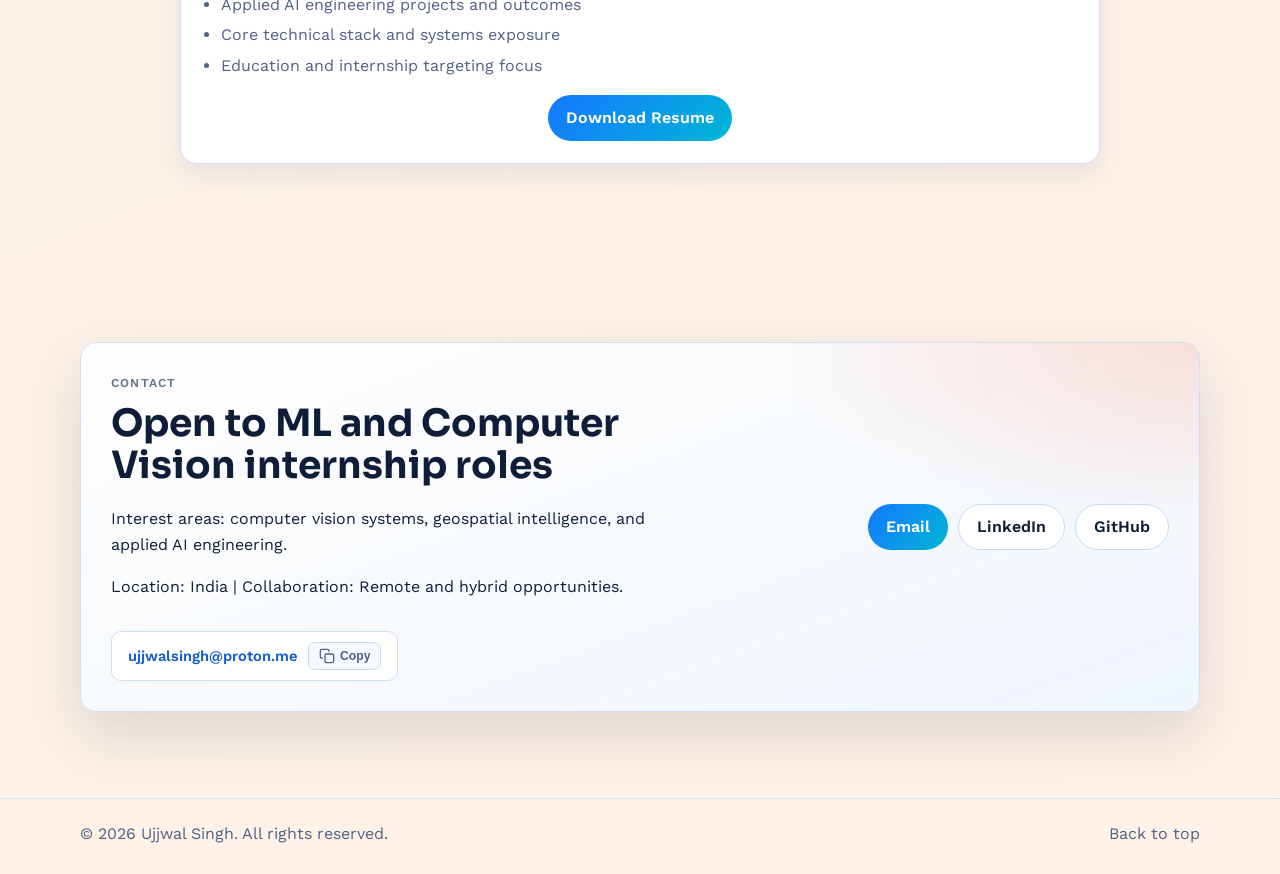
==== commit fca78682: "Add verified evidence section with measured results from TerraHerb, HealingStone, LifeTrack - Real H" ====
--- a/index.html
+++ b/index.html
@@ -39,6 +39,7 @@
         <ul class="menu" id="menuList">
           <li><a href="#home">Home</a></li>
           <li><a href="#projects">Projects</a></li>
+          <li><a href="#evidence">Evidence</a></li>
           <li><a href="#open-source">Open Source</a></li>
           <li><a href="#skills">Skills</a></li>
           <li><a href="#experience">Experience</a></li>
@@ -66,8 +67,8 @@
                 <p class="metric-label">Systems Built</p>
               </article>
               <article class="metric-item">
-                <p class="metric-value">~97%</p>
-                <p class="metric-label">Best Model Accuracy (TerraHerb)</p>
+                <p class="metric-value">82</p>
+                <p class="metric-label">Automated Tests Passing (verified Jul 2026)</p>
               </article>
               <article class="metric-item">
                 <p class="metric-value">1.5K+</p>
@@ -144,7 +145,8 @@
                 <span class="tech-tag">ICP</span>
               </div>
               <figure class="project-visual">
-                <img src="assets/images/healingstone-output.svg" alt="HealingStone output: abstract diagram of two point-cloud fragments being aligned via RANSAC and ICP" loading="lazy" width="1200" height="760" />
+                <img src="assets/images/evidence/final_reconstruction.png" alt="HealingStone actual output: reconstructed 3D point cloud assembled from ten sample fragments" loading="lazy" width="1200" height="1000" />
+                <figcaption>Actual pipeline output — reconstructed point cloud from an end-to-end run on the 10-fragment sample set (July 2026).</figcaption>
               </figure>
               <p class="project-label">Problem</p>
               <p>Reconstruct artifacts from partial 3D fragment scans.</p>
@@ -161,7 +163,7 @@
               <div class="link-row">
                 <a class="project-link" href="https://github.com/fallofpheonix/healingstone" target="_blank" rel="noreferrer">Code</a>
                 <a class="project-link" href="https://github.com/fallofpheonix/healingstone#readme" target="_blank" rel="noreferrer">Technical Writeup</a>
-                <a class="project-link" href="assets/images/healingstone-output.svg" target="_blank" rel="noreferrer">Output Preview</a>
+                <a class="project-link" href="assets/images/evidence/final_reconstruction.png" target="_blank" rel="noreferrer">Output Preview</a>
               </div>
             </article>
 
@@ -253,6 +255,101 @@
         </div>
       </section>
 
+      <section class="section" id="evidence" aria-labelledby="evidence-title">
+        <div class="container">
+          <p class="eyebrow section-center">Verified Evidence</p>
+          <h2 id="evidence-title" class="section-center">Measured results from real runs</h2>
+          <p class="section-center evidence-meta">
+            Every result below was produced by executing the actual code on 5 July 2026 (Apple Silicon, macOS; Python 3.12 / Flutter stable).
+            Raw artifacts are committed alongside this page.
+          </p>
+
+          <div class="cards">
+            <article class="card">
+              <p class="evidence-badge">Measured · Jul 2026</p>
+              <h3>HealingStone — End-to-End Reconstruction Run</h3>
+              <p>
+                Full pipeline executed on the bundled 10-fragment sample corpus via the
+                <code>healingstone-run</code> CLI. All ten candidate pairs aligned successfully.
+              </p>
+              <figure class="project-visual">
+                <img src="assets/images/evidence/similarity_matrix.png" alt="Learned fragment similarity matrix produced by the HealingStone run" loading="lazy" width="1200" height="1000" />
+                <figcaption>Learned fragment similarity matrix — direct output of the run.</figcaption>
+              </figure>
+              <div class="evidence-term" role="img" aria-label="HealingStone metrics.json excerpt"><span class="term-dim">$ healingstone-run --data-dir data/sample/3d</span>
+<span class="term-ok">Pipeline complete</span> — reconstructed_model.ply (1,859 points)
+
+metrics.json
+  aligned_pairs:                10
+  successful_alignments:        10
+  mean_icp_rmse:                0.0097
+  mean_chamfer_distance:        0.309
+  reconstruction_completeness:  0.749
+  graph: 10 nodes / 9 edges</div>
+              <p class="evidence-meta">
+                Test suite: 50 of 51 tests passing (<code>pytest</code>), 66% coverage on core pipeline modules.
+                One reproducibility test is order-sensitive and under investigation.
+              </p>
+              <div class="link-row">
+                <a class="project-link" href="assets/images/evidence/healingstone-metrics.json" target="_blank" rel="noreferrer">Raw metrics.json</a>
+                <a class="project-link" href="assets/images/evidence/final_reconstruction.png" target="_blank" rel="noreferrer">Reconstruction Image</a>
+              </div>
+            </article>
+
+            <article class="card">
+              <p class="evidence-badge">Measured · Jul 2026</p>
+              <h3>TerraHerb — Test Suite &amp; Live API</h3>
+              <p>
+                Full pytest suite passing, and the FastAPI service verified live: health, class
+                catalog, and the <code>/identify</code> upload path including its low-confidence guardrail.
+              </p>
+              <div class="evidence-term" role="img" aria-label="TerraHerb pytest and API output"><span class="term-dim">$ pytest tests/ -v</span>
+<span class="term-ok">======== 24 passed in 37.72s ========</span>
+  api 11 · classes 4 · inference 4 · model 5
+
+<span class="term-dim">$ curl localhost:8000/health</span>
+{"status": "healthy",
+ "service": "terraherb-ai-substrate",
+ "version": "0.2.0"}
+
+<span class="term-dim">$ curl localhost:8000/classes</span>
+{"count": 88, ...}</div>
+              <p class="evidence-meta">
+                Verified: 88-class catalog served, unsupported-media and empty-file rejection,
+                and honest low-confidence responses on out-of-scope inputs. Reported ~97% training
+                accuracy comes from the training log; an independent re-run is pending (checkpoint
+                retraining in progress).
+              </p>
+            </article>
+
+            <article class="card">
+              <p class="evidence-badge">Measured · Jul 2026</p>
+              <h3>LifeTrack — Automated Flutter Tests</h3>
+              <p>
+                Executed with <code>flutter test</code>: model serialization, health-value validators,
+                Riverpod providers, and a widget smoke test of the app shell all pass.
+              </p>
+              <div class="evidence-term" role="img" aria-label="LifeTrack flutter test output"><span class="term-dim">$ flutter test</span>
+<span class="term-ok">✓</span> Medication model — BaseHealthEntry mapping
+<span class="term-ok">✓</span> Medication model — serialize / deserialize
+<span class="term-ok">✓</span> HealthValidator — blood pressure
+<span class="term-ok">✓</span> HealthValidator — heart rate
+<span class="term-ok">✓</span> rotatingDiseaseProvider — returns 5 diseases
+<span class="term-ok">✓</span> didYouKnowProvider — returns fact
+<span class="term-ok">✓</span> LibraryTab — renders diseases
+<span class="term-ok">✓</span> App starts (widget smoke)
+
+8 executed tests, 8 passing</div>
+              <p class="evidence-meta">
+                Codebase: ~12,500 lines of Dart across modular offline-first features
+                (Drift/SQLite persistence, Riverpod state). Additional provider suites are being
+                restored after a model refactor.
+              </p>
+            </article>
+          </div>
+        </div>
+      </section>
+
       <section class="section" id="architecture" aria-labelledby="architecture-title">
         <div class="container">
           <p class="eyebrow section-center">System Design Snapshots</p>
@@ -316,44 +413,58 @@
                   <tr>
                     <th>Project</th>
                     <th>Dataset / Scale</th>
-                    <th>Quality Metric</th>
-                    <th>Latency</th>
+                    <th>Measured Result</th>
+                    <th>Method</th>
                     <th>Status</th>
                   </tr>
                 </thead>
                 <tbody>
                   <tr>
-                    <td>TerraHerb</td>
-                    <td>PlantVillage</td>
-                    <td>Accuracy ~97%</td>
-                    <td>TBD</td>
-                    <td>Published</td>
+                    <td>HealingStone</td>
+                    <td>10-fragment sample corpus</td>
+                    <td>10/10 alignments · mean ICP RMSE 0.0097 · completeness 74.9%</td>
+                    <td>End-to-end <code>healingstone-run</code></td>
+                    <td>Measured Jul 2026</td>
                   </tr>
                   <tr>
                     <td>HealingStone</td>
-                    <td>Fragment point-cloud corpus</td>
-                    <td>Alignment metric: TBD</td>
-                    <td>TBD</td>
-                    <td>Collecting</td>
+                    <td>Test suite</td>
+                    <td>50/51 tests passing · 66% core coverage</td>
+                    <td><code>pytest</code></td>
+                    <td>Measured Jul 2026</td>
+                  </tr>
+                  <tr>
+                    <td>TerraHerb</td>
+                    <td>88-class inference API</td>
+                    <td>24/24 tests passing · live API verified (health, classes, identify)</td>
+                    <td><code>pytest</code> + live requests</td>
+                    <td>Measured Jul 2026</td>
+                  </tr>
+                  <tr>
+                    <td>TerraHerb</td>
+                    <td>PlantVillage training</td>
+                    <td>~97% accuracy (training log)</td>
+                    <td>Independent re-run pending</td>
+                    <td>Reported</td>
+                  </tr>
+                  <tr>
+                    <td>LifeTrack</td>
+                    <td>Flutter app (~12.5K LOC Dart)</td>
+                    <td>8/8 executed tests passing</td>
+                    <td><code>flutter test</code></td>
+                    <td>Measured Jul 2026</td>
                   </tr>
                   <tr>
                     <td>UDIE</td>
                     <td>Urban event stream</td>
                     <td>Risk model quality: TBD</td>
-                    <td>TBD</td>
-                    <td>Collecting</td>
-                  </tr>
-                  <tr>
-                    <td>LifeTrack</td>
-                    <td>Local health records</td>
-                    <td>Offline sync integrity: TBD</td>
-                    <td>TBD</td>
+                    <td>—</td>
                     <td>Collecting</td>
                   </tr>
                 </tbody>
               </table>
             </div>
-            <p class="benchmark-note">Use real measured values for latency, precision, recall, and throughput before interview rounds.</p>
+            <p class="benchmark-note">Rows marked “Measured” were produced by executing the code on 5 July 2026; raw artifacts are in <code>assets/images/evidence/</code>. “Reported” values await independent re-verification.</p>
           </div>
         </div>
       </section>
--- a/assets/css/styles.css
+++ b/assets/css/styles.css
@@ -964,3 +964,47 @@
     scroll-behavior: auto;
   }
 }
+
+/* Verified evidence section */
+.evidence-badge {
+  display: inline-flex;
+  align-items: center;
+  gap: 6px;
+  margin: 0 0 8px;
+  padding: 3px 10px;
+  border-radius: 999px;
+  font-size: 0.72rem;
+  font-weight: 600;
+  letter-spacing: 0.06em;
+  text-transform: uppercase;
+  color: #0b6e4f;
+  background: color-mix(in oklab, #0b6e4f 12%, #fff);
+  border: 1px solid color-mix(in oklab, #0b6e4f 30%, #fff);
+}
+
+.evidence-term {
+  margin: 12px 0 0;
+  padding: 14px;
+  border-radius: 12px;
+  background: #101418;
+  color: #d7e0e8;
+  font-family: ui-monospace, "SF Mono", Menlo, monospace;
+  font-size: 0.76rem;
+  line-height: 1.55;
+  overflow-x: auto;
+  white-space: pre;
+}
+
+.evidence-term .term-ok {
+  color: #6fd08c;
+}
+
+.evidence-term .term-dim {
+  color: #8b98a5;
+}
+
+.evidence-meta {
+  margin: 10px 0 0;
+  font-size: 0.78rem;
+  color: var(--muted);
+}
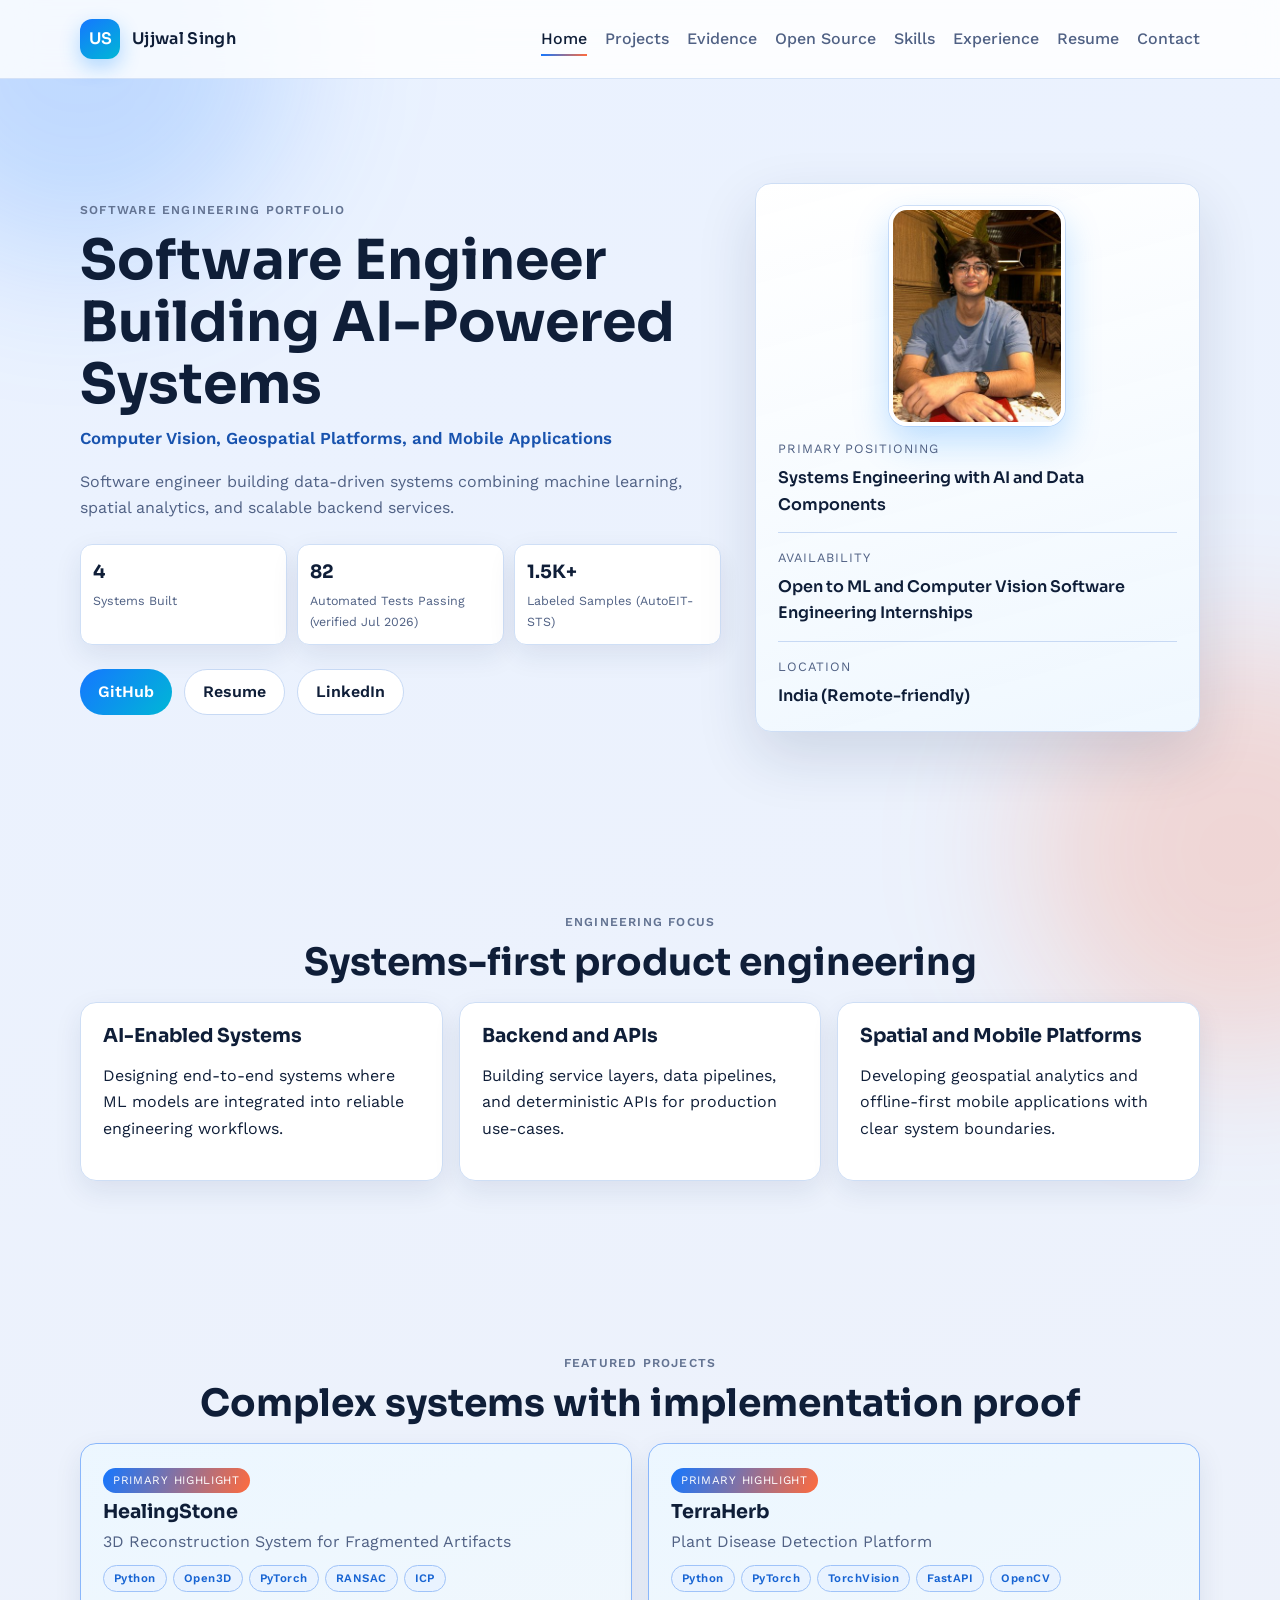
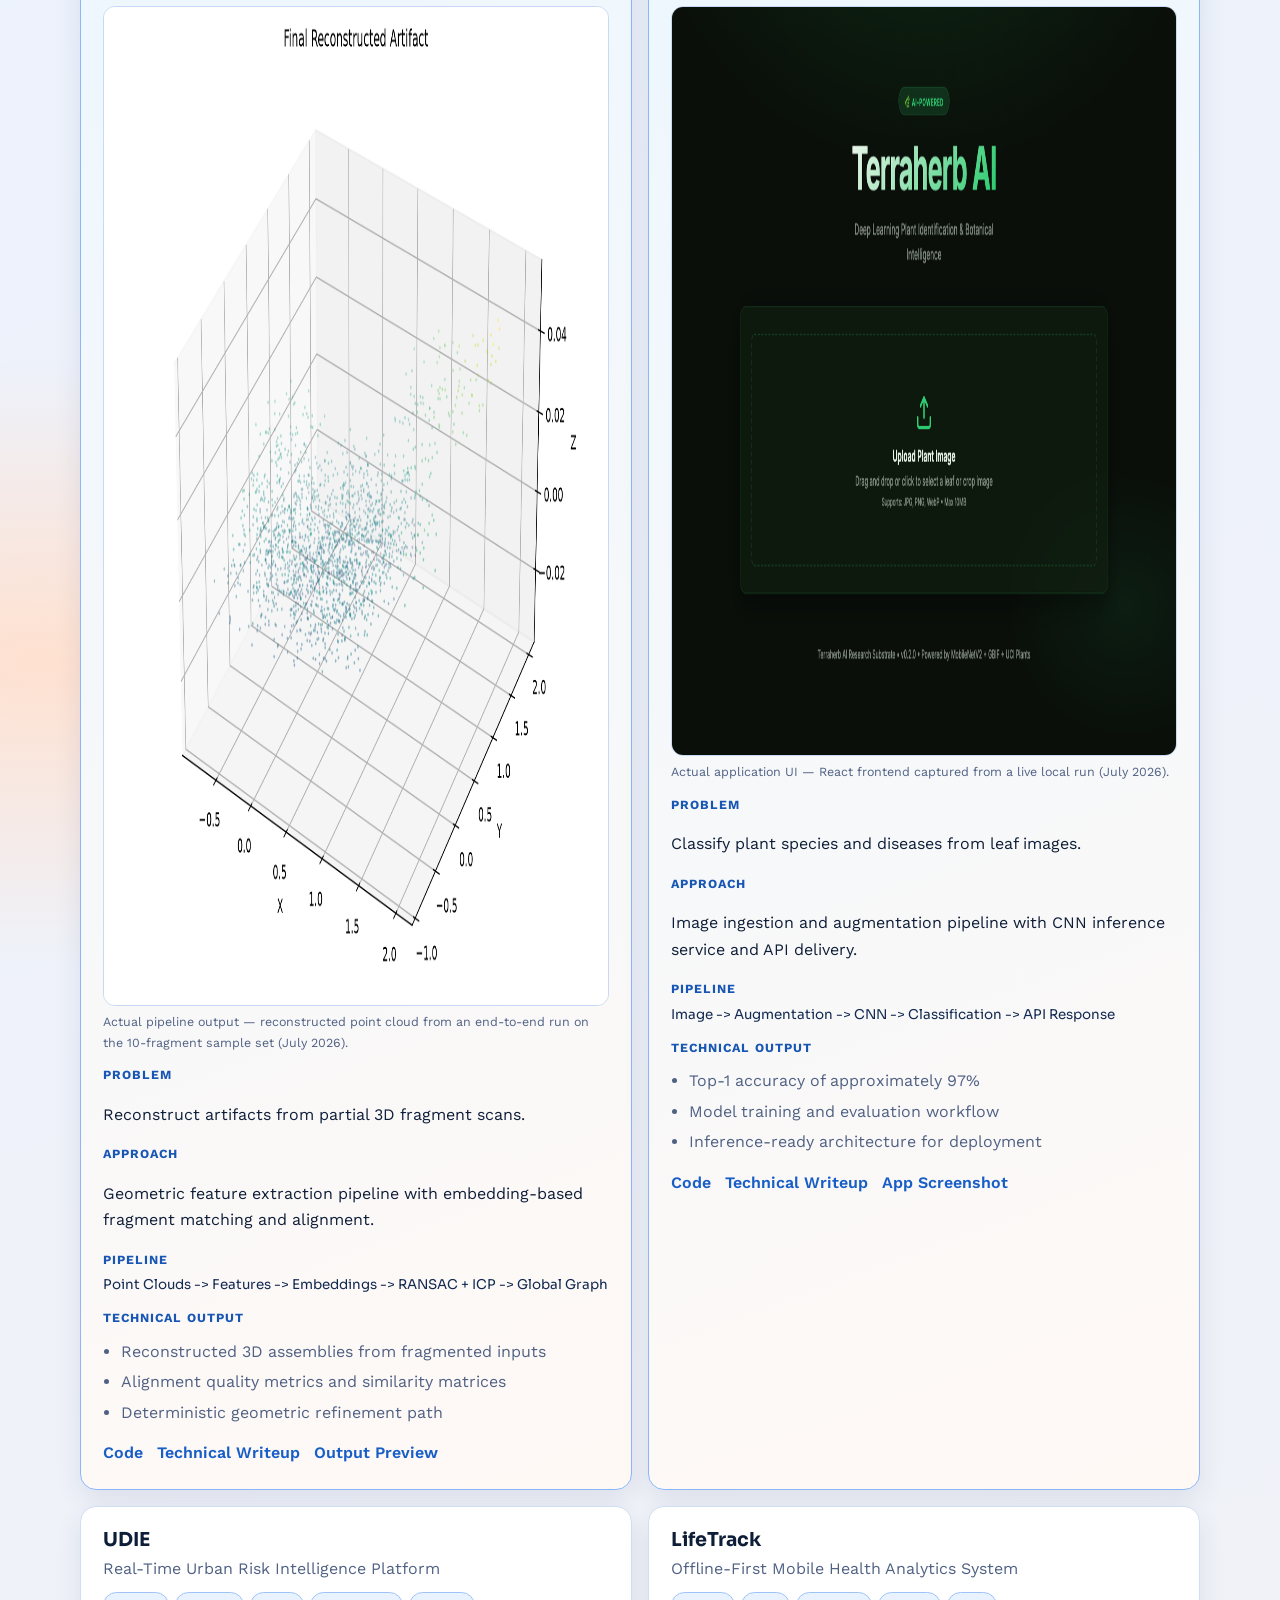
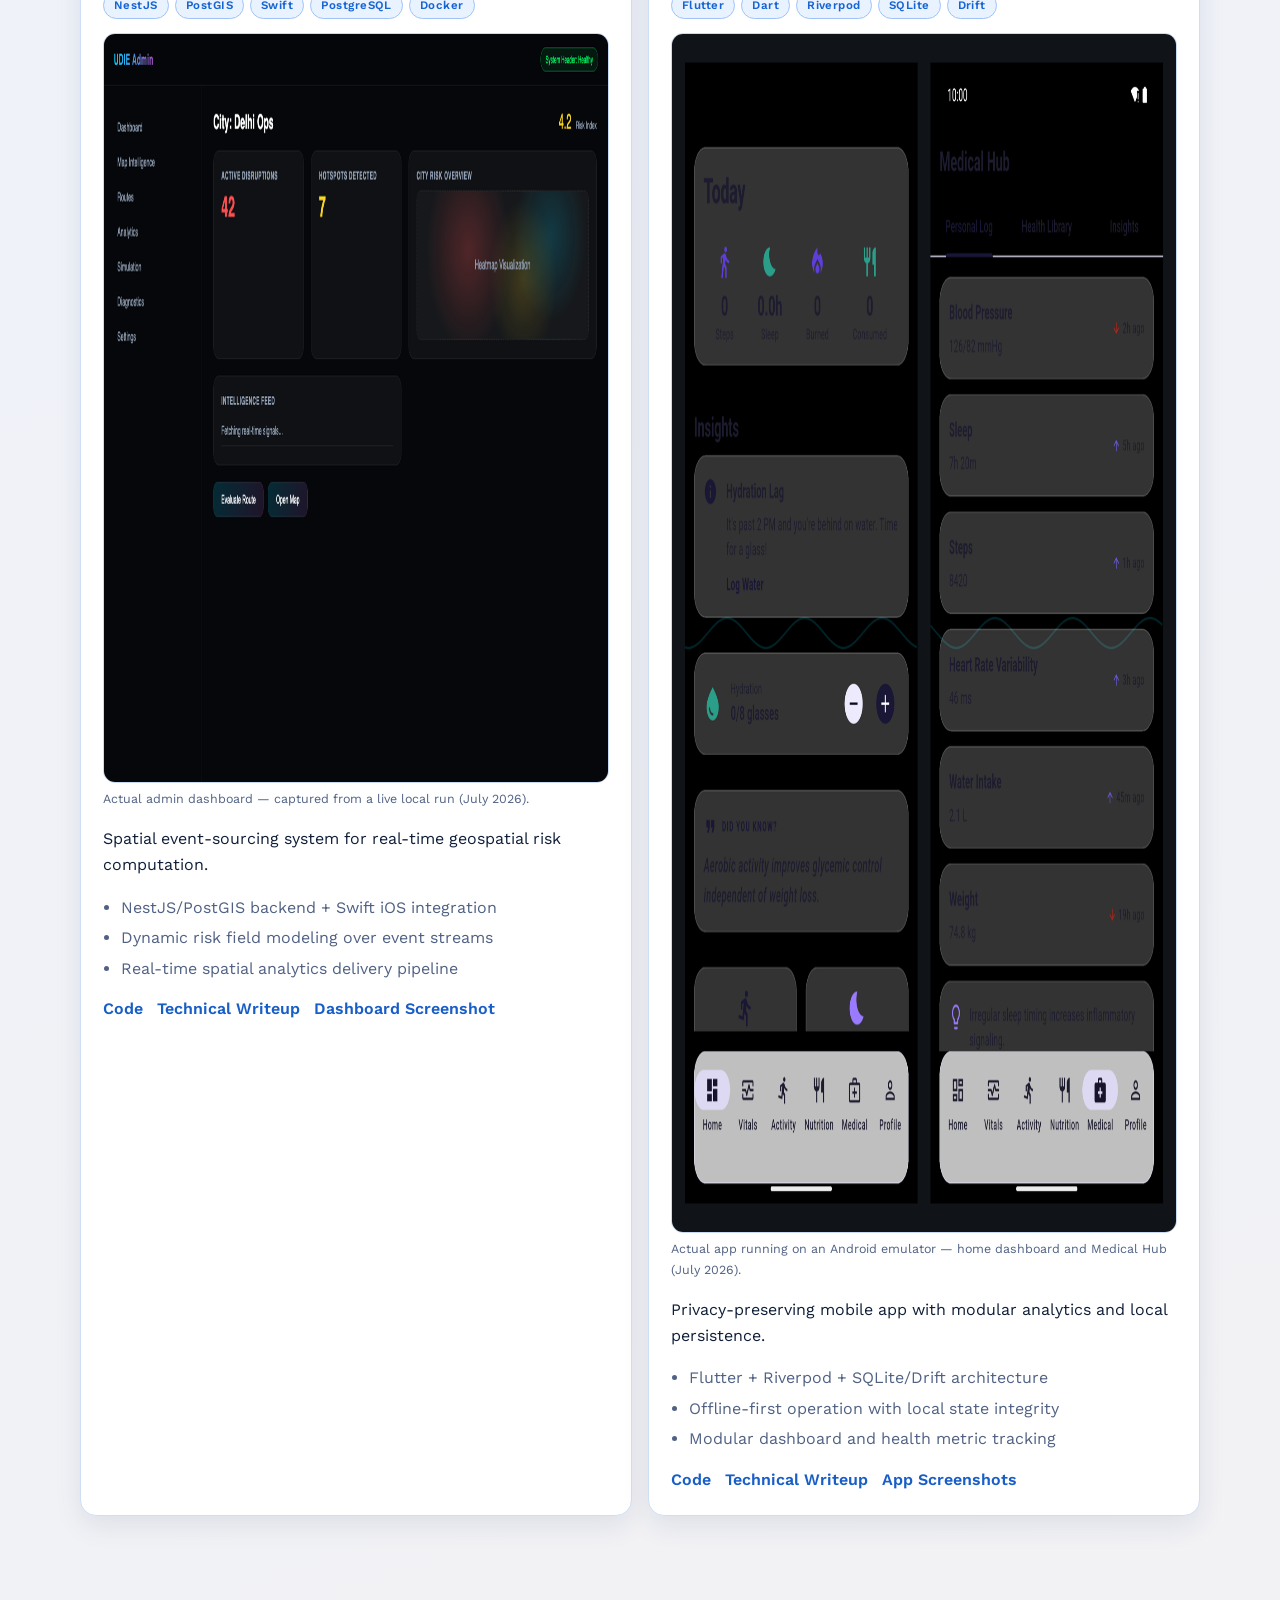
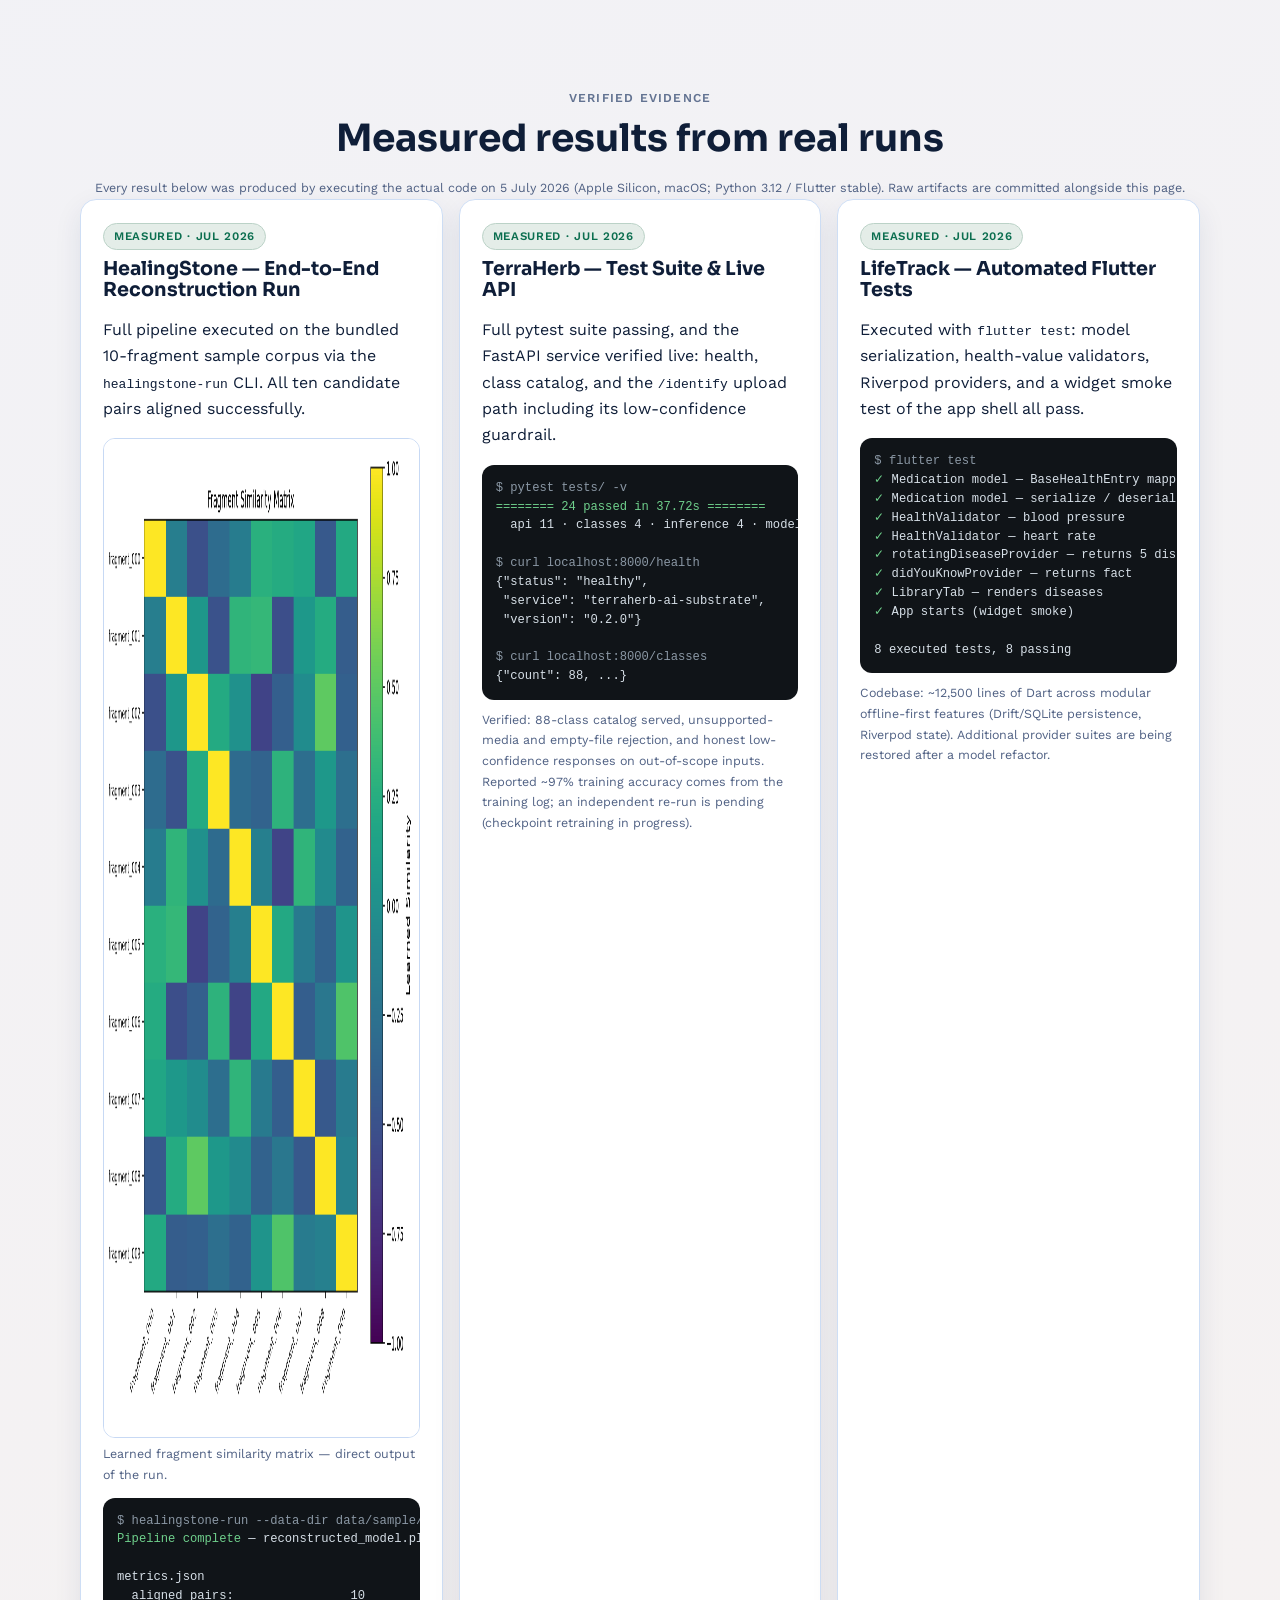
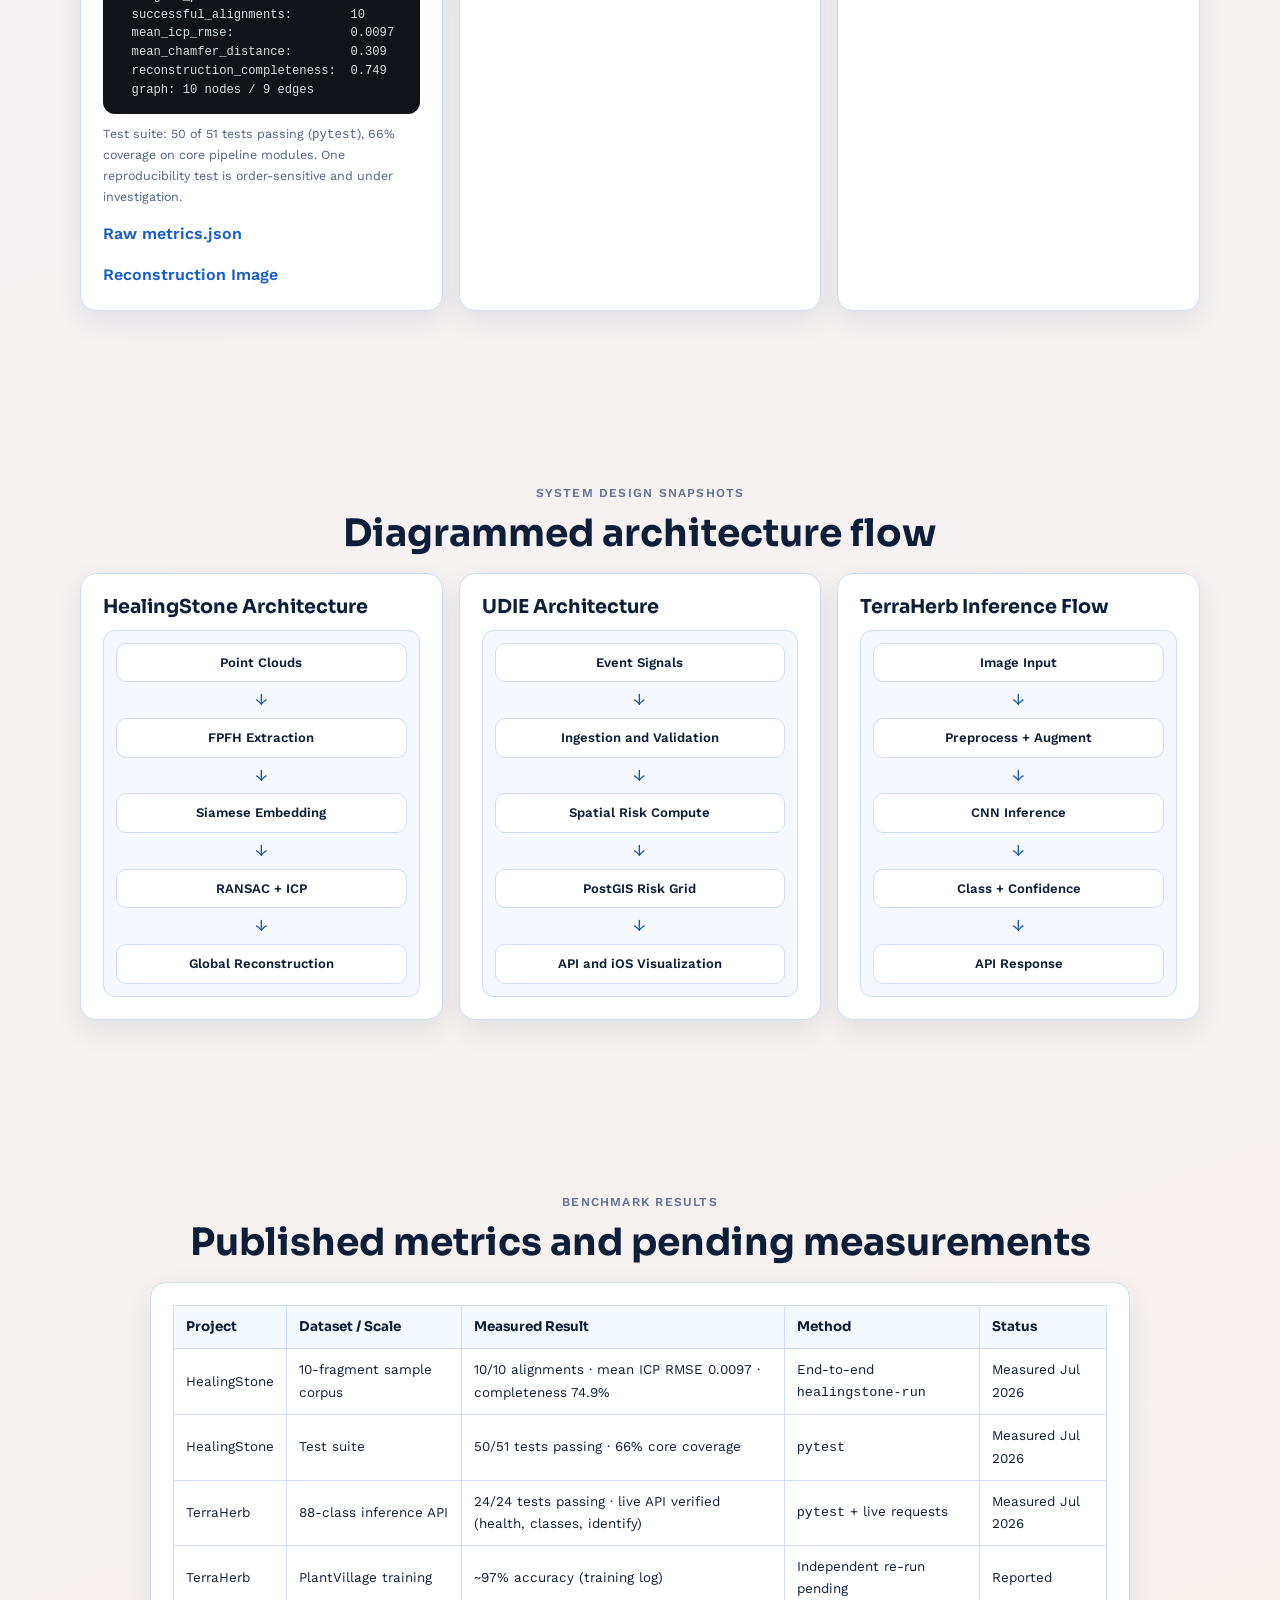
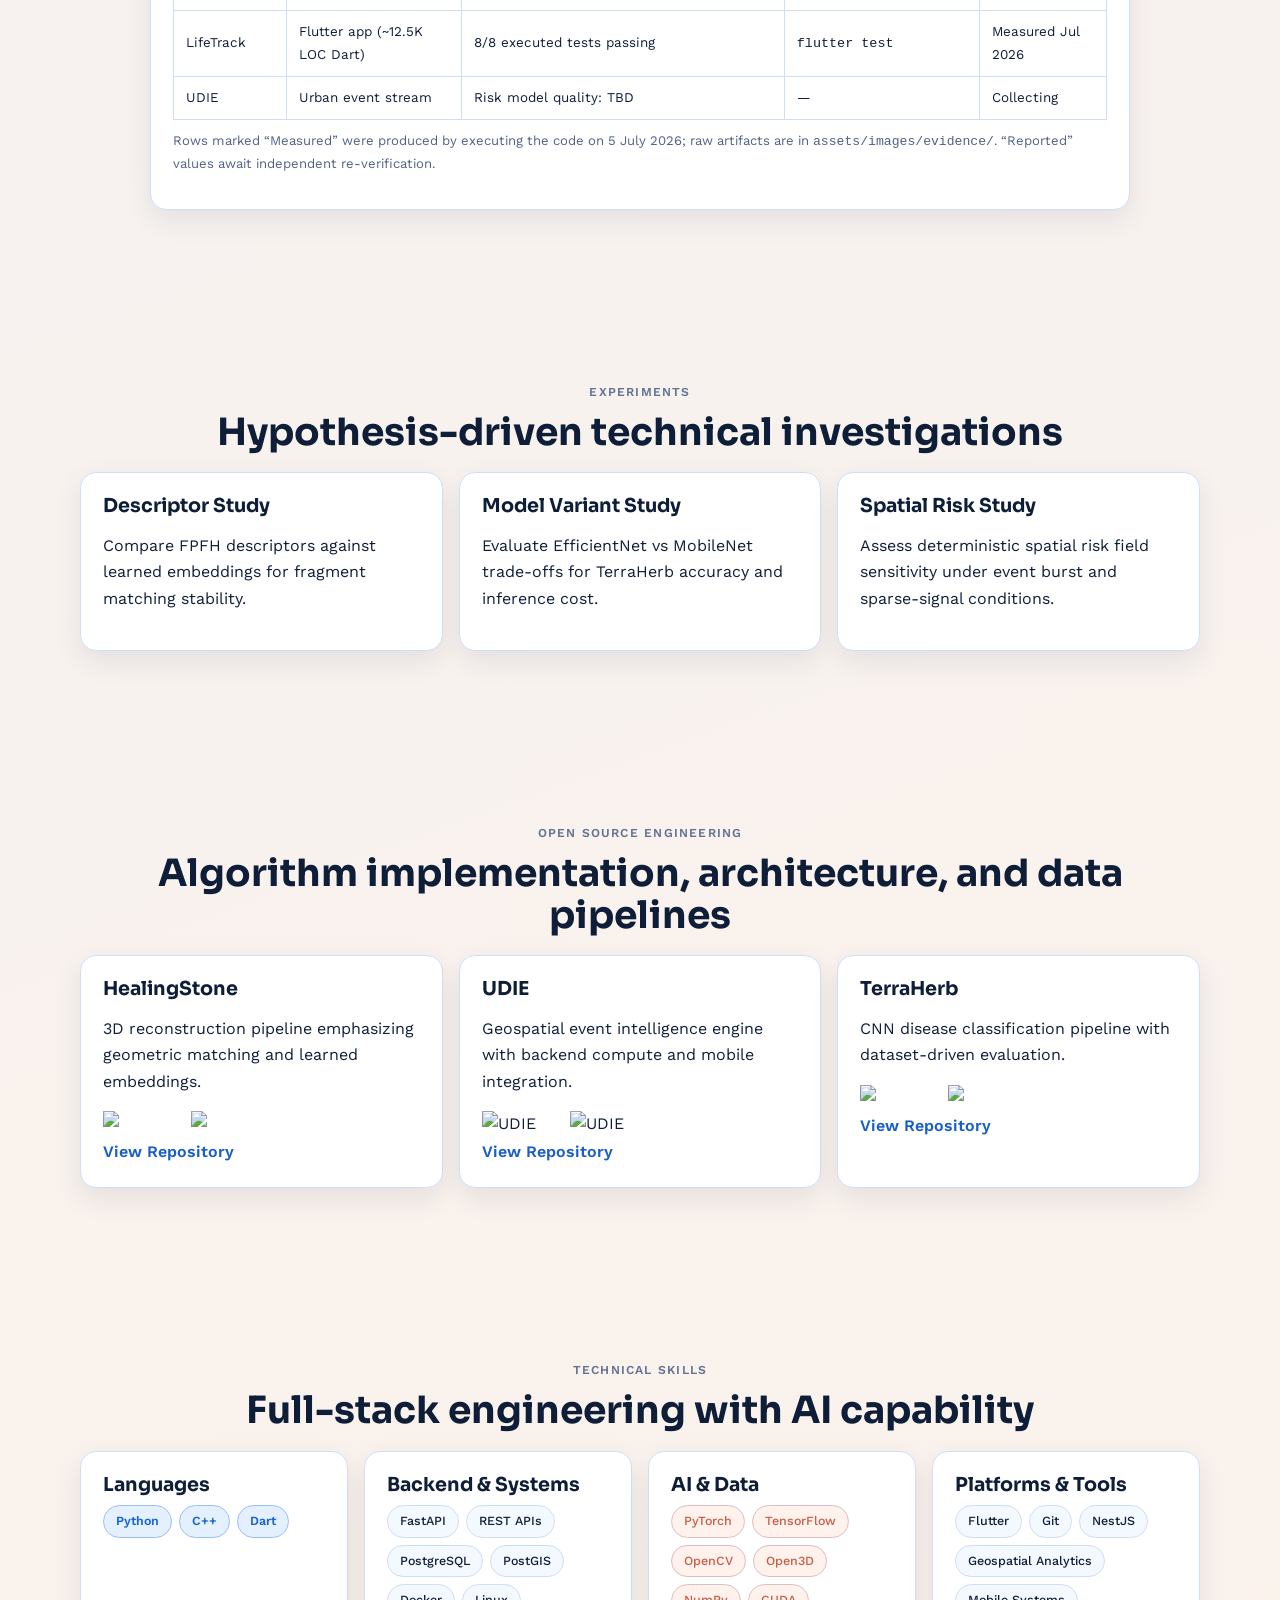
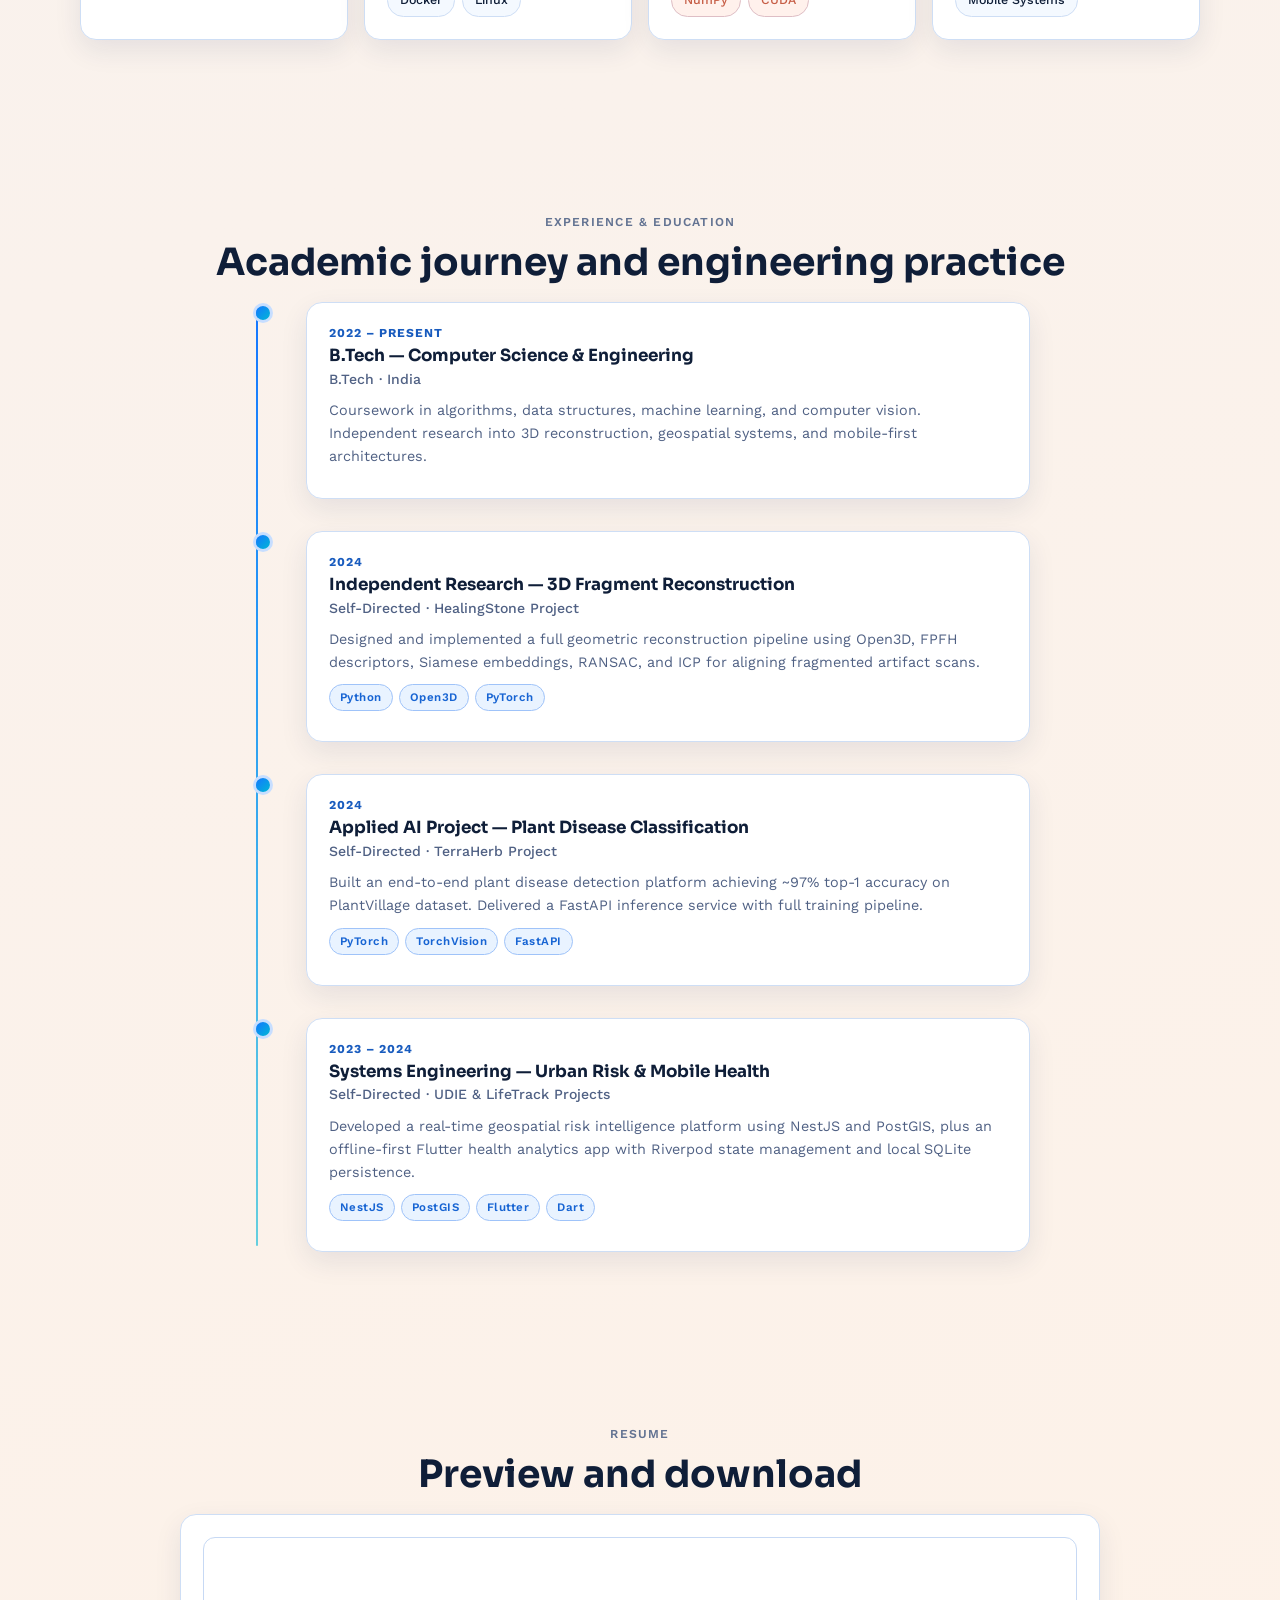
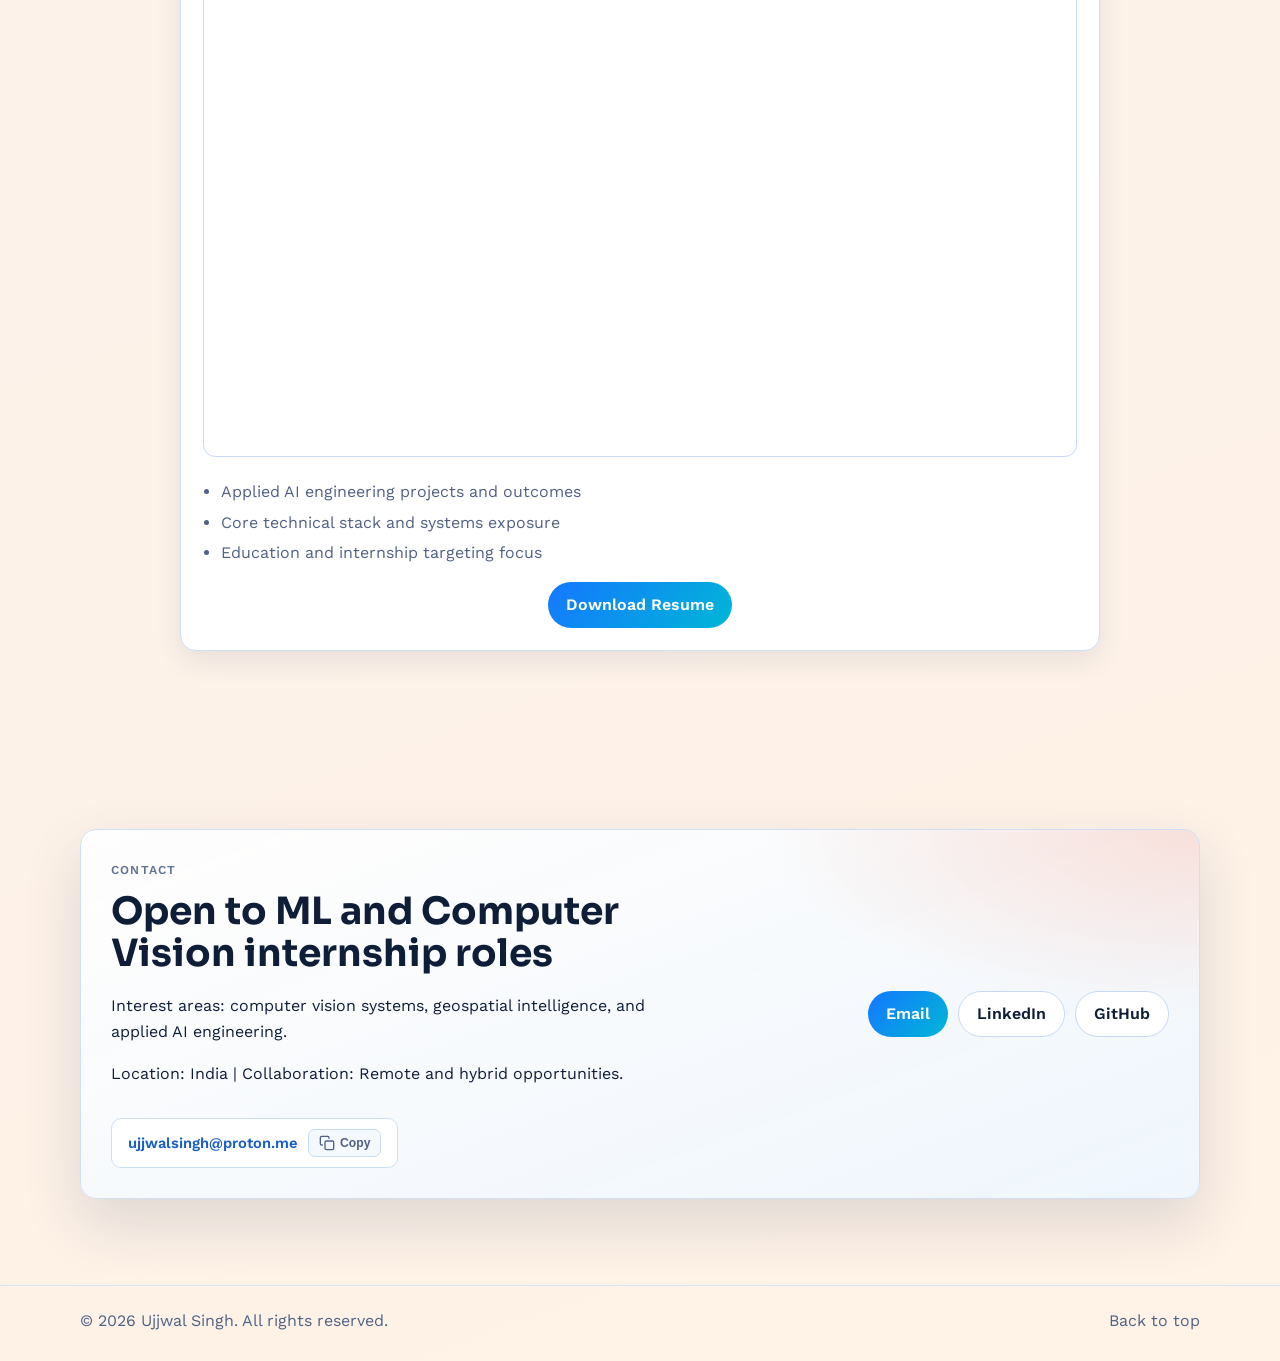
==== commit c8b7ed7c: "Replace placeholder project visuals with real app screenshots - TerraHerb: live React frontend captu" ====
--- a/index.html
+++ b/index.html
@@ -179,7 +179,8 @@
                 <span class="tech-tag">OpenCV</span>
               </div>
               <figure class="project-visual">
-                <img src="assets/images/terraherb-output.svg" alt="TerraHerb output: classification bar chart and confusion matrix layout" loading="lazy" width="1200" height="760" />
+                <img src="assets/images/screenshots/terraherb-app.png" alt="TerraHerb web app: dark-themed plant identification UI with drag-and-drop leaf image upload" loading="lazy" width="1200" height="750" />
+                <figcaption>Actual application UI — React frontend captured from a live local run (July 2026).</figcaption>
               </figure>
               <p class="project-label">Problem</p>
               <p>Classify plant species and diseases from leaf images.</p>
@@ -196,7 +197,7 @@
               <div class="link-row">
                 <a class="project-link" href="https://github.com/fallofpheonix/TerraHerb" target="_blank" rel="noreferrer">Code</a>
                 <a class="project-link" href="https://github.com/fallofpheonix/TerraHerb#readme" target="_blank" rel="noreferrer">Technical Writeup</a>
-                <a class="project-link" href="assets/images/terraherb-output.svg" target="_blank" rel="noreferrer">Output Preview</a>
+                <a class="project-link" href="assets/images/screenshots/terraherb-app.png" target="_blank" rel="noreferrer">App Screenshot</a>
               </div>
             </article>
 
@@ -211,7 +212,8 @@
                 <span class="tech-tag">Docker</span>
               </div>
               <figure class="project-visual">
-                <img src="assets/images/udie-output.svg" alt="UDIE output: geospatial risk circles overlaid on a city grid" loading="lazy" width="1200" height="760" />
+                <img src="assets/images/screenshots/udie-dashboard.png" alt="UDIE admin dashboard: dark command-center UI showing Delhi risk index, active disruptions, hotspots, and a city risk heatmap" loading="lazy" width="1200" height="750" />
+                <figcaption>Actual admin dashboard — captured from a live local run (July 2026).</figcaption>
               </figure>
               <p>Spatial event-sourcing system for real-time geospatial risk computation.</p>
               <ul class="project-points">
@@ -222,7 +224,7 @@
               <div class="link-row">
                 <a class="project-link" href="https://github.com/fallofpheonix/UDIE" target="_blank" rel="noreferrer">Code</a>
                 <a class="project-link" href="https://github.com/fallofpheonix/UDIE#readme" target="_blank" rel="noreferrer">Technical Writeup</a>
-                <a class="project-link" href="assets/images/udie-output.svg" target="_blank" rel="noreferrer">Output Preview</a>
+                <a class="project-link" href="assets/images/screenshots/udie-dashboard.png" target="_blank" rel="noreferrer">Dashboard Screenshot</a>
               </div>
             </article>
 
@@ -237,7 +239,8 @@
                 <span class="tech-tag">Drift</span>
               </div>
               <figure class="project-visual">
-                <img src="assets/images/lifetrack-output.svg" alt="LifeTrack output: mobile app UI with health metric cards and charts" loading="lazy" width="1200" height="760" />
+                <img src="assets/images/screenshots/lifetrack-app.png" alt="LifeTrack Android app: home dashboard with daily metrics and hydration tracking beside the Medical Hub personal log showing blood pressure, sleep, steps, and weight entries" loading="lazy" width="1114" height="1200" />
+                <figcaption>Actual app running on an Android emulator — home dashboard and Medical Hub (July 2026).</figcaption>
               </figure>
               <p>Privacy-preserving mobile app with modular analytics and local persistence.</p>
               <ul class="project-points">
@@ -248,7 +251,7 @@
               <div class="link-row">
                 <a class="project-link" href="https://github.com/fallofpheonix/LifeTrack" target="_blank" rel="noreferrer">Code</a>
                 <a class="project-link" href="https://github.com/fallofpheonix/LifeTrack#readme" target="_blank" rel="noreferrer">Technical Writeup</a>
-                <a class="project-link" href="assets/images/lifetrack-output.svg" target="_blank" rel="noreferrer">Output Preview</a>
+                <a class="project-link" href="assets/images/screenshots/lifetrack-app.png" target="_blank" rel="noreferrer">App Screenshots</a>
               </div>
             </article>
           </div>
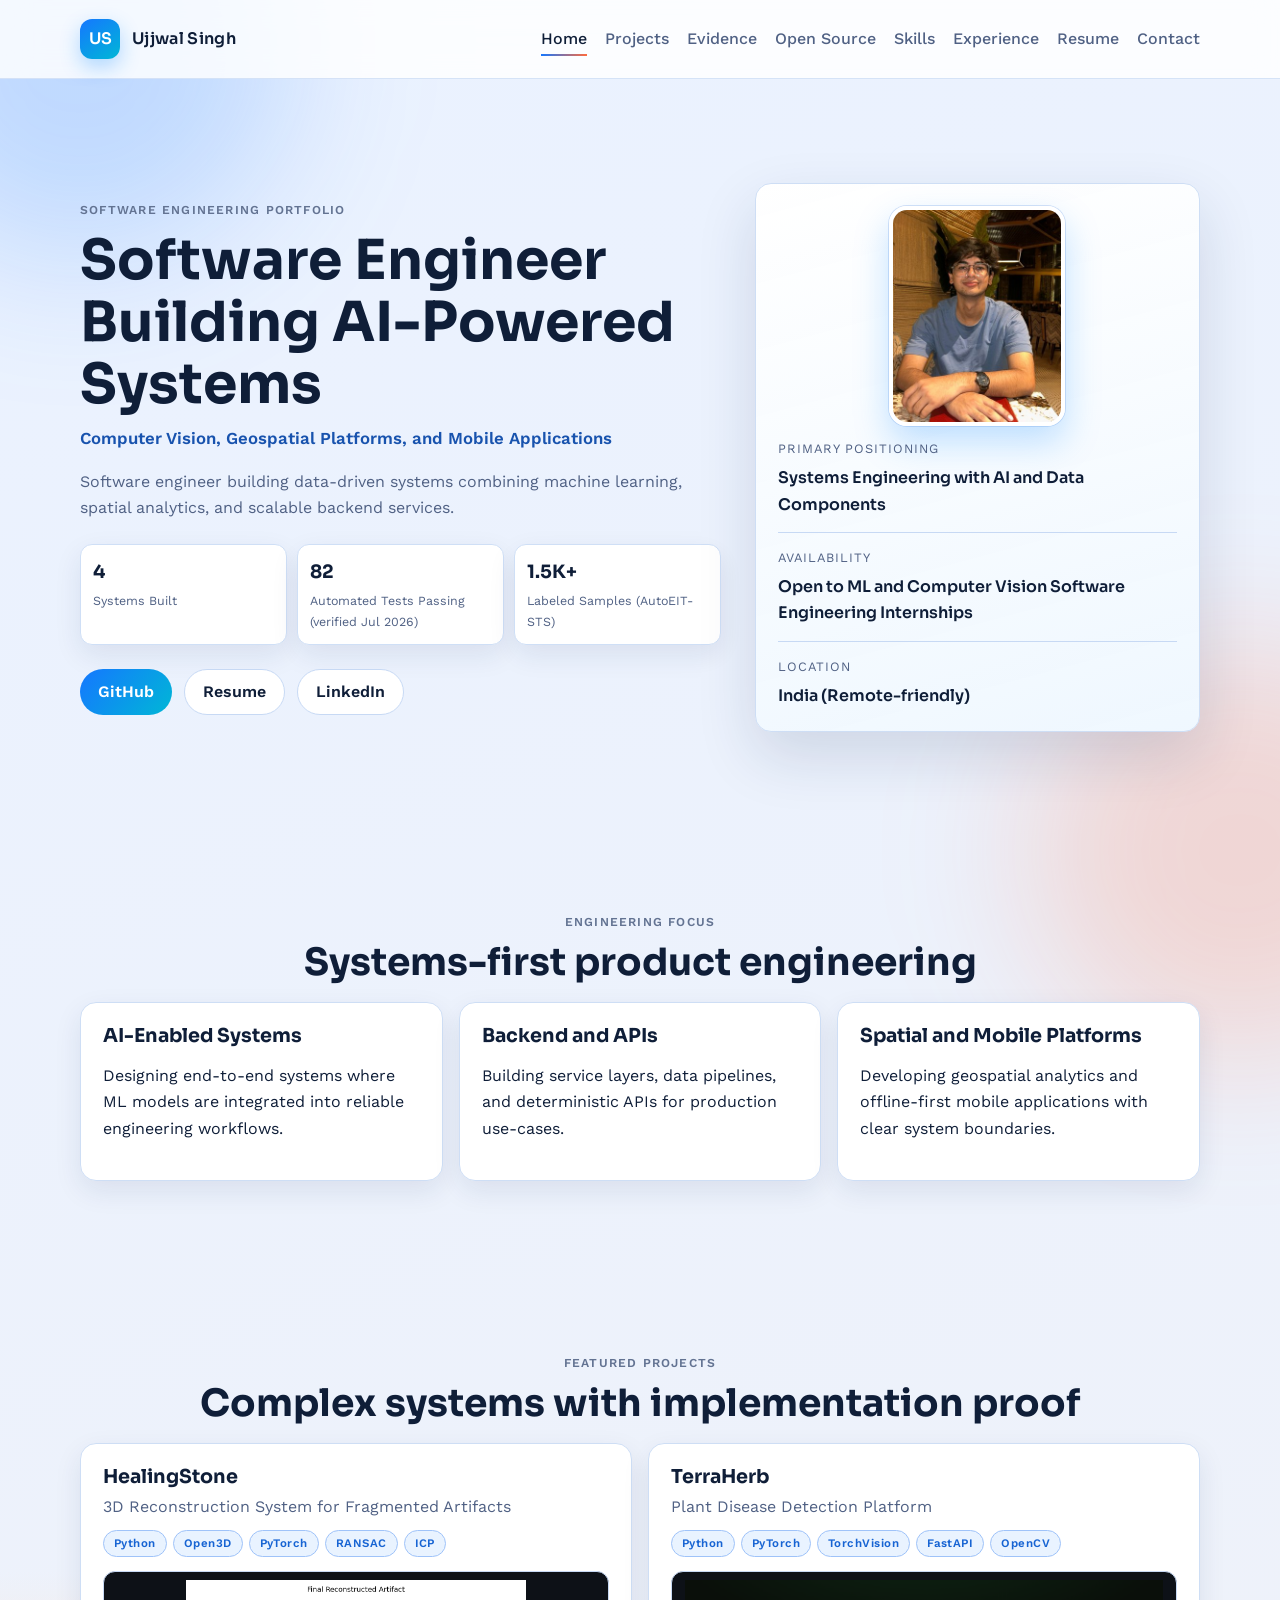
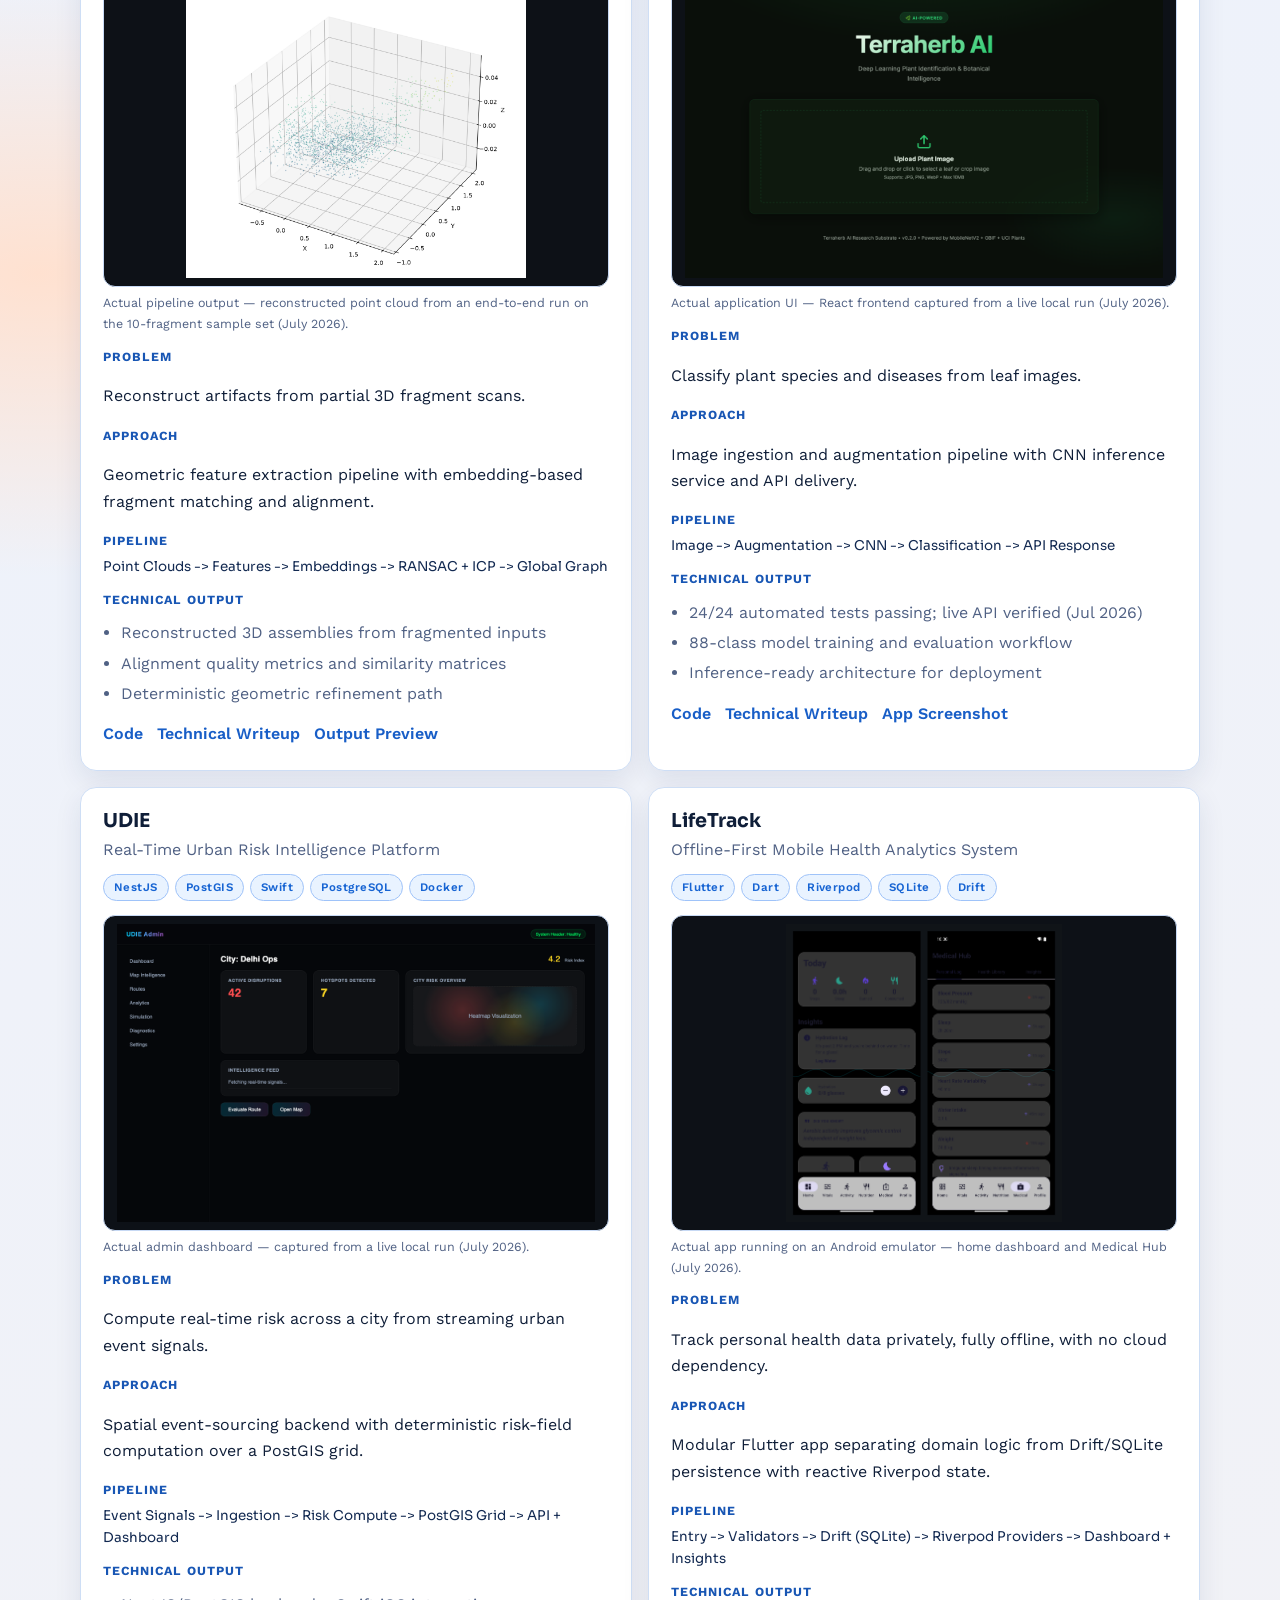
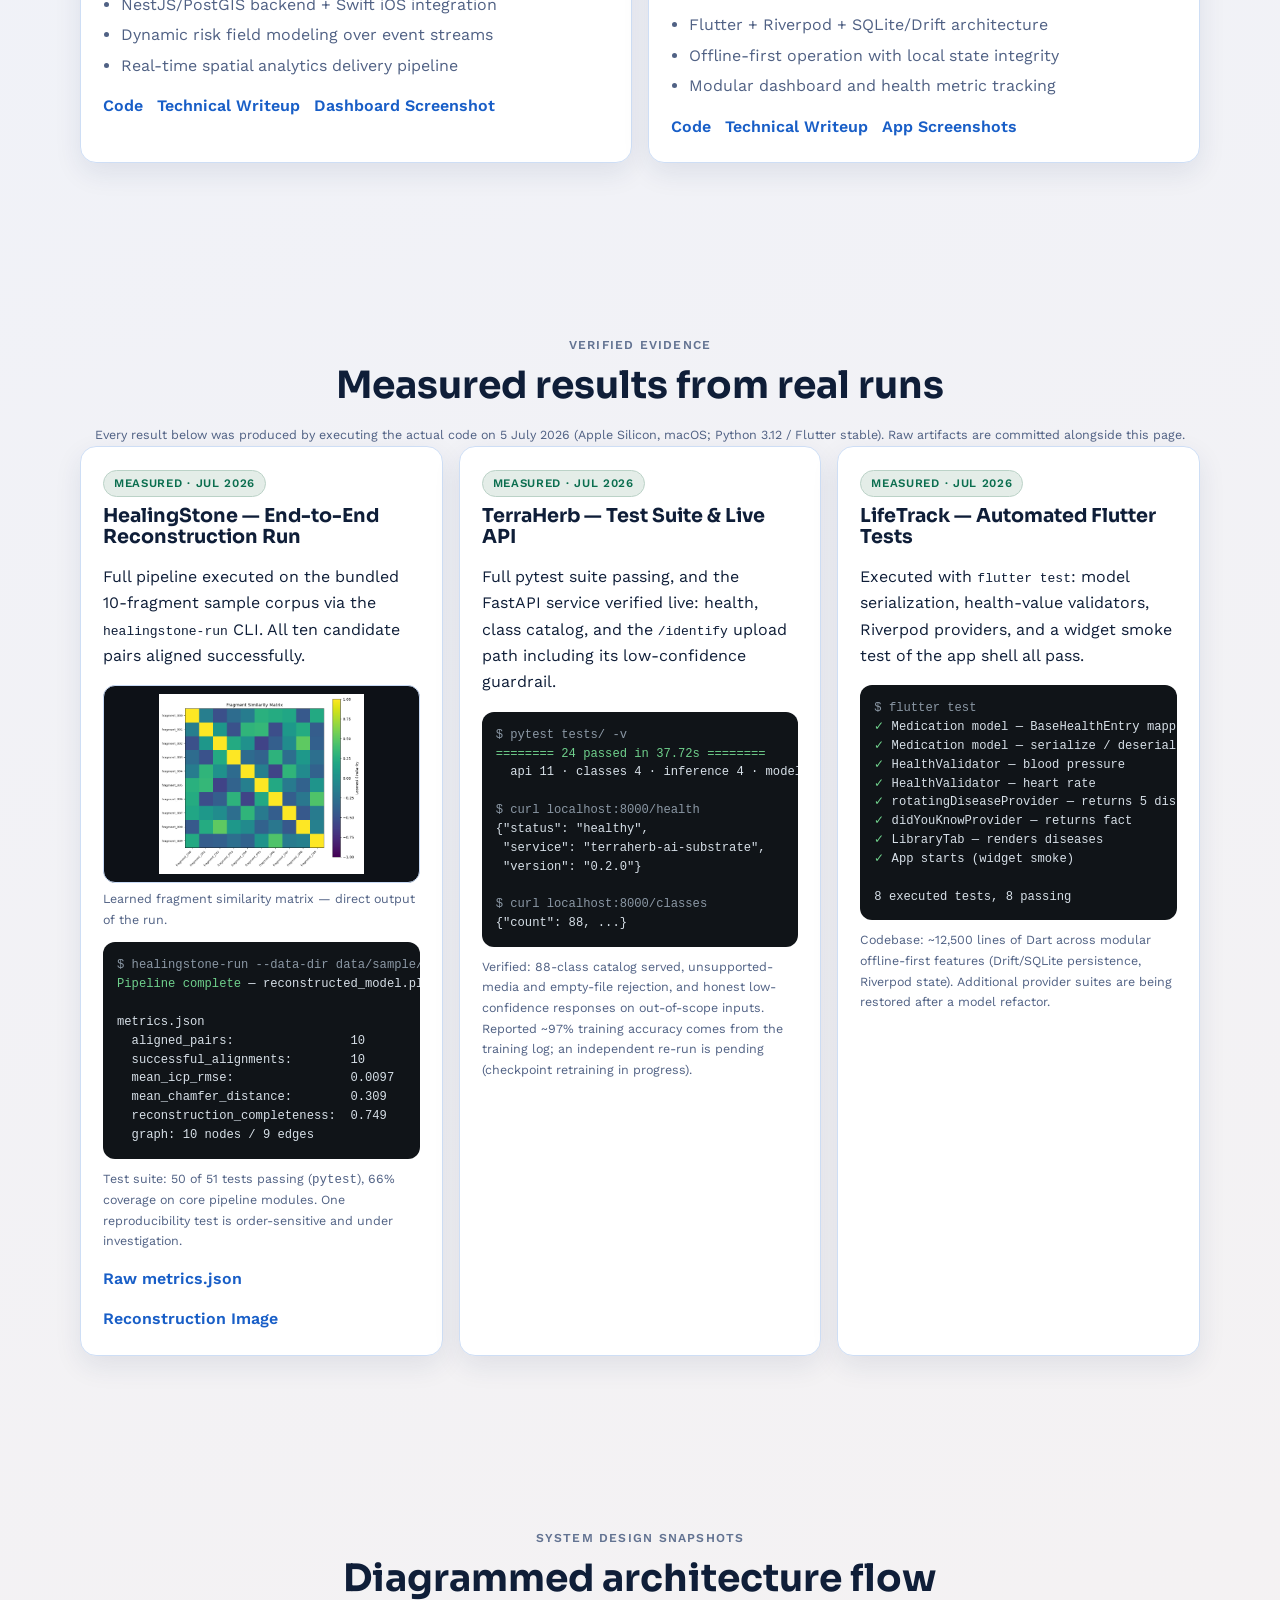
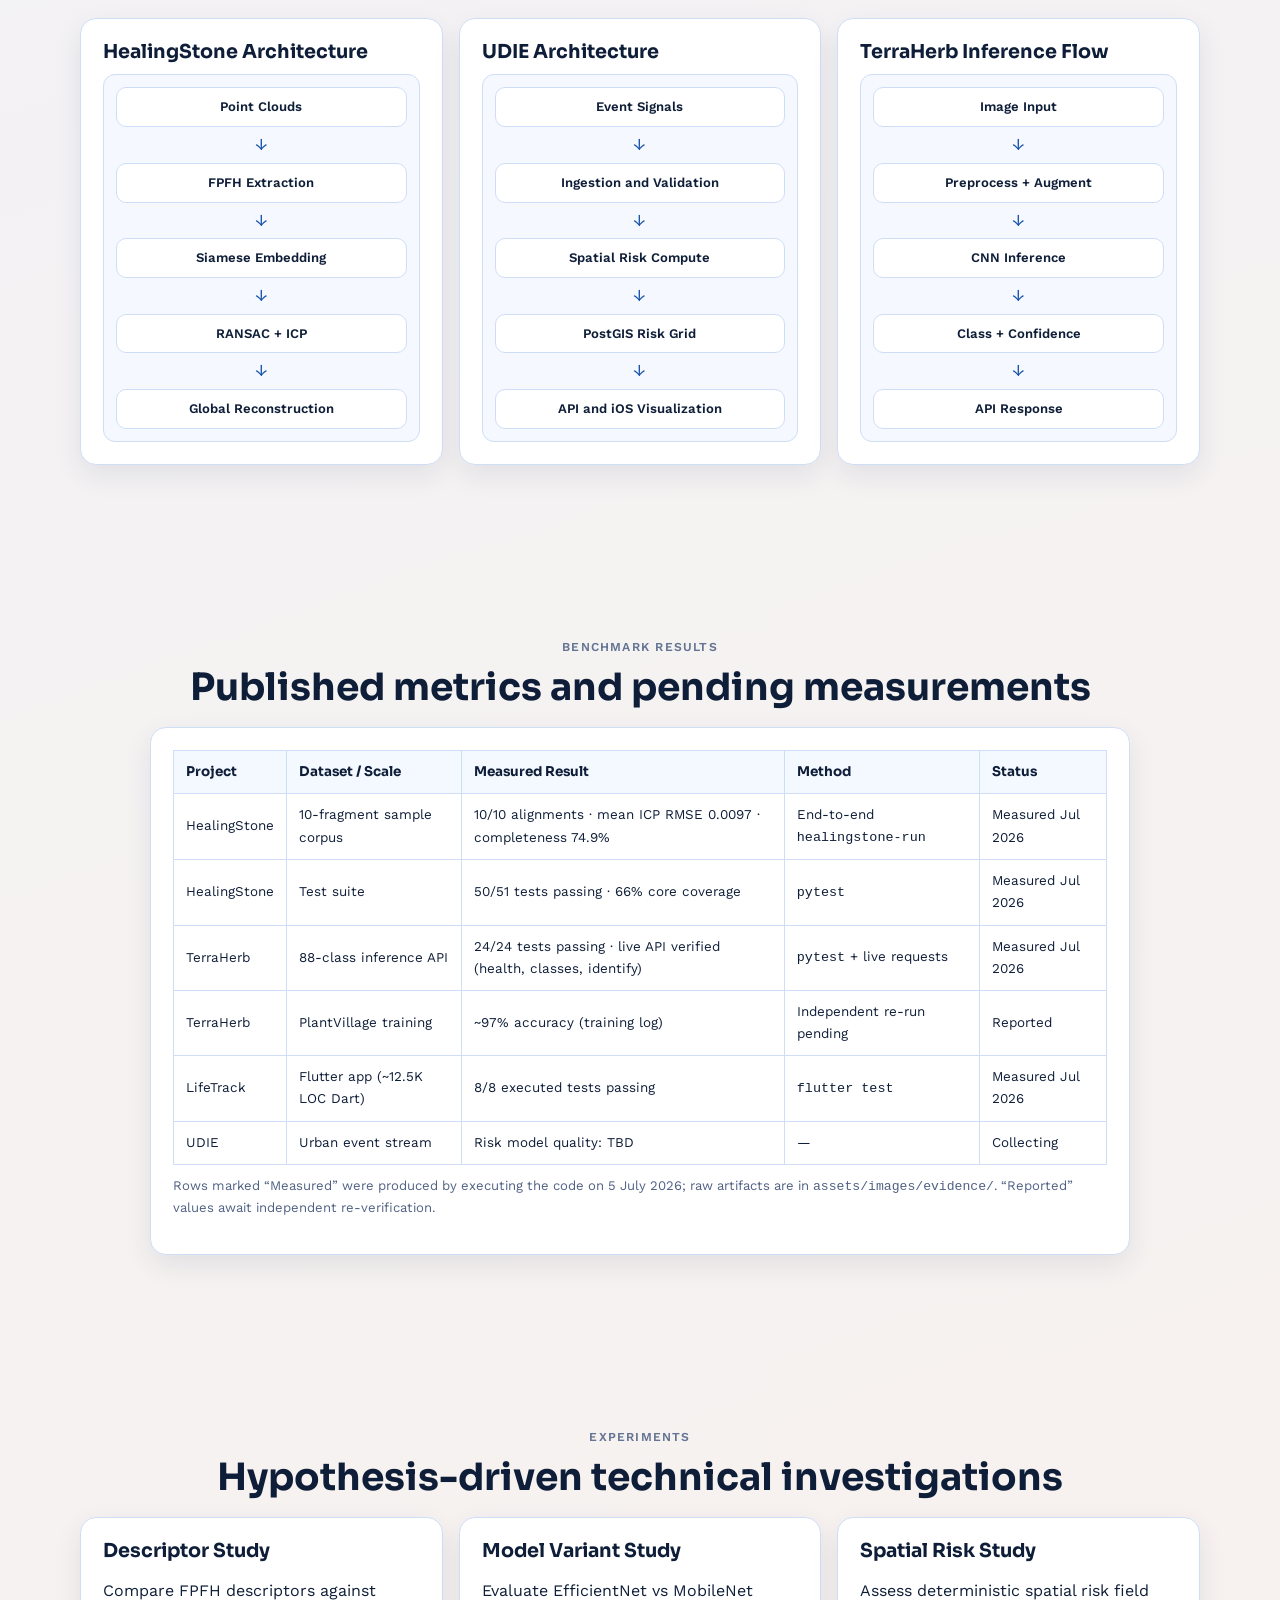
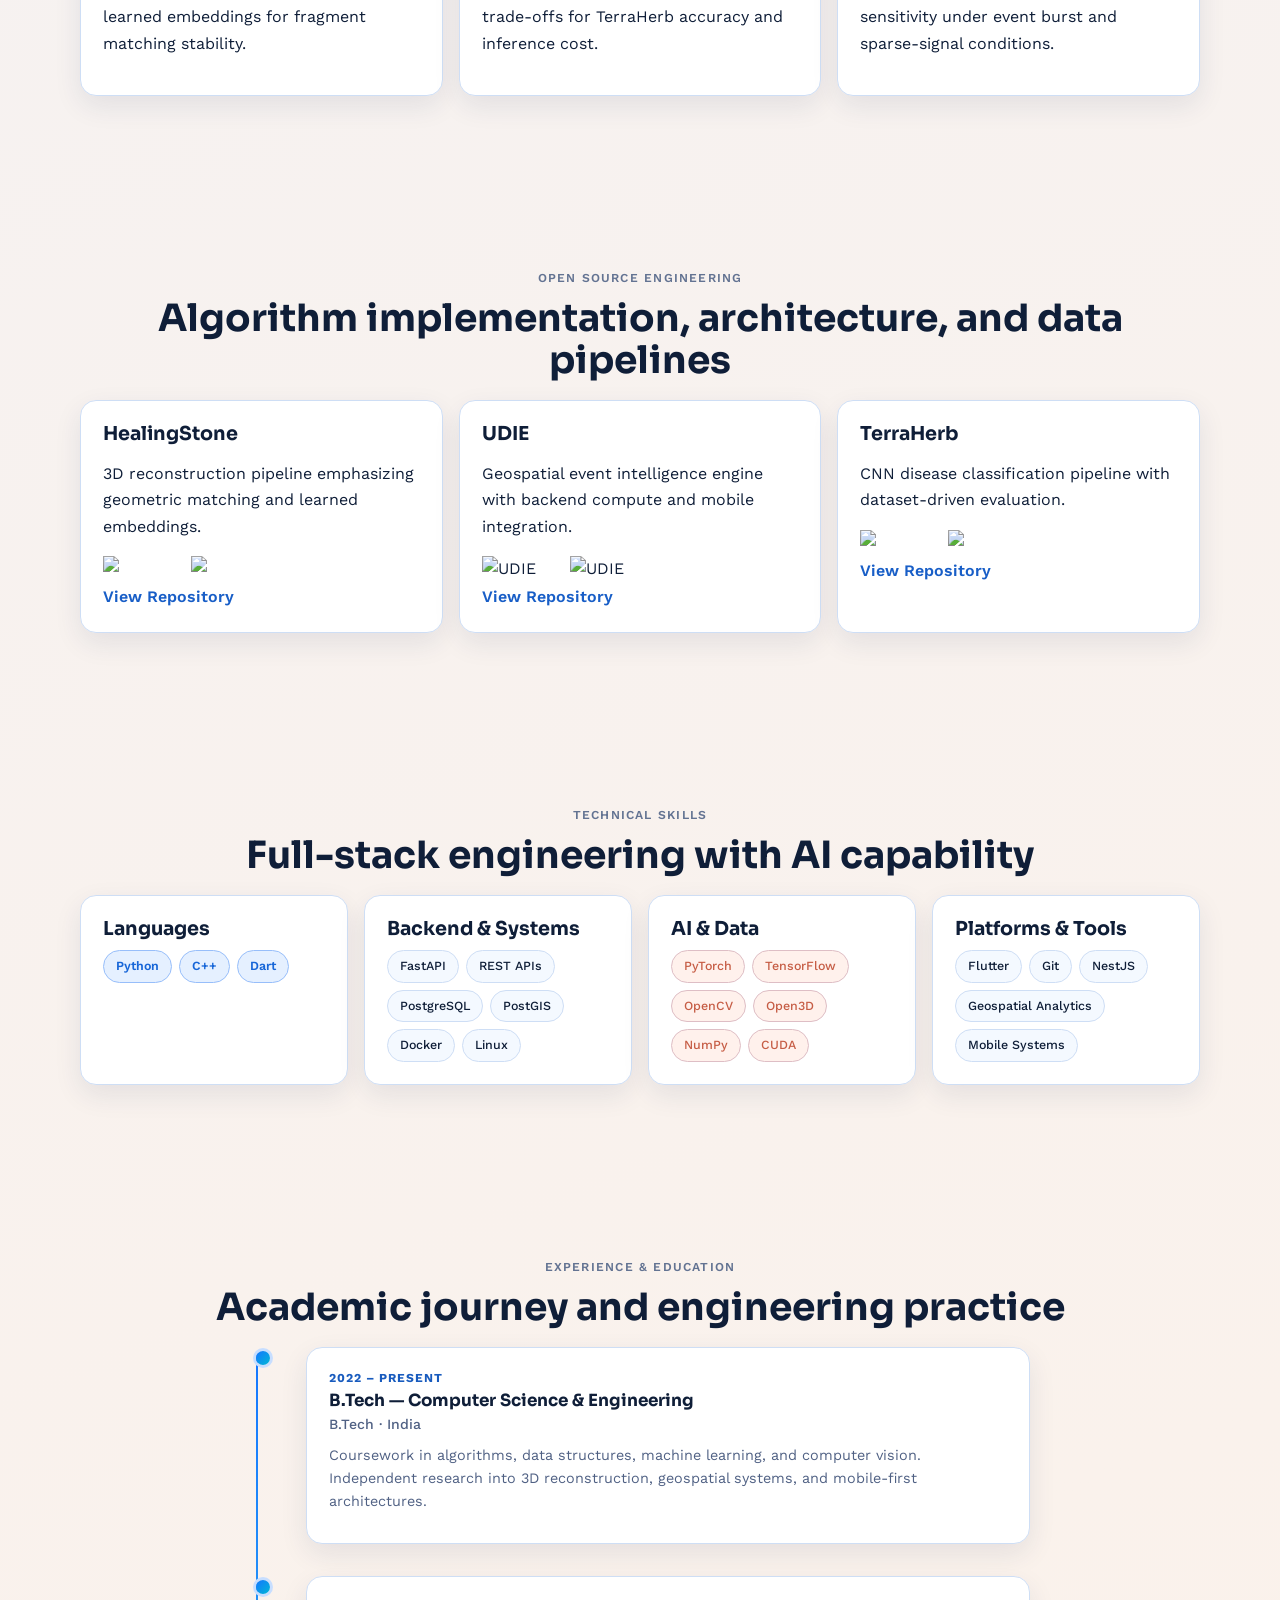
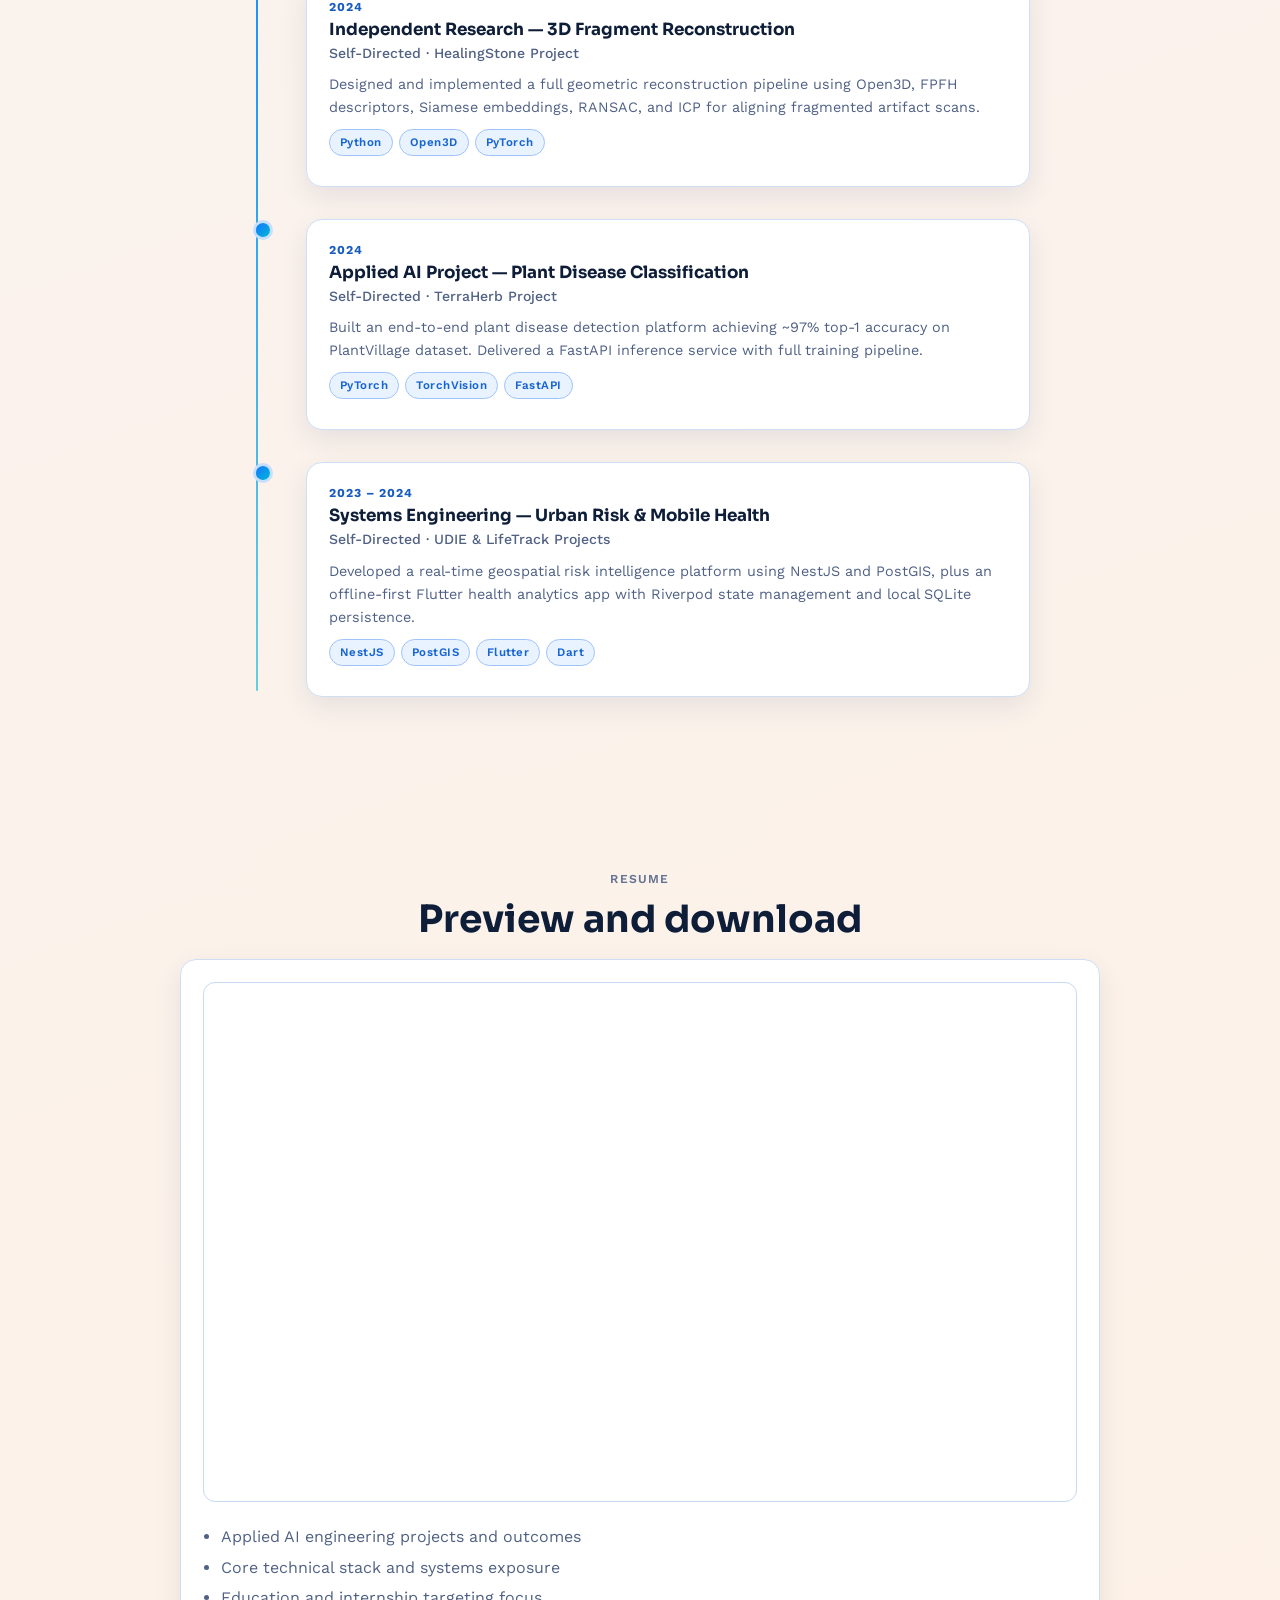
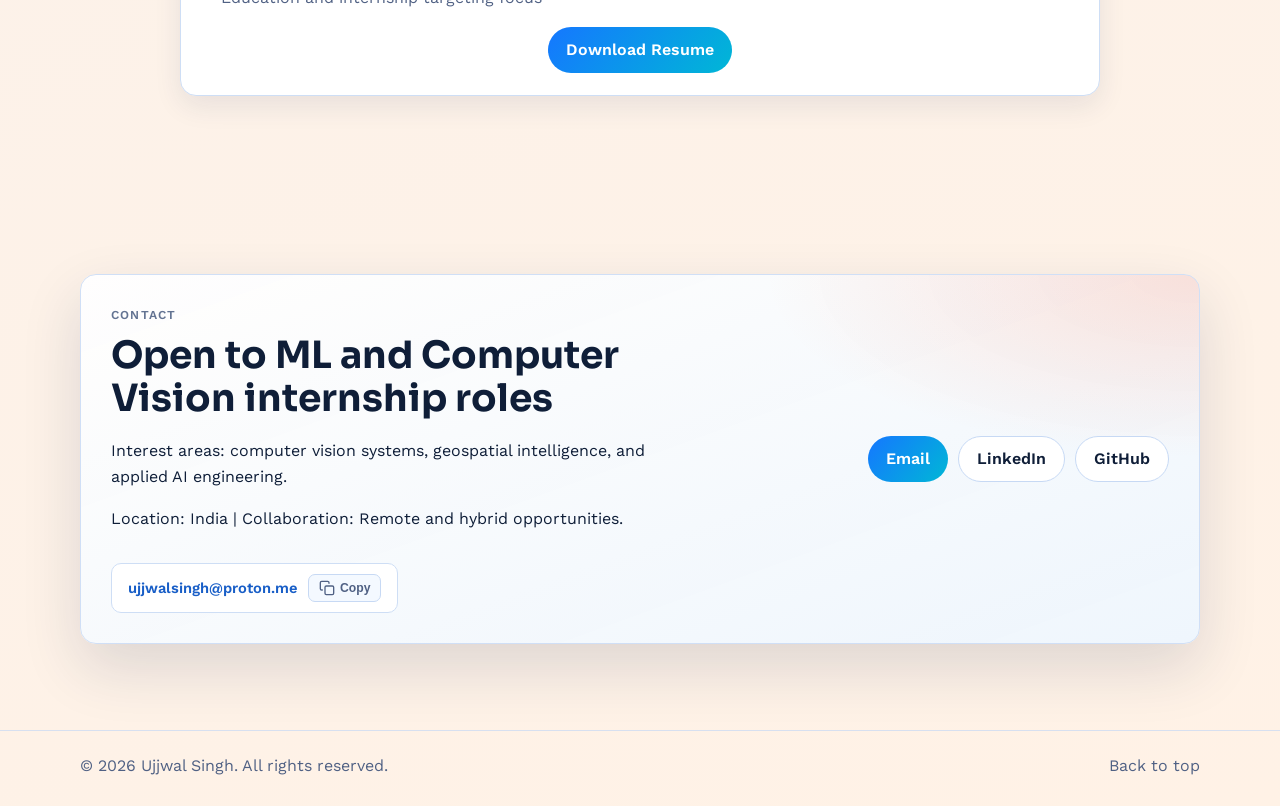
==== commit 0e5365c6: "Unify all four project cards with consistent structure and image fit - Same Problem/Approach/Pipelin" ====
--- a/index.html
+++ b/index.html
@@ -133,8 +133,7 @@
           <h2 id="projects-title" class="section-center">Complex systems with implementation proof</h2>
 
           <div class="projects">
-            <article class="project project-featured">
-              <p class="project-badge">Primary Highlight</p>
+            <article class="project">
               <h3>HealingStone</h3>
               <p class="project-subtitle">3D Reconstruction System for Fragmented Artifacts</p>
               <div class="tech-tags" aria-label="Technologies used">
@@ -167,8 +166,7 @@
               </div>
             </article>
 
-            <article class="project project-featured">
-              <p class="project-badge">Primary Highlight</p>
+            <article class="project">
               <h3>TerraHerb</h3>
               <p class="project-subtitle">Plant Disease Detection Platform</p>
               <div class="tech-tags" aria-label="Technologies used">
@@ -190,8 +188,8 @@
               <p class="pipeline-line">Image -> Augmentation -> CNN -> Classification -> API Response</p>
               <p class="project-label">Technical Output</p>
               <ul class="project-points">
-                <li>Top-1 accuracy of approximately 97%</li>
-                <li>Model training and evaluation workflow</li>
+                <li>24/24 automated tests passing; live API verified (Jul 2026)</li>
+                <li>88-class model training and evaluation workflow</li>
                 <li>Inference-ready architecture for deployment</li>
               </ul>
               <div class="link-row">
@@ -215,7 +213,13 @@
                 <img src="assets/images/screenshots/udie-dashboard.png" alt="UDIE admin dashboard: dark command-center UI showing Delhi risk index, active disruptions, hotspots, and a city risk heatmap" loading="lazy" width="1200" height="750" />
                 <figcaption>Actual admin dashboard — captured from a live local run (July 2026).</figcaption>
               </figure>
-              <p>Spatial event-sourcing system for real-time geospatial risk computation.</p>
+              <p class="project-label">Problem</p>
+              <p>Compute real-time risk across a city from streaming urban event signals.</p>
+              <p class="project-label">Approach</p>
+              <p>Spatial event-sourcing backend with deterministic risk-field computation over a PostGIS grid.</p>
+              <p class="project-label">Pipeline</p>
+              <p class="pipeline-line">Event Signals -> Ingestion -> Risk Compute -> PostGIS Grid -> API + Dashboard</p>
+              <p class="project-label">Technical Output</p>
               <ul class="project-points">
                 <li>NestJS/PostGIS backend + Swift iOS integration</li>
                 <li>Dynamic risk field modeling over event streams</li>
@@ -242,7 +246,13 @@
                 <img src="assets/images/screenshots/lifetrack-app.png" alt="LifeTrack Android app: home dashboard with daily metrics and hydration tracking beside the Medical Hub personal log showing blood pressure, sleep, steps, and weight entries" loading="lazy" width="1114" height="1200" />
                 <figcaption>Actual app running on an Android emulator — home dashboard and Medical Hub (July 2026).</figcaption>
               </figure>
-              <p>Privacy-preserving mobile app with modular analytics and local persistence.</p>
+              <p class="project-label">Problem</p>
+              <p>Track personal health data privately, fully offline, with no cloud dependency.</p>
+              <p class="project-label">Approach</p>
+              <p>Modular Flutter app separating domain logic from Drift/SQLite persistence with reactive Riverpod state.</p>
+              <p class="project-label">Pipeline</p>
+              <p class="pipeline-line">Entry -> Validators -> Drift (SQLite) -> Riverpod Providers -> Dashboard + Insights</p>
+              <p class="project-label">Technical Output</p>
               <ul class="project-points">
                 <li>Flutter + Riverpod + SQLite/Drift architecture</li>
                 <li>Offline-first operation with local state integrity</li>
--- a/assets/css/styles.css
+++ b/assets/css/styles.css
@@ -414,10 +414,14 @@
 
 .project-visual img {
   width: 100%;
+  height: auto;
+  aspect-ratio: 16 / 10;
+  object-fit: contain;
   display: block;
   border: 1px solid var(--line);
   border-radius: 12px;
-  background: #fff;
+  background: #0d1117;
+  padding: 8px;
 }
 
 .project-visual figcaption {
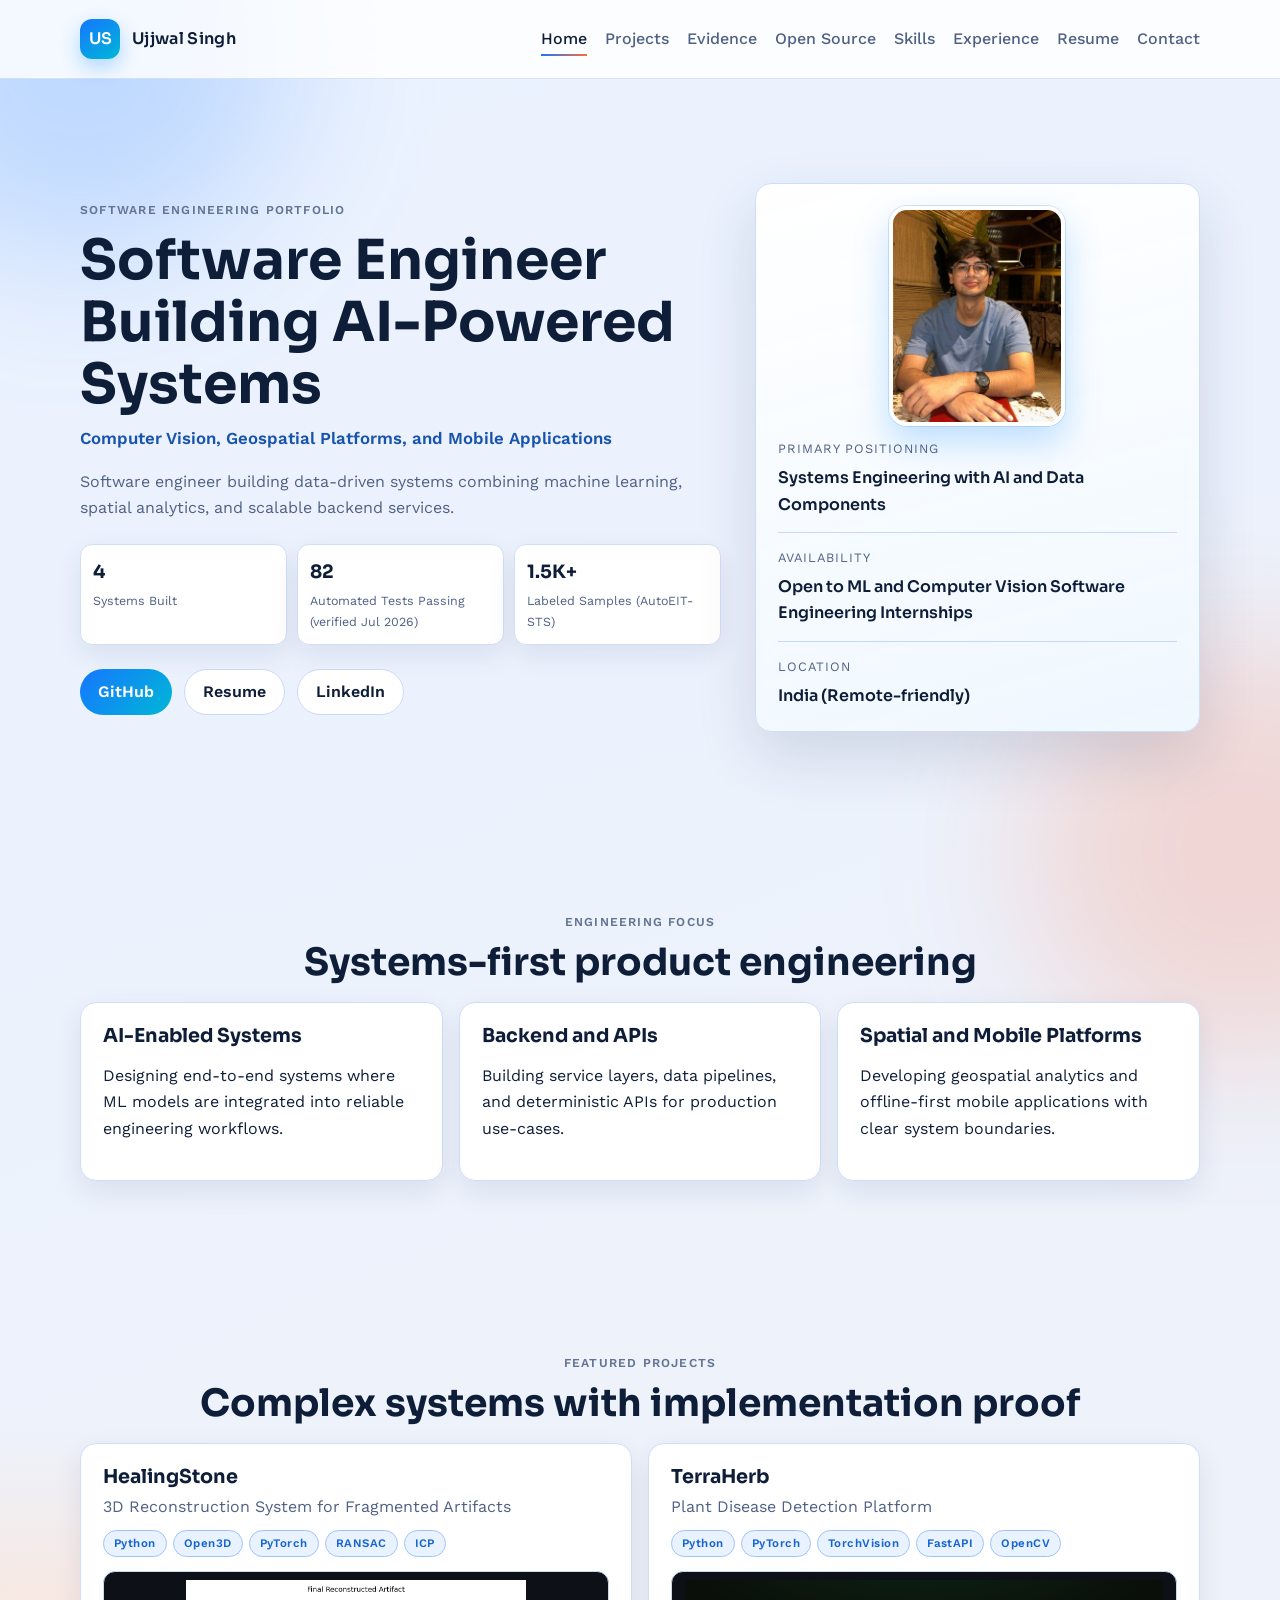
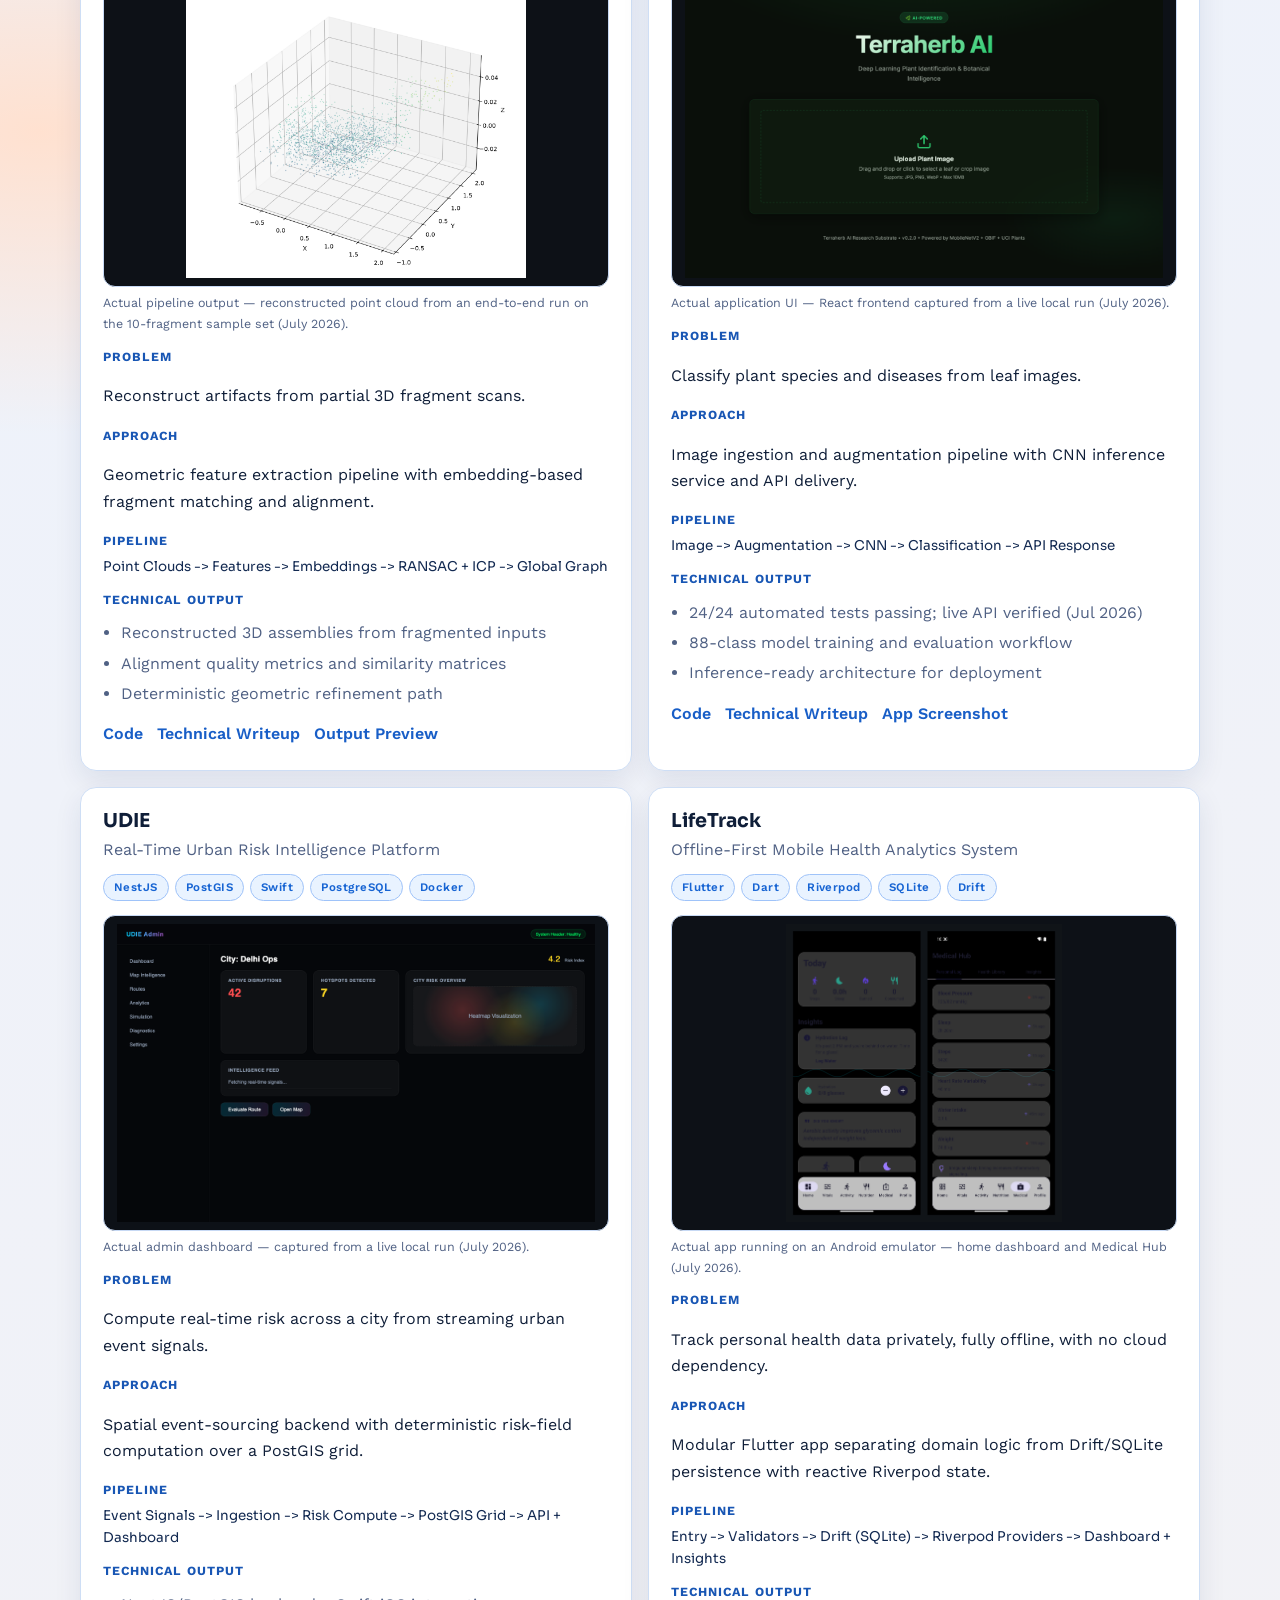
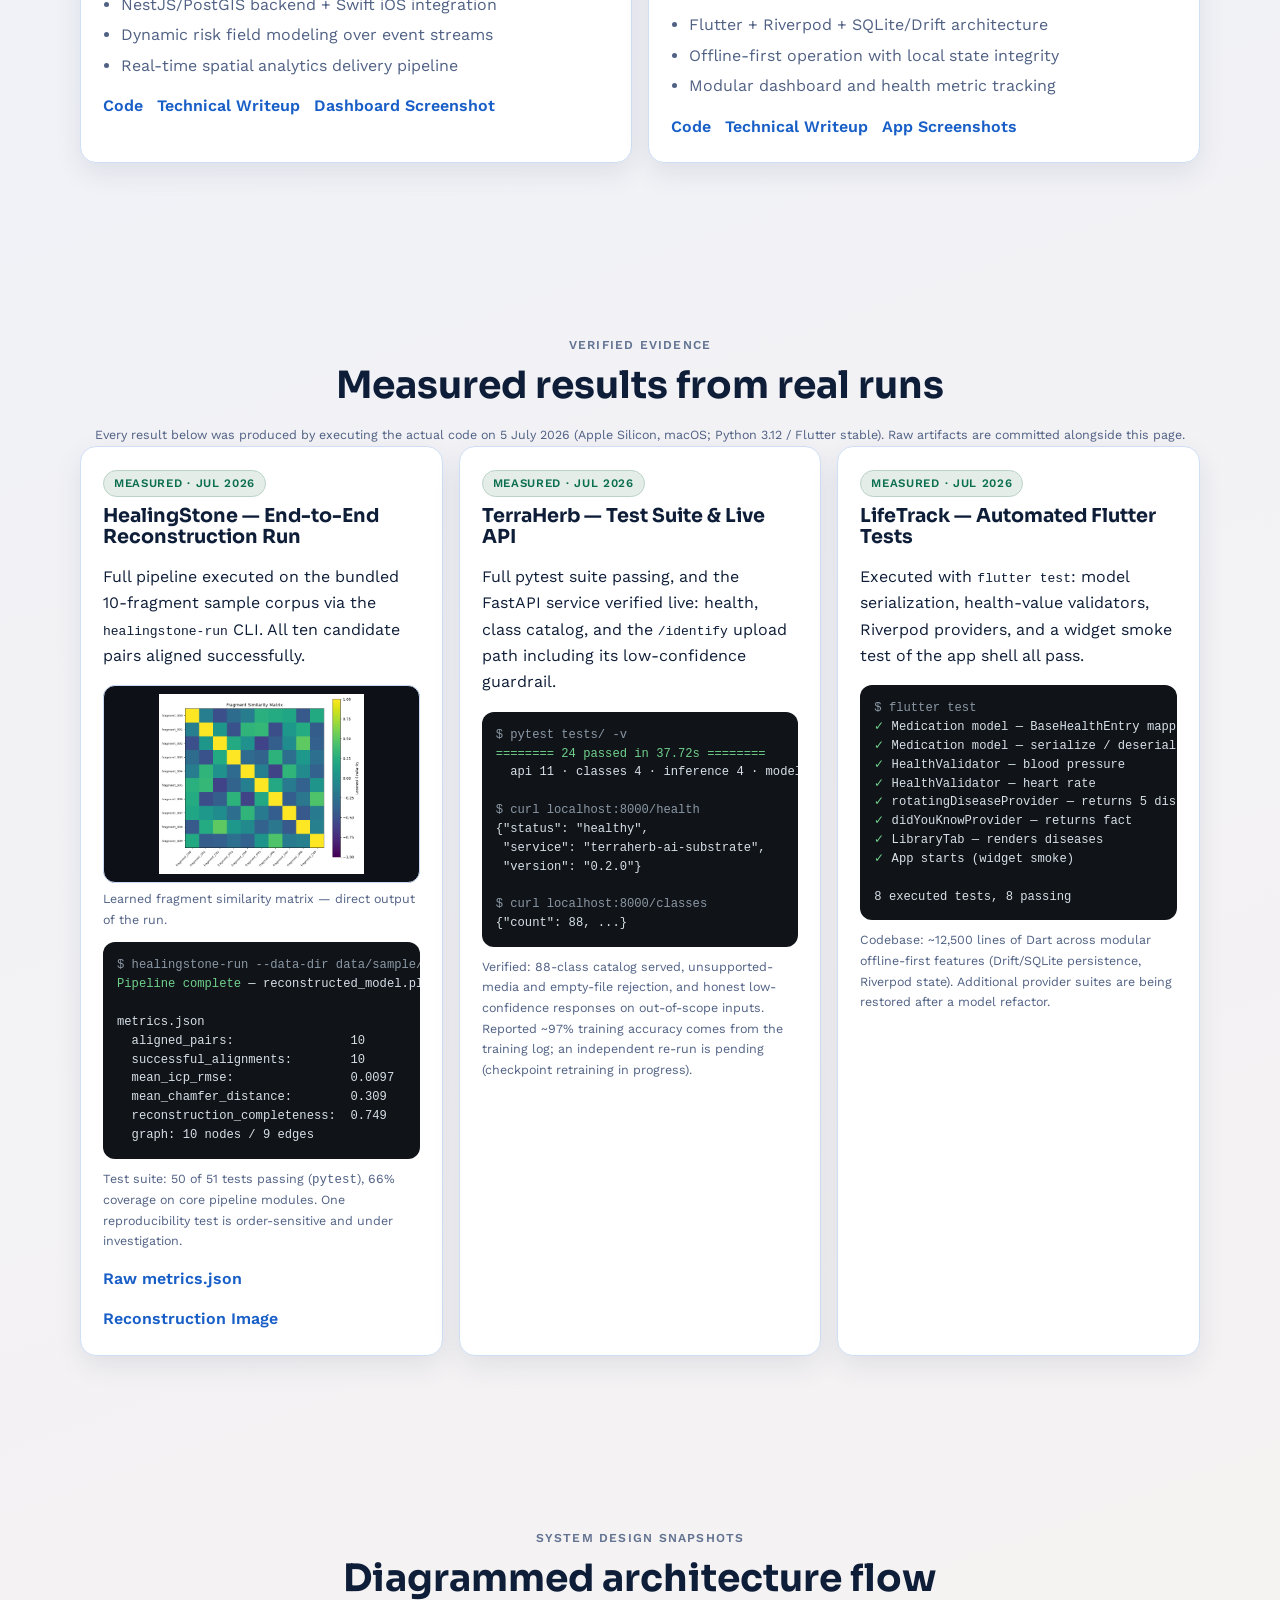
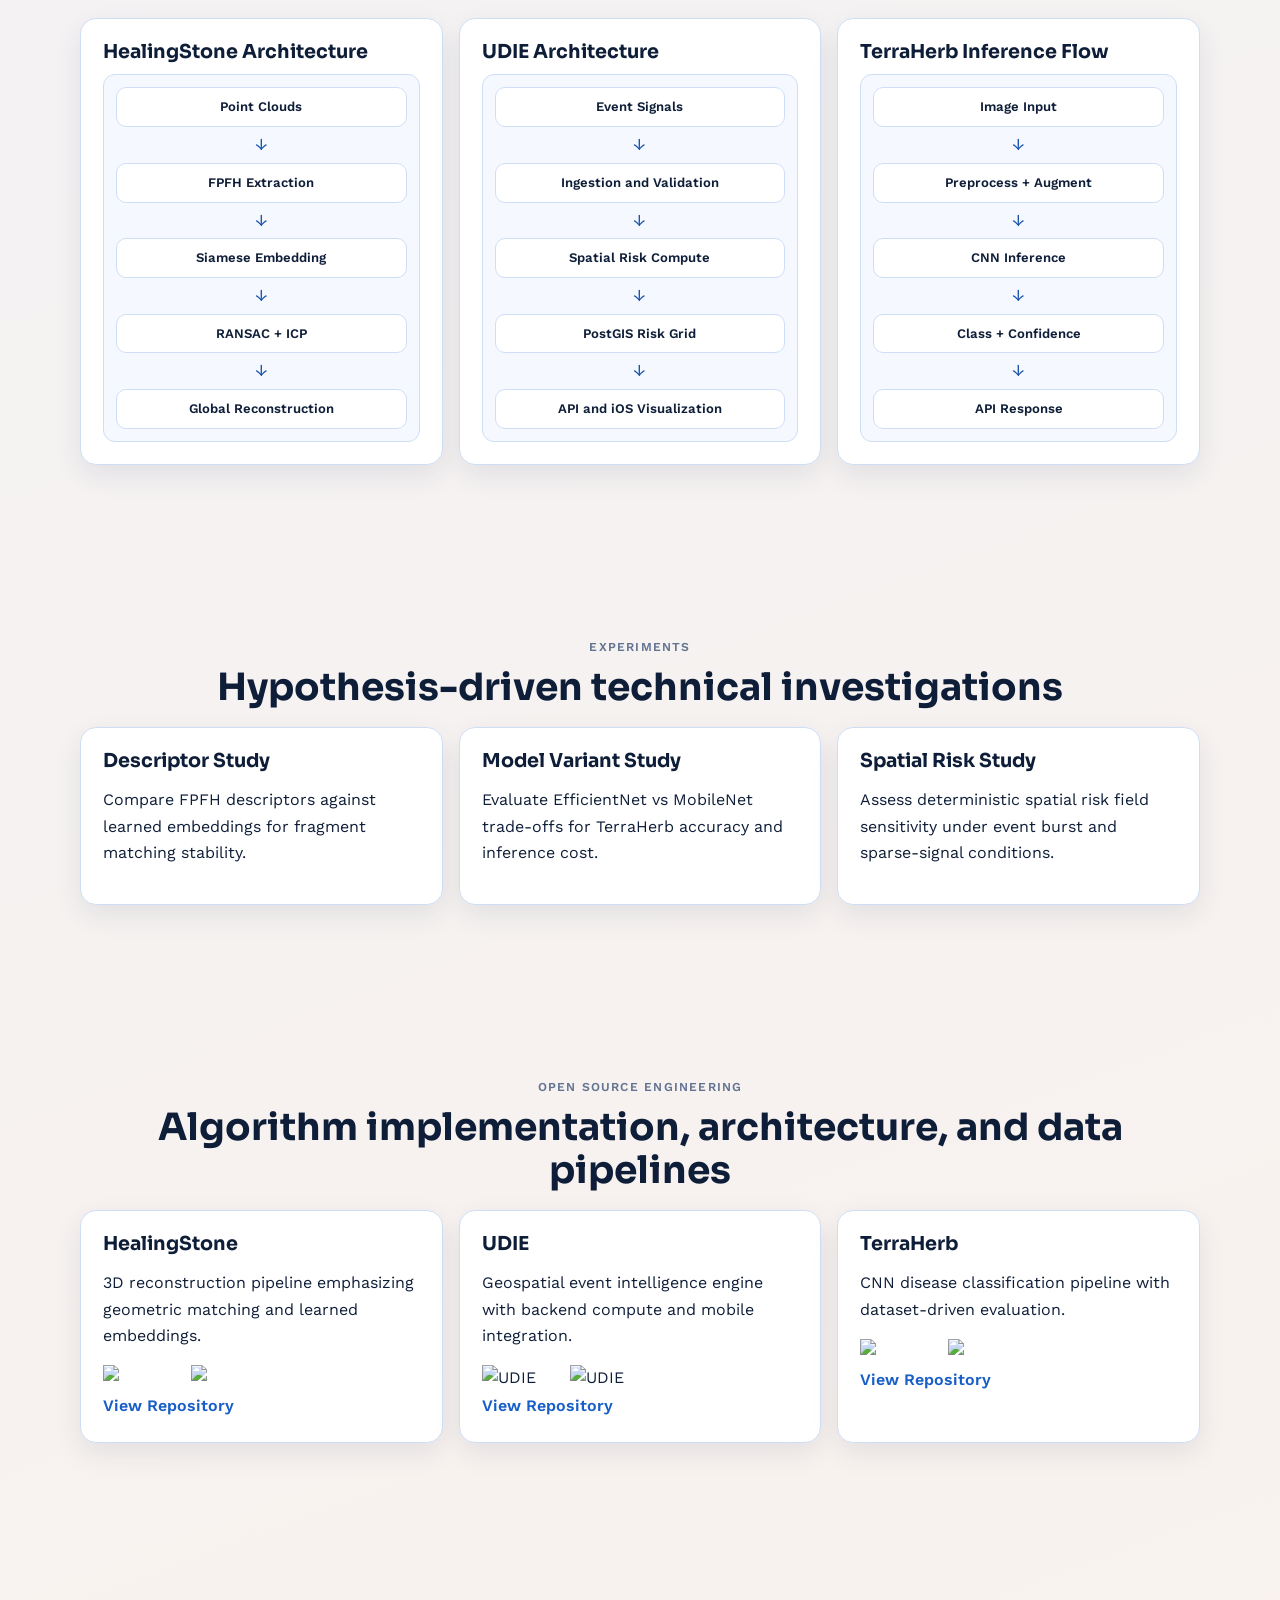
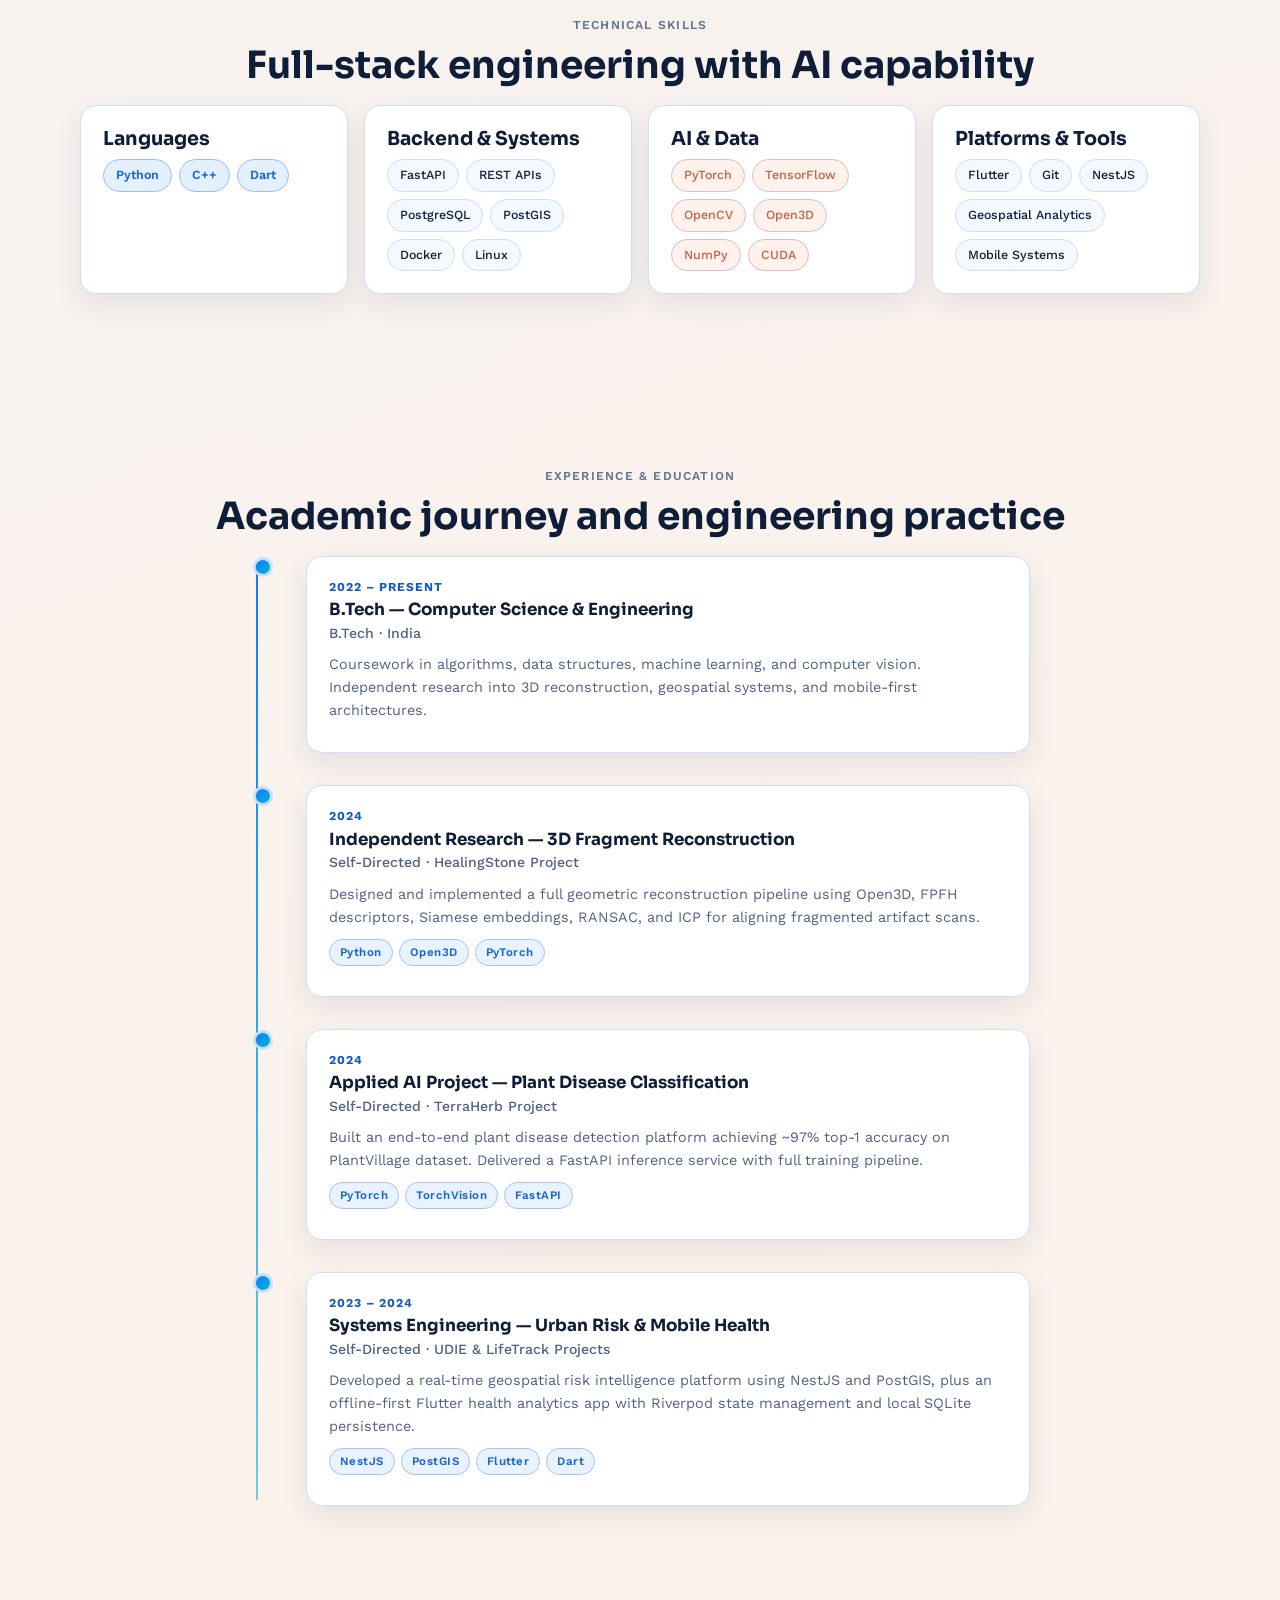
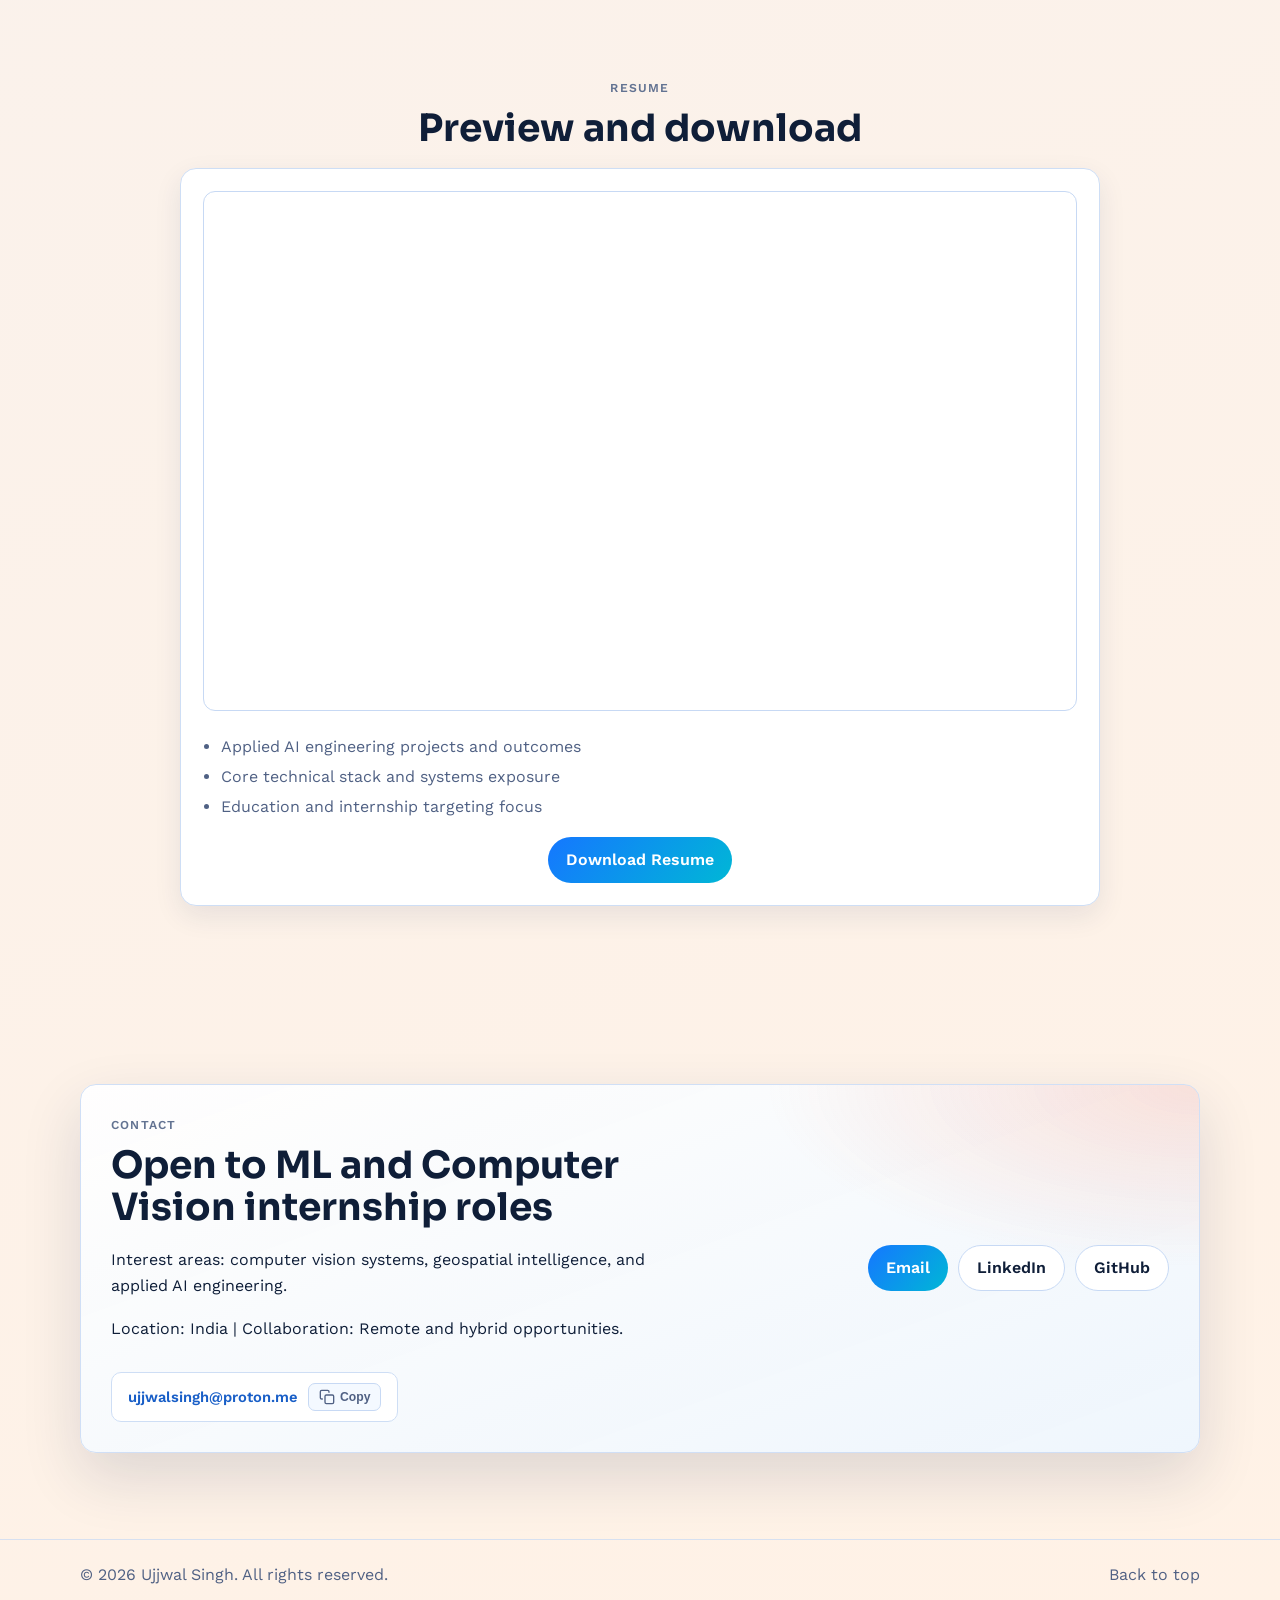
==== commit ee90f36d: "Remove duplicated benchmarks section — evidence cards already cover the same data" ====
--- a/index.html
+++ b/index.html
@@ -415,73 +415,6 @@
         </div>
       </section>
 
-      <section class="section" id="benchmarks" aria-labelledby="benchmarks-title">
-        <div class="container">
-          <p class="eyebrow section-center">Benchmark Results</p>
-          <h2 id="benchmarks-title" class="section-center">Published metrics and pending measurements</h2>
-          <div class="card benchmark-card">
-            <div class="table-wrap">
-              <table class="benchmark-table">
-                <thead>
-                  <tr>
-                    <th>Project</th>
-                    <th>Dataset / Scale</th>
-                    <th>Measured Result</th>
-                    <th>Method</th>
-                    <th>Status</th>
-                  </tr>
-                </thead>
-                <tbody>
-                  <tr>
-                    <td>HealingStone</td>
-                    <td>10-fragment sample corpus</td>
-                    <td>10/10 alignments · mean ICP RMSE 0.0097 · completeness 74.9%</td>
-                    <td>End-to-end <code>healingstone-run</code></td>
-                    <td>Measured Jul 2026</td>
-                  </tr>
-                  <tr>
-                    <td>HealingStone</td>
-                    <td>Test suite</td>
-                    <td>50/51 tests passing · 66% core coverage</td>
-                    <td><code>pytest</code></td>
-                    <td>Measured Jul 2026</td>
-                  </tr>
-                  <tr>
-                    <td>TerraHerb</td>
-                    <td>88-class inference API</td>
-                    <td>24/24 tests passing · live API verified (health, classes, identify)</td>
-                    <td><code>pytest</code> + live requests</td>
-                    <td>Measured Jul 2026</td>
-                  </tr>
-                  <tr>
-                    <td>TerraHerb</td>
-                    <td>PlantVillage training</td>
-                    <td>~97% accuracy (training log)</td>
-                    <td>Independent re-run pending</td>
-                    <td>Reported</td>
-                  </tr>
-                  <tr>
-                    <td>LifeTrack</td>
-                    <td>Flutter app (~12.5K LOC Dart)</td>
-                    <td>8/8 executed tests passing</td>
-                    <td><code>flutter test</code></td>
-                    <td>Measured Jul 2026</td>
-                  </tr>
-                  <tr>
-                    <td>UDIE</td>
-                    <td>Urban event stream</td>
-                    <td>Risk model quality: TBD</td>
-                    <td>—</td>
-                    <td>Collecting</td>
-                  </tr>
-                </tbody>
-              </table>
-            </div>
-            <p class="benchmark-note">Rows marked “Measured” were produced by executing the code on 5 July 2026; raw artifacts are in <code>assets/images/evidence/</code>. “Reported” values await independent re-verification.</p>
-          </div>
-        </div>
-      </section>
-
       <section class="section" id="experiments" aria-labelledby="experiments-title">
         <div class="container">
           <p class="eyebrow section-center">Experiments</p>
--- a/assets/css/styles.css
+++ b/assets/css/styles.css
@@ -493,40 +493,6 @@
   font-size: 1.05rem;
   color: color-mix(in oklab, var(--accent) 60%, var(--text));
   padding: 4px 0;
-}
-
-.benchmark-card {
-  max-width: 980px;
-  margin: 0 auto;
-}
-
-.table-wrap {
-  overflow-x: auto;
-}
-
-.benchmark-table {
-  width: 100%;
-  border-collapse: collapse;
-  min-width: 760px;
-}
-
-.benchmark-table th,
-.benchmark-table td {
-  text-align: left;
-  border: 1px solid color-mix(in oklab, var(--line) 86%, #fff);
-  padding: 10px 12px;
-  font-size: 0.84rem;
-}
-
-.benchmark-table th {
-  background: color-mix(in oklab, var(--surface-2) 88%, #fff);
-  font-family: "Sora", sans-serif;
-}
-
-.benchmark-note {
-  margin-top: 10px;
-  color: var(--muted);
-  font-size: 0.82rem;
 }
 
 .link-row {
